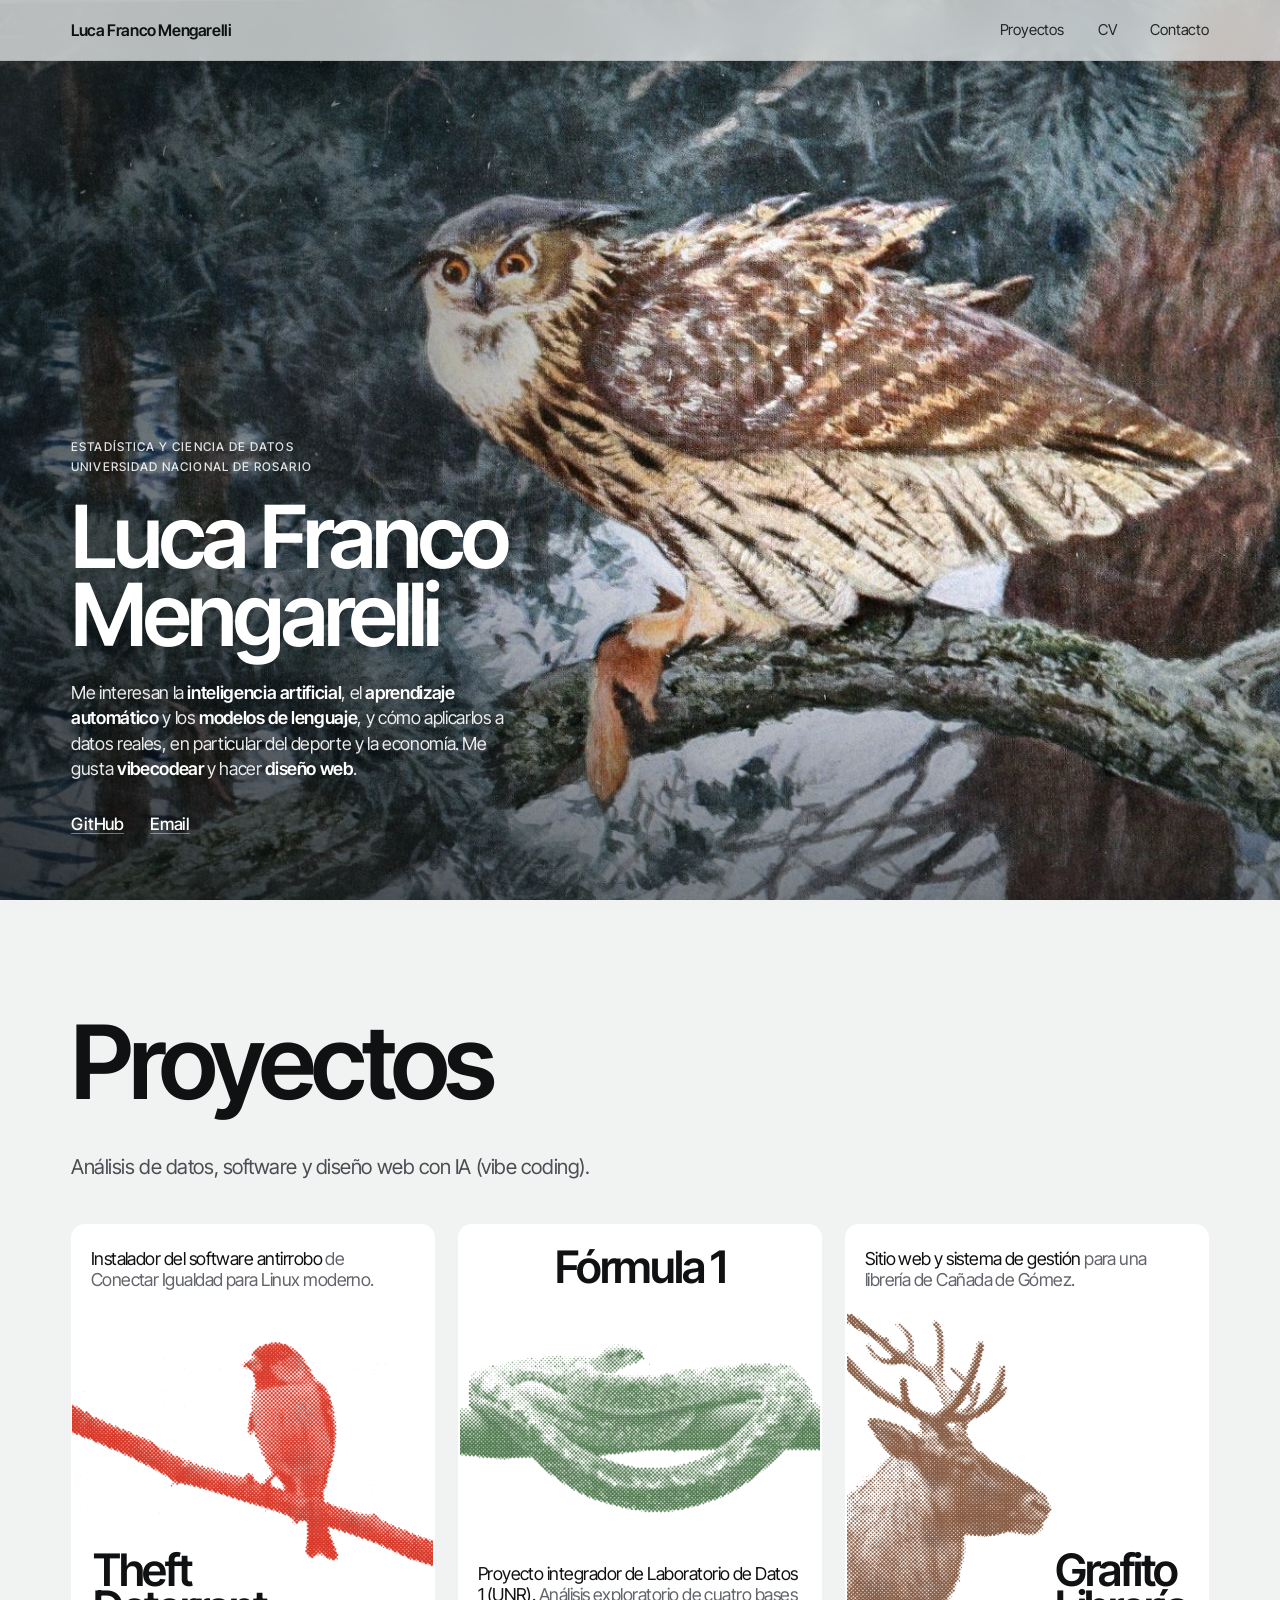
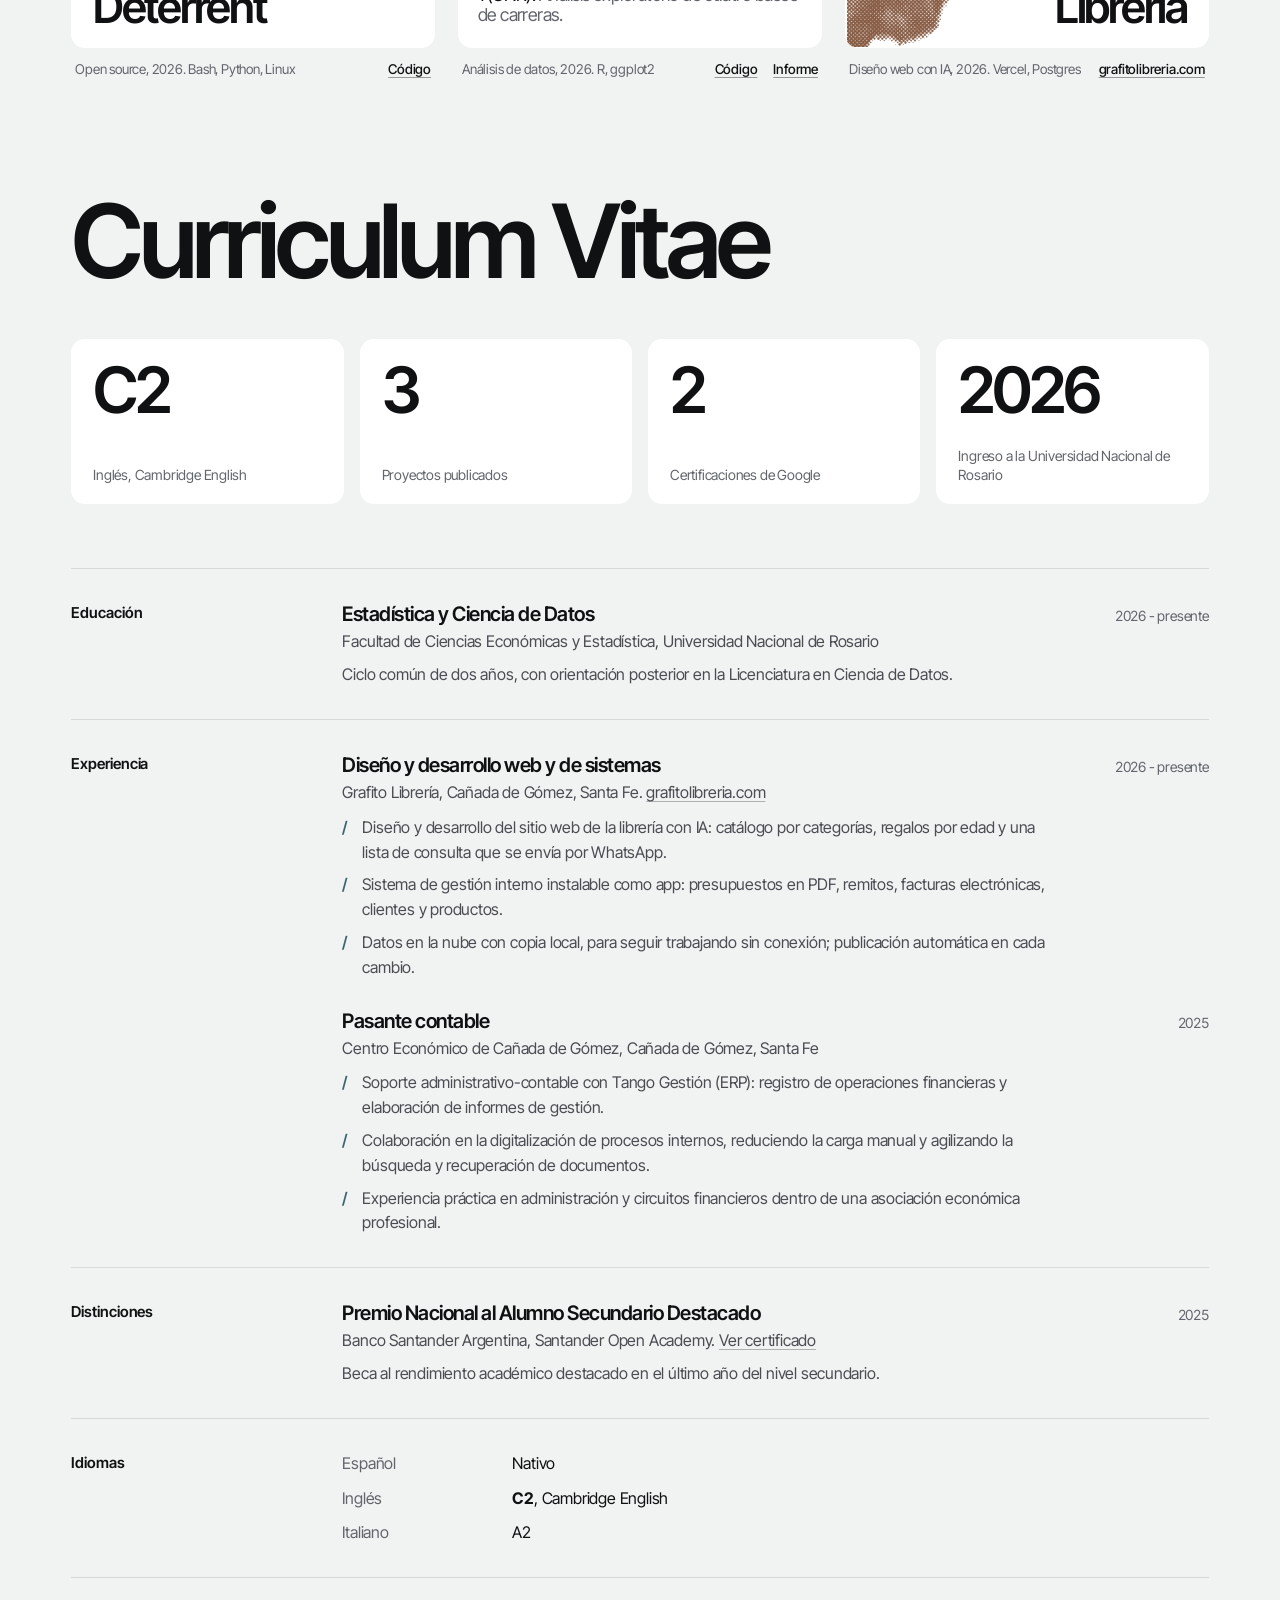
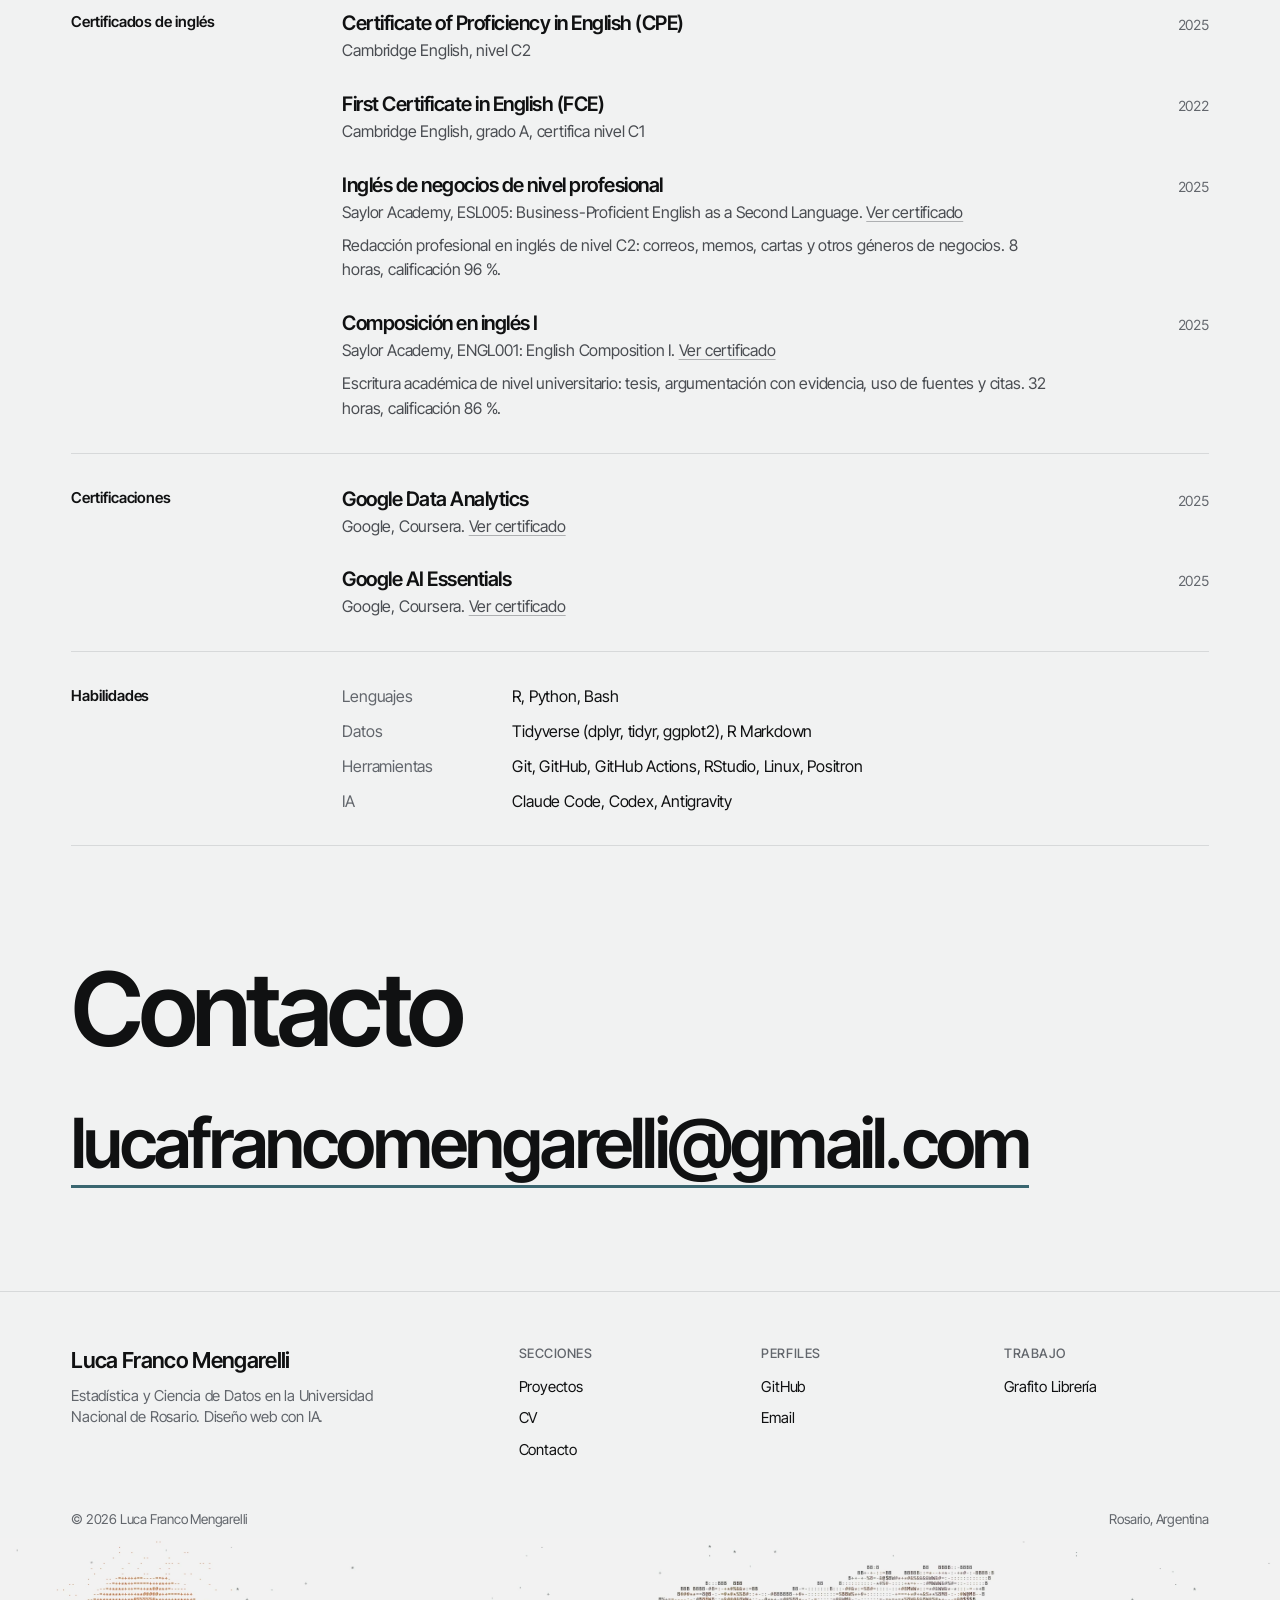
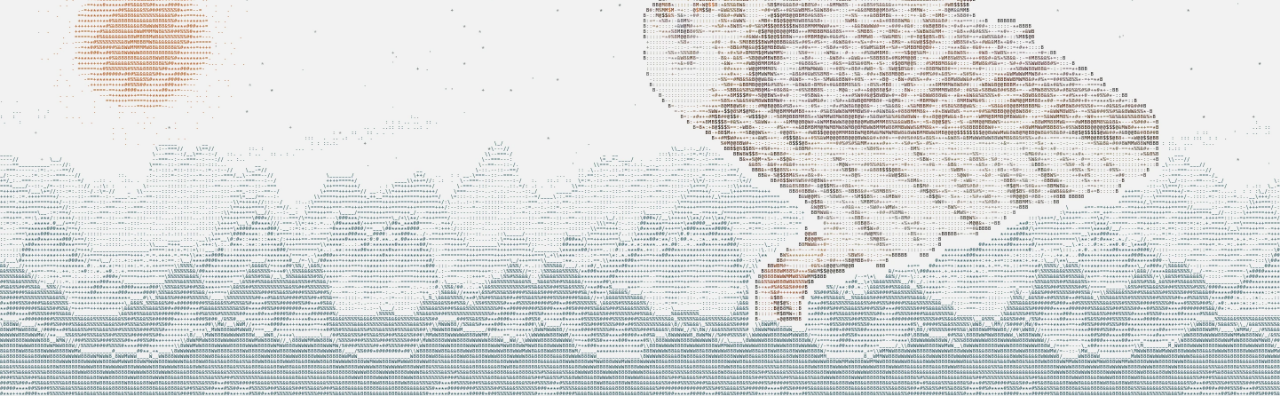
==== index.html @ bc1ebb16 "pie de pagina: escena ASCII estatica con una lechuza hecha de la pintura" ====
<!DOCTYPE html>
<html lang="es">
<head>
<meta charset="UTF-8">
<meta name="viewport" content="width=device-width, initial-scale=1.0">
<title>Luca Franco Mengarelli</title>
<meta name="description" content="Luca Franco Mengarelli. Estudiante de Estadística y Ciencia de Datos (UNR). Proyectos de datos y diseño web con IA.">
<meta name="theme-color" content="#f1f2f2">
<link rel="canonical" href="https://lfmen.github.io/">
<link rel="icon" type="image/png" sizes="48x48" href="assets/img/favicon-48.png">
<link rel="icon" type="image/png" sizes="512x512" href="assets/img/icon-512.png">
<link rel="apple-touch-icon" href="assets/img/apple-touch-icon.png">
<meta property="og:type" content="website">
<meta property="og:locale" content="es_AR">
<meta property="og:site_name" content="Luca Franco Mengarelli">
<meta property="og:title" content="Luca Franco Mengarelli">
<meta property="og:description" content="Estadística y Ciencia de Datos (UNR). Proyectos de datos y diseño web con IA.">
<meta property="og:url" content="https://lfmen.github.io/">
<meta property="og:image" content="https://lfmen.github.io/assets/img/og.jpg">
<meta property="og:image:width" content="1200">
<meta property="og:image:height" content="630">
<meta property="og:image:alt" content="Luca Franco Mengarelli, portfolio y CV, sobre una pintura de un búho real">
<meta name="twitter:card" content="summary_large_image">
<meta name="twitter:title" content="Luca Franco Mengarelli">
<meta name="twitter:description" content="Estadística y Ciencia de Datos (UNR). Proyectos de datos y diseño web con IA.">
<meta name="twitter:image" content="https://lfmen.github.io/assets/img/og.jpg">
<link rel="preload" href="assets/fonts/inter-tight-latin-wght-normal.woff2" as="font" type="font/woff2" crossorigin>
<link rel="preload" href="assets/img/buho.jpg" as="image">
<link rel="stylesheet" href="assets/style.css">
</head>
<body>

<header class="top">
  <div class="wrap">
    <a class="brand" href="#">Luca Franco Mengarelli</a>
    <nav aria-label="Principal">
      <a href="#proyectos">Proyectos</a>
      <a href="#cv">CV</a>
      <a href="#contacto">Contacto</a>
    </nav>
  </div>
</header>

<div class="hero">
  <img class="hero-img" src="assets/img/buho.jpg" width="1576" height="952" alt="Búho real posado en una rama de pino" fetchpriority="high">
  <div class="wrap hero-inner">
    <div class="hero-copy">
      <p class="caps">Estadística y Ciencia de Datos<br>Universidad Nacional de Rosario</p>
      <h1>Luca Franco Mengarelli</h1>
      <p class="lead">
        Me interesan la <strong>inteligencia artificial</strong>, el <strong>aprendizaje automático</strong>
        y los <strong>modelos de lenguaje</strong>, y cómo aplicarlos a datos reales, en particular
        del deporte y la economía. Me gusta <strong>vibecodear</strong> y hacer <strong>diseño web</strong>.
      </p>
      <div class="actions">
        <a class="u" href="https://github.com/lfmen" target="_blank" rel="noopener">GitHub</a>
        <a class="u" href="mailto:lucafrancomengarelli@gmail.com" target="_blank" rel="noopener">Email</a>
      </div>
    </div>
  </div>
</div>

<main>
<section id="proyectos">
  <div class="wrap">
    <h2 class="sec-title">Proyectos</h2>
    <p class="sec-lead">Análisis de datos, software y diseño web con IA (vibe coding).</p>

    <div class="cards">
      <figure class="proj">
        <article class="pcard c-pajaro">
          <p class="tone t-top">Instalador del software antirrobo <em>de Conectar Igualdad para Linux moderno.</em></p>
          <div class="art" style="left:.35%;top:23.19%;width:99.12%;height:59.94%"><img src="assets/img/pajaro.webp" width="565" height="398" alt="" loading="lazy"></div>
          <h3 class="t-left"><a class="stretch" href="https://github.com/lfmen/theftdeterrent" target="_blank" rel="noopener"><span>Theft</span><span>Deterrent</span></a></h3>
        </article>
        <figcaption><span>Open source, 2026. Bash, Python, Linux</span><a class="u" href="https://github.com/lfmen/theftdeterrent" target="_blank" rel="noopener">Código</a></figcaption>
      </figure>

      <figure class="proj">
        <article class="pcard c-serpiente">
          <h3 class="t-center"><a class="stretch" href="https://github.com/lfmen/aedformula1" target="_blank" rel="noopener">Fórmula 1</a></h3>
          <div class="art" style="left:.53%;top:25.3%;width:98.95%;height:45.18%"><img src="assets/img/serpiente.webp" width="564" height="300" alt="" loading="lazy"></div>
          <p class="tone t-bottom">Proyecto integrador de Laboratorio de Datos 1 (UNR). <em>Análisis exploratorio de cuatro bases de carreras.</em></p>
        </article>
        <figcaption><span>Análisis de datos, 2026. R, ggplot2</span><span class="cap-links"><a class="u" href="https://github.com/lfmen/aedformula1" target="_blank" rel="noopener">Código</a><a class="u" href="https://github.com/lfmen/aedformula1/blob/main/analisis_f1.pdf" target="_blank" rel="noopener">Informe</a></span></figcaption>
      </figure>

      <figure class="proj">
        <article class="pcard c-ciervo">
          <p class="tone t-top">Sitio web y sistema de gestión <em>para una librería de Cañada de Gómez.</em></p>
          <div class="art" style="left:.53%;top:20.18%;width:59.82%;height:79.52%"><img src="assets/img/ciervo.webp" width="341" height="528" alt="" loading="lazy"></div>
          <h3 class="t-right"><a class="stretch" href="https://grafitolibreria.com" target="_blank" rel="noopener"><span>Grafito</span><span>Librería</span></a></h3>
        </article>
        <figcaption><span>Diseño web con IA, 2026. Vercel, Postgres</span><a class="u" href="https://grafitolibreria.com" target="_blank" rel="noopener">grafitolibreria.com</a></figcaption>
      </figure>
    </div>
  </div>
</section>

<section id="cv">
  <div class="wrap">
    <h2 class="sec-title">Curriculum Vitae</h2>

    <div class="stats">
      <div class="stat"><b>C2</b><span>Inglés, Cambridge English</span></div>
      <div class="stat"><b>3</b><span>Proyectos publicados</span></div>
      <div class="stat"><b>2</b><span>Certificaciones de Google</span></div>
      <div class="stat"><b>2026</b><span>Ingreso a la Universidad Nacional de Rosario</span></div>
    </div>

    <div class="cv-block">
      <h3>Educación</h3>
      <div>
        <div class="item">
          <div class="item-head">
            <span class="item-title">Estadística y Ciencia de Datos</span>
            <span class="item-date">2026 - presente</span>
          </div>
          <div class="item-org">Facultad de Ciencias Económicas y Estadística, Universidad Nacional de Rosario</div>
          <p class="item-body">Ciclo común de dos años, con orientación posterior en la Licenciatura en Ciencia de Datos.</p>
        </div>
      </div>
    </div>

    <div class="cv-block">
      <h3>Experiencia</h3>
      <div>
        <div class="item">
          <div class="item-head">
            <span class="item-title">Diseño y desarrollo web y de sistemas</span>
            <span class="item-date">2026 - presente</span>
          </div>
          <div class="item-org">Grafito Librería, Cañada de Gómez, Santa Fe. <a class="u" href="https://grafitolibreria.com" target="_blank" rel="noopener">grafitolibreria.com</a></div>
          <ul class="item-list">
            <li>Diseño y desarrollo del sitio web de la librería con IA: catálogo por categorías, regalos por edad y una lista de consulta que se envía por WhatsApp.</li>
            <li>Sistema de gestión interno instalable como app: presupuestos en PDF, remitos, facturas electrónicas, clientes y productos.</li>
            <li>Datos en la nube con copia local, para seguir trabajando sin conexión; publicación automática en cada cambio.</li>
          </ul>
        </div>
        <div class="item">
          <div class="item-head">
            <span class="item-title">Pasante contable</span>
            <span class="item-date">2025</span>
          </div>
          <div class="item-org">Centro Económico de Cañada de Gómez, Cañada de Gómez, Santa Fe</div>
          <ul class="item-list">
            <li>Soporte administrativo-contable con Tango Gestión (ERP): registro de operaciones financieras y elaboración de informes de gestión.</li>
            <li>Colaboración en la digitalización de procesos internos, reduciendo la carga manual y agilizando la búsqueda y recuperación de documentos.</li>
            <li>Experiencia práctica en administración y circuitos financieros dentro de una asociación económica profesional.</li>
          </ul>
        </div>
      </div>
    </div>

    <div class="cv-block">
      <h3>Distinciones</h3>
      <div>
        <div class="item">
          <div class="item-head">
            <span class="item-title">Premio Nacional al Alumno Secundario Destacado</span>
            <span class="item-date">2025</span>
          </div>
          <div class="item-org">Banco Santander Argentina, Santander Open Academy. <a class="u" href="certificados/santander-2025.png" target="_blank" rel="noopener">Ver certificado</a></div>
          <p class="item-body">Beca al rendimiento académico destacado en el último año del nivel secundario.</p>
        </div>
      </div>
    </div>

    <div class="cv-block">
      <h3>Idiomas</h3>
      <dl class="kv">
        <dt>Español</dt><dd>Nativo</dd>
        <dt>Inglés</dt><dd><strong>C2</strong>, Cambridge English</dd>
        <dt>Italiano</dt><dd>A2</dd>
      </dl>
    </div>

    <div class="cv-block">
      <h3>Certificados de inglés</h3>
      <div>
        <div class="item">
          <div class="item-head">
            <span class="item-title">Certificate of Proficiency in English (CPE)</span>
            <span class="item-date">2025</span>
          </div>
          <div class="item-org">Cambridge English, nivel C2</div>
        </div>
        <div class="item">
          <div class="item-head">
            <span class="item-title">First Certificate in English (FCE)</span>
            <span class="item-date">2022</span>
          </div>
          <div class="item-org">Cambridge English, grado A, certifica nivel C1</div>
        </div>
        <div class="item">
          <div class="item-head">
            <span class="item-title">Inglés de negocios de nivel profesional</span>
            <span class="item-date">2025</span>
          </div>
          <div class="item-org">Saylor Academy, ESL005: Business-Proficient English as a Second Language. <a class="u" href="certificados/saylor-esl005.pdf" target="_blank" rel="noopener">Ver certificado</a></div>
          <p class="item-body">Redacción profesional en inglés de nivel C2: correos, memos, cartas y otros géneros de negocios. 8 horas, calificación 96&nbsp;%.</p>
        </div>
        <div class="item">
          <div class="item-head">
            <span class="item-title">Composición en inglés I</span>
            <span class="item-date">2025</span>
          </div>
          <div class="item-org">Saylor Academy, ENGL001: English Composition I. <a class="u" href="certificados/saylor-engl001.pdf" target="_blank" rel="noopener">Ver certificado</a></div>
          <p class="item-body">Escritura académica de nivel universitario: tesis, argumentación con evidencia, uso de fuentes y citas. 32 horas, calificación 86&nbsp;%.</p>
        </div>
      </div>
    </div>

    <div class="cv-block">
      <h3>Certificaciones</h3>
      <div>
        <div class="item">
          <div class="item-head">
            <span class="item-title">Google Data Analytics</span>
            <span class="item-date">2025</span>
          </div>
          <div class="item-org">Google, Coursera. <a class="u" href="https://coursera.org/share/5573ee794b9a70834b6733400abf4397" target="_blank" rel="noopener">Ver certificado</a></div>
        </div>
        <div class="item">
          <div class="item-head">
            <span class="item-title">Google AI Essentials</span>
            <span class="item-date">2025</span>
          </div>
          <div class="item-org">Google, Coursera. <a class="u" href="https://coursera.org/share/f56116a75de64e434964878fffa31ece" target="_blank" rel="noopener">Ver certificado</a></div>
        </div>
      </div>
    </div>

    <div class="cv-block">
      <h3>Habilidades</h3>
      <dl class="kv">
        <dt>Lenguajes</dt><dd>R, Python, Bash</dd>
        <dt>Datos</dt><dd>Tidyverse (dplyr, tidyr, ggplot2), R Markdown</dd>
        <dt>Herramientas</dt><dd>Git, GitHub, GitHub Actions, RStudio, Linux, Positron</dd>
        <dt>IA</dt><dd>Claude Code, Codex, Antigravity</dd>
      </dl>
    </div>
  </div>
</section>

<section id="contacto">
  <div class="wrap">
    <h2 class="sec-title">Contacto</h2>
    <a class="contact-mail" href="mailto:lucafrancomengarelli@gmail.com" target="_blank" rel="noopener">lucafrancomengarelli@gmail.com</a>
  </div>
</section>
</main>

<footer class="foot">
  <div class="wrap foot-top">
    <div class="foot-brand">
      <p class="foot-name">Luca Franco Mengarelli</p>
      <p class="foot-tag">Estadística y Ciencia de Datos en la Universidad Nacional de Rosario. Diseño web con IA.</p>
    </div>
    <nav class="foot-col" aria-label="Secciones">
      <h3>Secciones</h3>
      <a href="#proyectos">Proyectos</a>
      <a href="#cv">CV</a>
      <a href="#contacto">Contacto</a>
    </nav>
    <div class="foot-col">
      <h3>Perfiles</h3>
      <a href="https://github.com/lfmen" target="_blank" rel="noopener">GitHub</a>
      <a href="mailto:lucafrancomengarelli@gmail.com" target="_blank" rel="noopener">Email</a>
    </div>
    <div class="foot-col">
      <h3>Trabajo</h3>
      <a href="https://grafitolibreria.com" target="_blank" rel="noopener">Grafito Librería</a>
    </div>
  </div>
  <div class="wrap foot-bottom">
    <span>&copy; 2026 Luca Franco Mengarelli</span>
    <span>Rosario, Argentina</span>
  </div>
  <div class="foot-stage" aria-hidden="true"><img src="assets/img/pie.webp" width="2884" height="1032" alt="" loading="lazy"></div>
</footer>

<script src="assets/main.js"></script>
</body>
</html>
---- assets/style.css ----
/* Inter Tight (variable), autoalojada. Licencia SIL OFL. */
@font-face {
  font-family: "Inter Tight";
  src: url("fonts/inter-tight-latin-ext-wght-normal.woff2") format("woff2");
  font-weight: 100 900;
  font-display: swap;
  unicode-range: U+0100-02BA, U+02BD-02C5, U+02C7-02CC, U+02CE-02D7, U+02DD-02FF, U+0304, U+0308, U+0329, U+1D00-1DBF, U+1E00-1E9F, U+1EF2-1EFF, U+2020, U+20A0-20AB, U+20AD-20C0, U+2113, U+2C60-2C7F, U+A720-A7FF;
}
@font-face {
  font-family: "Inter Tight";
  src: url("fonts/inter-tight-latin-wght-normal.woff2") format("woff2");
  font-weight: 100 900;
  font-display: swap;
  unicode-range: U+0000-00FF, U+0131, U+0152-0153, U+02BB-02BC, U+02C6, U+02DA, U+02DC, U+0304, U+0308, U+0329, U+2000-206F, U+20AC, U+2122, U+2191, U+2193, U+2212, U+2215, U+FEFF, U+FFFD;
}

:root {
  --font: "Inter Tight", ui-sans-serif, system-ui, -apple-system, "Segoe UI", Helvetica, Arial, sans-serif;

  --bg: #f1f2f2;
  --card: #ffffff;
  --ink: #101112;
  --ink-2: #4a4d52;
  --ink-3: #62666c;
  --line: #d7d9da;
  --accent: #3a6670; /* verde azulado de los pinos de la pintura */

  --radius: 14px;
  --gutter: clamp(18px, 4vw, 56px);
  --max: 1240px;
  color-scheme: light;
}

* { box-sizing: border-box; }
html { scroll-behavior: smooth; scroll-padding-top: 72px; }
body {
  margin: 0;
  background: var(--bg);
  color: var(--ink);
  font-family: var(--font);
  font-size: 17px;
  line-height: 1.55;
  letter-spacing: -0.012em;
  -webkit-font-smoothing: antialiased;
  text-rendering: optimizeLegibility;
}
a { color: inherit; }
a:focus-visible { outline: 2px solid var(--accent); outline-offset: 3px; border-radius: 3px; }
::selection { background: var(--ink); color: #fff; }
.wrap { max-width: var(--max); margin: 0 auto; padding: 0 var(--gutter); }

.u {
  text-decoration: underline;
  text-decoration-thickness: 1px;
  text-underline-offset: 0.2em;
  text-decoration-color: color-mix(in srgb, currentColor 40%, transparent);
  transition: color .15s, text-decoration-color .15s;
}
.u:hover { color: var(--accent); text-decoration-color: var(--accent); }

/* ---------- Barra superior: transparente sobre la imagen, vidrio claro despues ---------- */
.top {
  position: fixed;
  top: 0; left: 0; right: 0;
  z-index: 20;
  color: #fff;
  border-bottom: 1px solid transparent;
  transition: background-color .25s, color .25s, border-color .25s, backdrop-filter .25s;
}
.top .wrap { height: 60px; display: flex; align-items: center; justify-content: space-between; gap: 16px; }
.brand { font-weight: 600; font-size: 16px; letter-spacing: -0.025em; text-decoration: none; white-space: nowrap; }
.top nav { display: flex; gap: clamp(18px, 3vw, 34px); font-size: 15px; }
.top nav a { white-space: nowrap; text-decoration: none; opacity: 0.88; transition: opacity .15s, color .15s; }
.top nav a:hover { opacity: 1; }
.top.solid {
  color: var(--ink);
  background: rgb(241 242 242 / 0.74);
  backdrop-filter: blur(16px) saturate(170%);
  -webkit-backdrop-filter: blur(16px) saturate(170%);
  border-bottom-color: rgb(16 17 18 / 0.08);
}
.top.solid nav a:hover { color: var(--accent); }
@media (prefers-reduced-transparency: reduce) { .top.solid { background: var(--bg); backdrop-filter: none; -webkit-backdrop-filter: none; } }

/* ---------- Portada: la imagen ocupa todo el hero, el texto va encima ---------- */
.hero {
  position: relative;
  min-height: 100dvh;
  display: flex;
  align-items: flex-end;
  color: #fff;
  background: #1c2a2e;
  isolation: isolate;
  overflow: hidden;
}
.hero-img { position: absolute; inset: 0; z-index: -2; width: 100%; height: 100%; object-fit: cover; object-position: 62% 40%; }
.hero::before {
  content: "";
  position: absolute; inset: 0; z-index: -1;
  background:
    linear-gradient(90deg, rgb(7 14 16 / 0.66) 0%, rgb(7 14 16 / 0.4) 30%, rgb(7 14 16 / 0) 56%),
    linear-gradient(0deg, rgb(7 14 16 / 0.5) 0%, rgb(7 14 16 / 0) 38%),
    linear-gradient(180deg, rgb(7 14 16 / 0.4) 0%, rgb(7 14 16 / 0) 18%);
}
.hero-inner { width: 100%; padding-bottom: clamp(36px, 7vh, 80px); padding-top: 120px; }
.hero-copy { max-width: min(36vw, 560px); min-width: 300px; }
.caps { margin: 0 0 22px; font-size: 12px; font-weight: 500; letter-spacing: 0.09em; text-transform: uppercase; line-height: 1.6; opacity: 0.86; }
.hero h1 {
  margin: 0 0 26px;
  font-size: clamp(54px, 6.8vw, 120px);
  line-height: 0.9;
  font-weight: 600;
  letter-spacing: -0.045em;
  text-shadow: 0 2px 24px rgb(7 14 16 / 0.35);
}
.lead { margin: 0 0 30px; font-size: clamp(17px, 1.4vw, 20px); line-height: 1.4; letter-spacing: -0.02em; color: rgb(255 255 255 / 0.9); text-shadow: 0 1px 12px rgb(7 14 16 / 0.4); }
.lead strong { color: #fff; font-weight: 600; }
.actions { display: flex; flex-wrap: wrap; gap: 6px 26px; font-size: 17px; font-weight: 500; }
.hero .u:hover { color: #bfe3e8; text-decoration-color: #bfe3e8; }

/* ---------- Secciones ---------- */
section { padding: clamp(64px, 9vw, 128px) 0 0; }
.sec-title { margin: 0 0 clamp(28px, 4vw, 56px); font-size: clamp(44px, 8vw, 120px); line-height: 0.92; font-weight: 600; letter-spacing: -0.045em; }

/* ---------- Proyectos: tarjetas con la geometria de la referencia ---------- */
.cards { display: grid; grid-template-columns: repeat(3, minmax(0, 1fr)); gap: clamp(14px, 1.8vw, 24px); }
.proj { margin: 0; }
/* Todo se mide en cqw (ancho de la tarjeta): textos, titulos y animales escalan juntos */
.pcard { position: relative; aspect-ratio: 570 / 664; container-type: inline-size; background: var(--card); border-radius: var(--radius); overflow: hidden; }
.pcard .art { position: absolute; }
.pcard .art img { display: block; width: 100%; height: 100%; }
.pcard .tone { position: absolute; left: 5.4cqw; right: 5.4cqw; margin: 0; font-size: 4.9cqw; line-height: 1.14; letter-spacing: -0.03em; color: var(--ink); }
.pcard .tone em { font-style: normal; color: var(--ink-3); }
.pcard .t-top { top: 7cqw; }
.pcard .t-bottom { bottom: 6.2cqw; }
.pcard h3 { position: absolute; margin: 0; font-size: 12.3cqw; line-height: 0.82; font-weight: 600; letter-spacing: -0.05em; color: var(--ink); }
.pcard h3 span { display: block; }
.pcard h3 a { text-decoration: none; }
.pcard .t-left { left: 6cqw; bottom: 6.2cqw; }
.pcard .t-right { right: 6cqw; bottom: 6.2cqw; }
.pcard .t-center { left: 0; right: 0; top: 7cqw; text-align: center; }
/* toda la tarjeta es clickeable por el titulo */
.stretch::after { content: ""; position: absolute; inset: 0; }
.pcard:hover { box-shadow: 0 18px 40px -24px rgb(16 17 18 / 0.5); }
.pcard { transition: box-shadow .3s; }
.proj figcaption { display: flex; flex-wrap: wrap; justify-content: space-between; gap: 2px 16px; margin: 12px 4px 0; font-size: 13.5px; line-height: 1.4; color: var(--ink-3); }
.proj figcaption .u { color: var(--ink); font-weight: 500; }
.cap-links { display: flex; gap: 16px; }

.sec-lead { margin: -8px 0 clamp(24px, 3.4vw, 44px); max-width: 34em; font-size: clamp(18px, 1.6vw, 22px); line-height: 1.35; letter-spacing: -0.022em; color: var(--ink-2); }

/* ---------- CV ---------- */
.stats { display: grid; grid-template-columns: repeat(4, minmax(0, 1fr)); gap: clamp(10px, 1.4vw, 16px); margin-bottom: clamp(36px, 5vw, 64px); }
.stat { background: var(--card); border-radius: var(--radius); padding: 22px 22px 20px; display: flex; flex-direction: column; justify-content: space-between; gap: 28px; min-height: 150px; }
.stat b { font-size: clamp(44px, 5vw, 68px); line-height: 0.9; font-weight: 600; letter-spacing: -0.05em; }
.stat span { font-size: 14px; line-height: 1.35; color: var(--ink-3); }

.cv-block { display: grid; grid-template-columns: 220px minmax(0, 1fr); gap: 16px clamp(24px, 4vw, 64px); padding: 32px 0; border-top: 1px solid var(--line); }
.cv-block:last-child { border-bottom: 1px solid var(--line); }
.cv-block h3 { margin: 0; font-size: 15px; font-weight: 600; letter-spacing: -0.005em; }
.item + .item { margin-top: 28px; }
.item-head { display: flex; justify-content: space-between; align-items: baseline; gap: 16px; }
.item-title { font-size: 20px; line-height: 1.3; font-weight: 600; letter-spacing: -0.025em; }
.item-date { font-size: 14px; color: var(--ink-3); white-space: nowrap; font-variant-numeric: tabular-nums; }
.item-org { margin-top: 2px; font-size: 16px; color: var(--ink-2); }
.item-body { margin: 8px 0 0; font-size: 16px; color: var(--ink-2); max-width: 44em; }
.item-list { margin: 10px 0 0; padding: 0; list-style: none; font-size: 16px; color: var(--ink-2); display: grid; gap: 8px; max-width: 44em; }
.item-list li { padding-left: 20px; position: relative; }
.item-list li::before { content: "/"; position: absolute; left: 0; color: var(--accent); font-weight: 600; }
.kv { display: grid; grid-template-columns: 150px minmax(0, 1fr); gap: 10px 20px; margin: 0; font-size: 16px; }
.kv dt { color: var(--ink-3); }
.kv dd { margin: 0; }

/* ---------- Contacto ---------- */
.contact-mail { display: inline-block; font-size: clamp(17px, 5.4vw, 84px); line-height: 1.05; font-weight: 600; letter-spacing: -0.04em; word-break: break-word; text-decoration: none; border-bottom: 3px solid var(--accent); padding-bottom: 6px; transition: color .15s; }
.contact-mail:hover { color: var(--accent); }
/* ---------- Pie de pagina ---------- */
.foot { margin-top: clamp(56px, 8vw, 112px); border-top: 1px solid var(--line); overflow: hidden; }
.foot-top { padding-top: clamp(32px, 4vw, 56px); display: grid; grid-template-columns: minmax(0, 2fr) repeat(3, minmax(0, 1fr)); gap: 28px clamp(20px, 3vw, 48px); }
.foot-name { margin: 0 0 8px; font-size: 22px; font-weight: 600; letter-spacing: -0.03em; }
.foot-tag { margin: 0; max-width: 24em; font-size: 15px; line-height: 1.4; color: var(--ink-3); }
.foot-col { display: flex; flex-direction: column; gap: 8px; font-size: 15px; }
.foot-col h3 { margin: 0 0 4px; font-size: 13px; font-weight: 500; letter-spacing: 0.04em; text-transform: uppercase; color: var(--ink-3); }
.foot-col a { text-decoration: none; transition: color .15s; }
.foot-col a:hover { color: var(--accent); }
.foot-bottom { display: flex; flex-wrap: wrap; justify-content: space-between; gap: 6px 24px; margin-top: clamp(28px, 4vw, 48px); font-size: 13.5px; color: var(--ink-3); }
.foot-stage { margin-top: 8px; }
.foot-stage img { display: block; width: 100%; height: auto; min-height: 260px; object-fit: cover; object-position: 66% 100%; }

/* ---------- Movimiento: solo la entrada del texto sobre la imagen ---------- */
@media (prefers-reduced-motion: no-preference) {
  .hero-copy > *, @media (prefers-reduced-motion: reduce) { html { scroll-behavior: auto; } }

/* ---------- Responsive ---------- */
@media (max-width: 960px) {
  .hero-copy { max-width: 520px; }
  .hero-img { object-position: 48% 30%; }
  .hero::before {
    background:
      linear-gradient(0deg, rgb(7 14 16 / 0.82) 0%, rgb(7 14 16 / 0.55) 45%, rgb(7 14 16 / 0) 75%),
      linear-gradient(180deg, rgb(7 14 16 / 0.4) 0%, rgb(7 14 16 / 0) 18%);
  }
  .cards { grid-template-columns: 1fr; max-width: 460px; margin: 0 auto; }
  .foot-top { grid-template-columns: 1fr 1fr; }
  .foot-brand { grid-column: 1 / -1; }
  .stats { grid-template-columns: repeat(2, minmax(0, 1fr)); }
  .cv-block { grid-template-columns: 1fr; gap: 14px; }
}
@media (max-width: 640px) {
  .brand { display: none; }
  .top .wrap { justify-content: center; }
  .hero { min-height: 92dvh; }
  .hero-img { object-position: 41% 50%; }
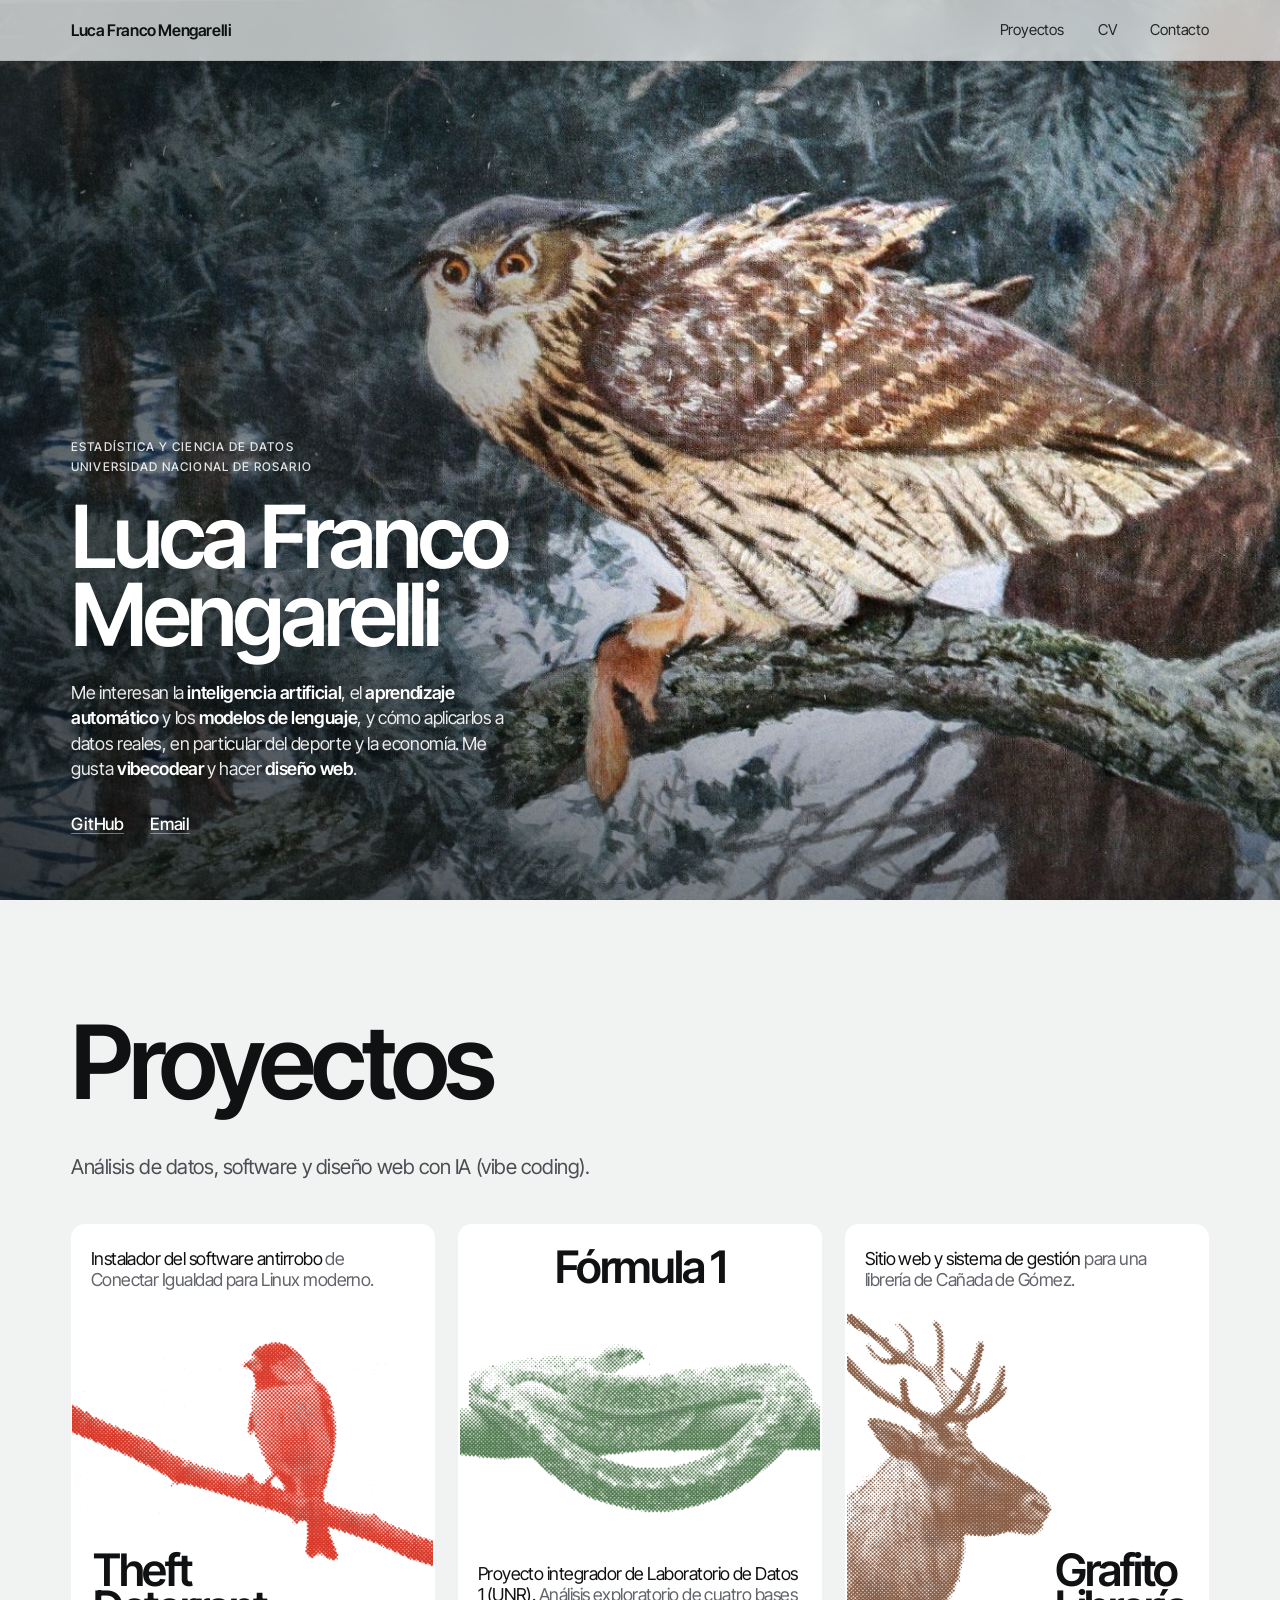
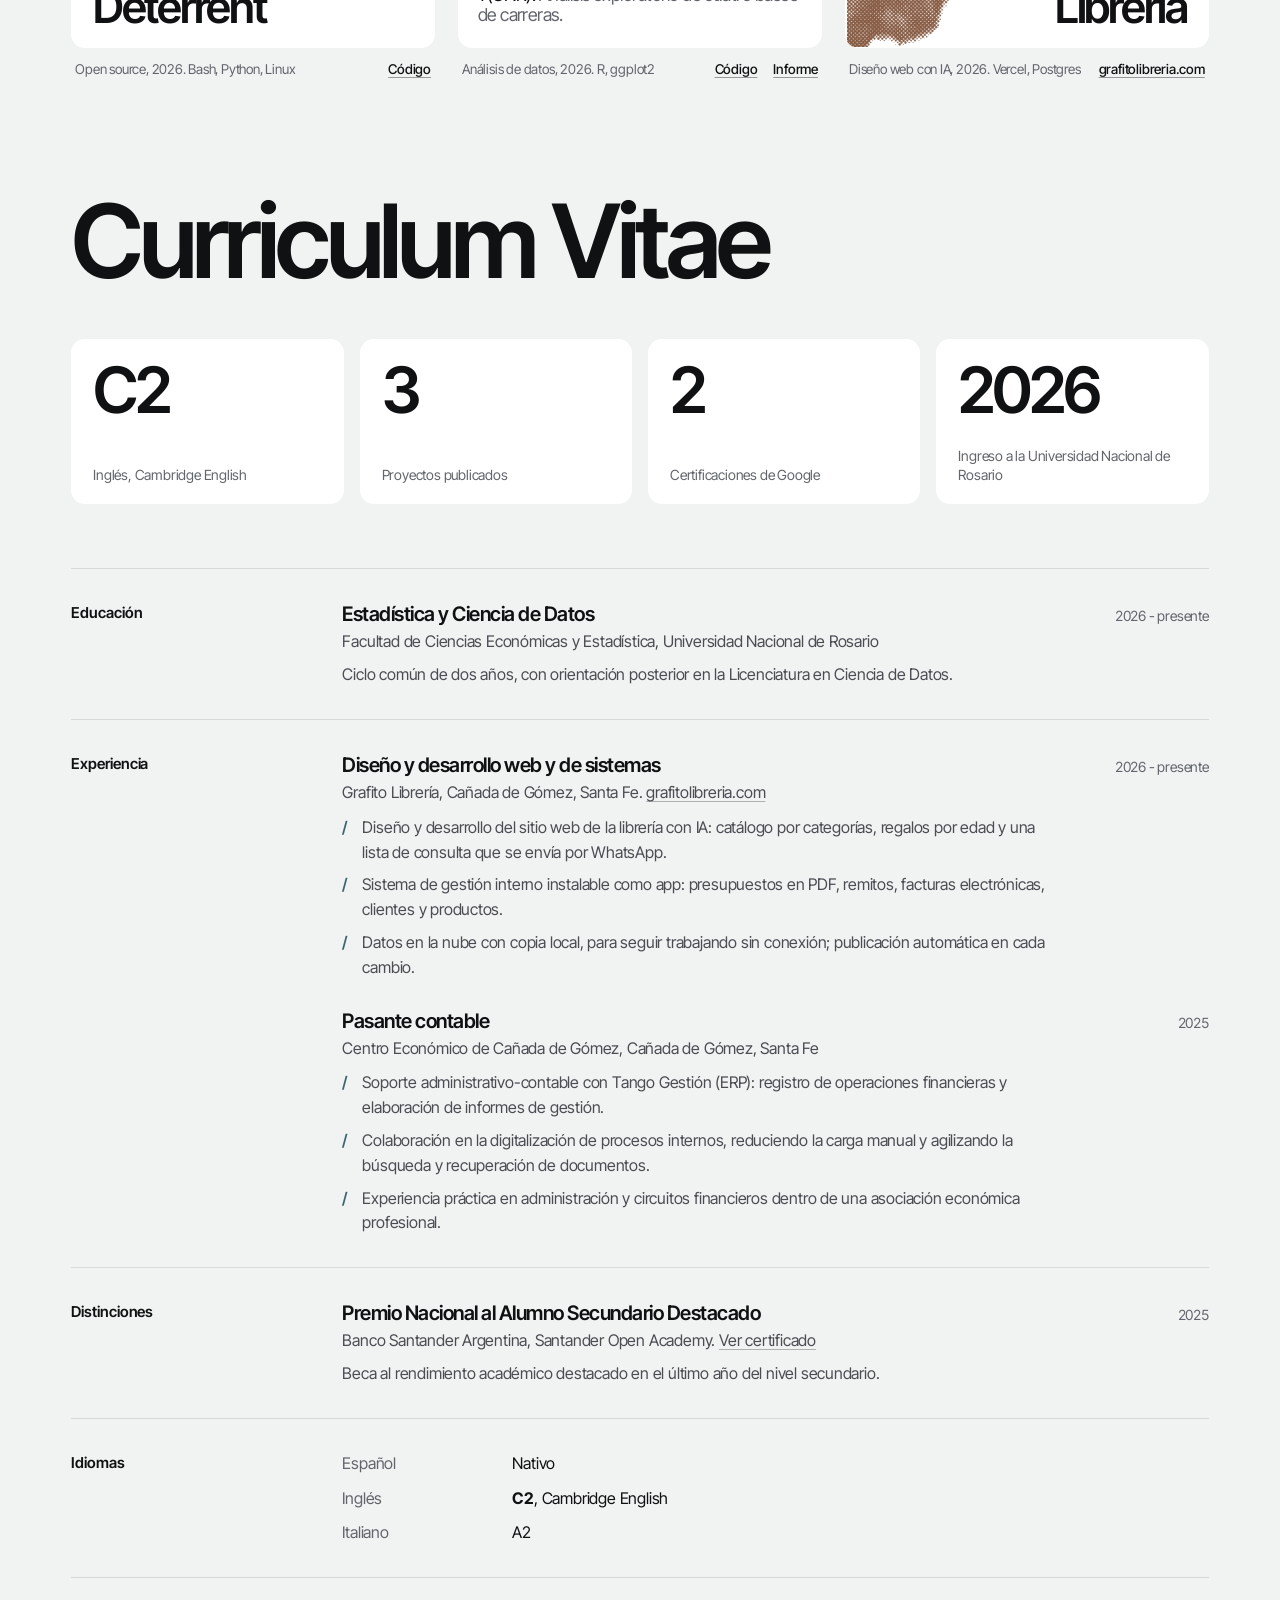
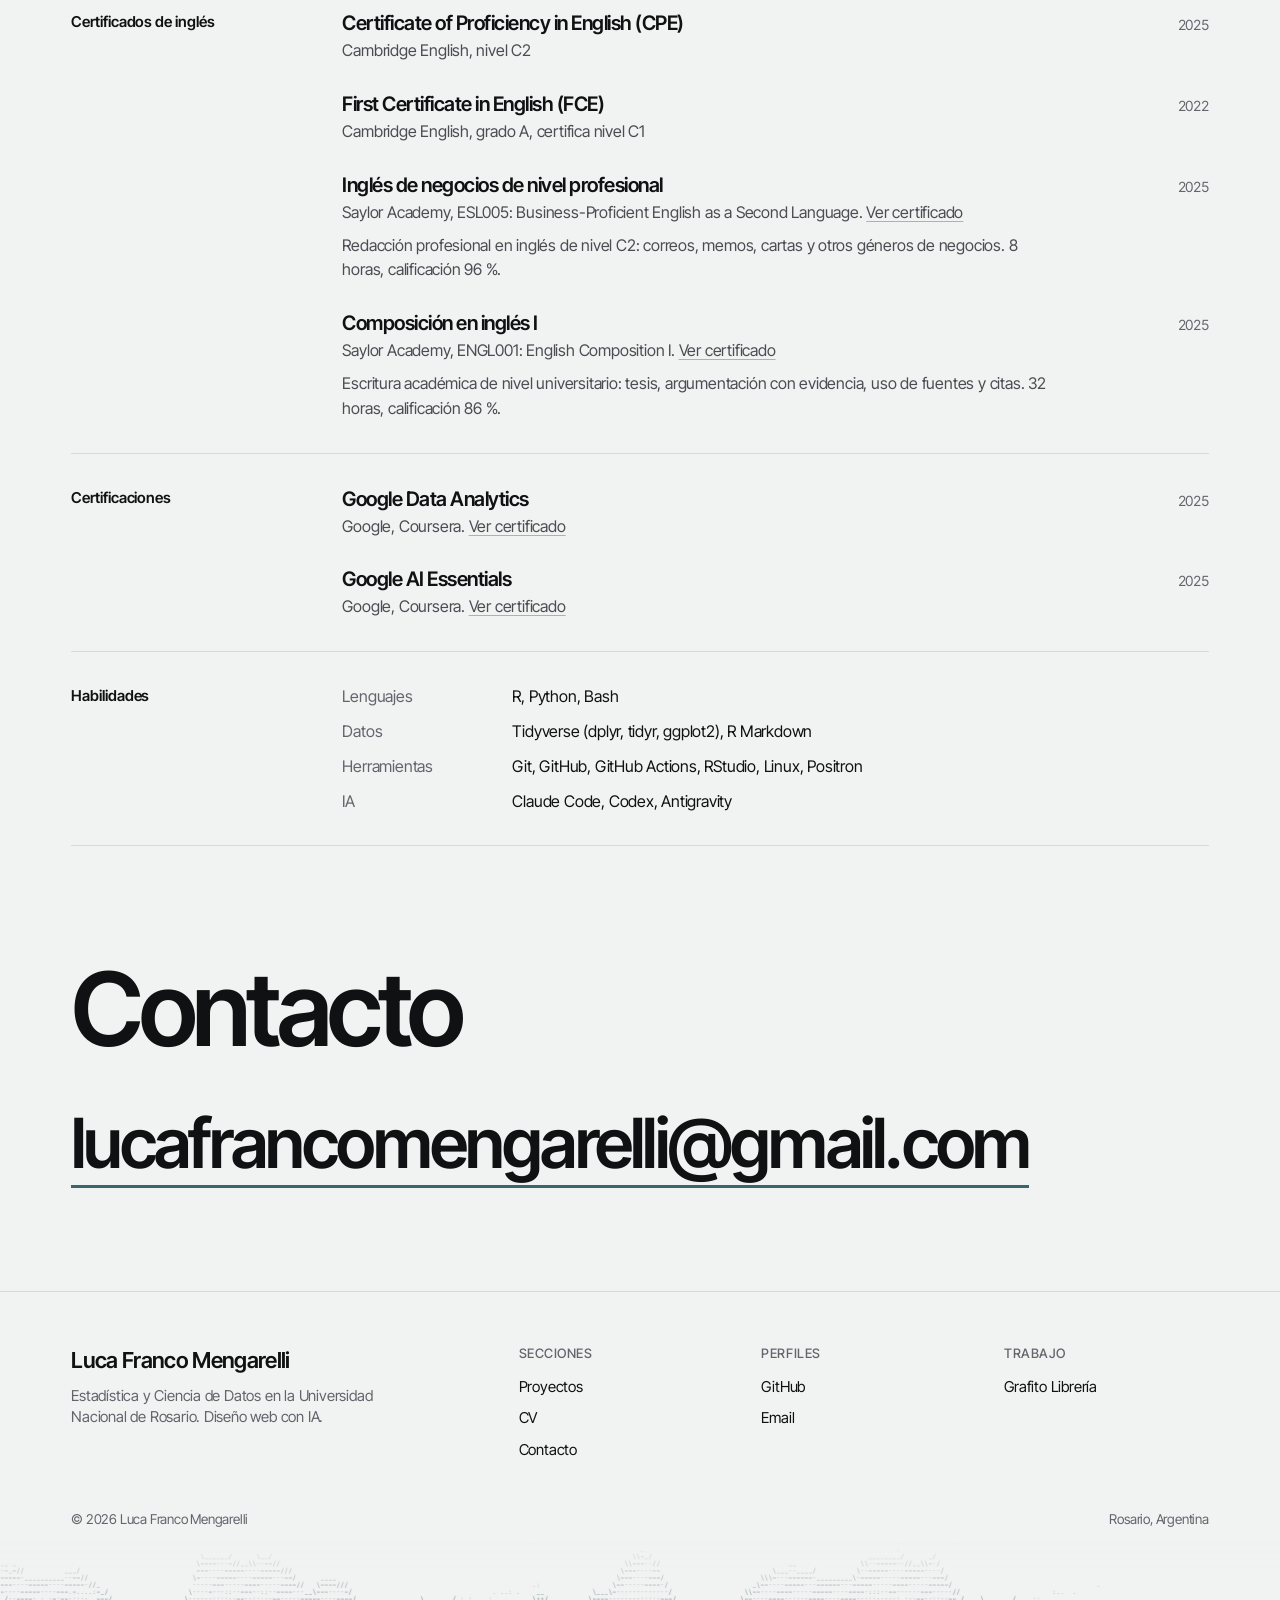
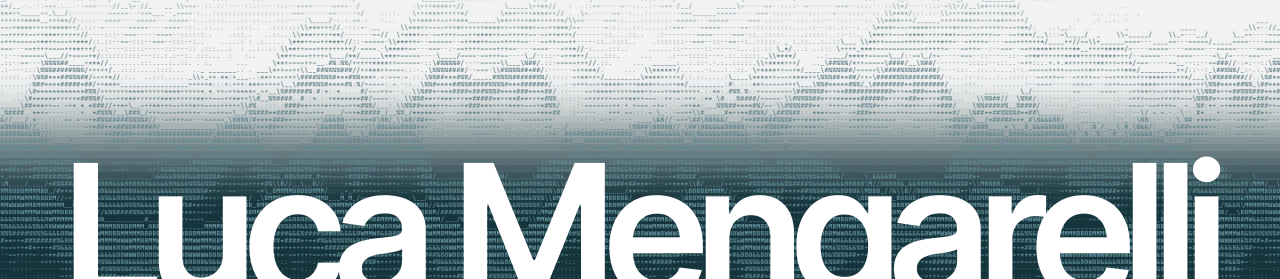
==== commit ef8f740d: "pie de pagina: montañas ASCII con el nombre en blanco" ====
--- a/index.html
+++ b/index.html
@@ -277,7 +277,10 @@
     <span>&copy; 2026 Luca Franco Mengarelli</span>
     <span>Rosario, Argentina</span>
   </div>
-  <div class="foot-stage" aria-hidden="true"><img src="assets/img/pie.webp" width="2884" height="1032" alt="" loading="lazy"></div>
+  <div class="foot-stage" aria-hidden="true">
+    <img src="assets/img/pie.webp" width="2880" height="768" alt="" loading="lazy">
+    <p class="wordmark">Luca Mengarelli</p>
+  </div>
 </footer>
 
 <script src="assets/main.js"></script>
--- a/assets/style.css
+++ b/assets/style.css
@@ -184,8 +184,9 @@
 .foot-col a { text-decoration: none; transition: color .15s; }
 .foot-col a:hover { color: var(--accent); }
 .foot-bottom { display: flex; flex-wrap: wrap; justify-content: space-between; gap: 6px 24px; margin-top: clamp(28px, 4vw, 48px); font-size: 13.5px; color: var(--ink-3); }
-.foot-stage { margin-top: 8px; }
-.foot-stage img { display: block; width: 100%; height: auto; min-height: 260px; object-fit: cover; object-position: 66% 100%; }
+.foot-stage { position: relative; margin-top: 8px; overflow: hidden; }
+.foot-stage img { display: block; width: 100%; height: auto; min-height: 200px; object-fit: cover; object-position: 50% 100%; -webkit-mask-image: linear-gradient(to bottom, transparent, #000 30%); mask-image: linear-gradient(to bottom, transparent, #000 30%); }
+.wordmark { position: absolute; left: 0; right: 0; bottom: -0.13em; margin: 0; text-align: center; white-space: nowrap; font-size: clamp(56px, 14.4vw, 240px); line-height: 0.8; font-weight: 600; letter-spacing: -0.055em; color: #fff; }
 
 /* ---------- Movimiento: solo la entrada del texto sobre la imagen ---------- */
 @media (prefers-reduced-motion: no-preference) {
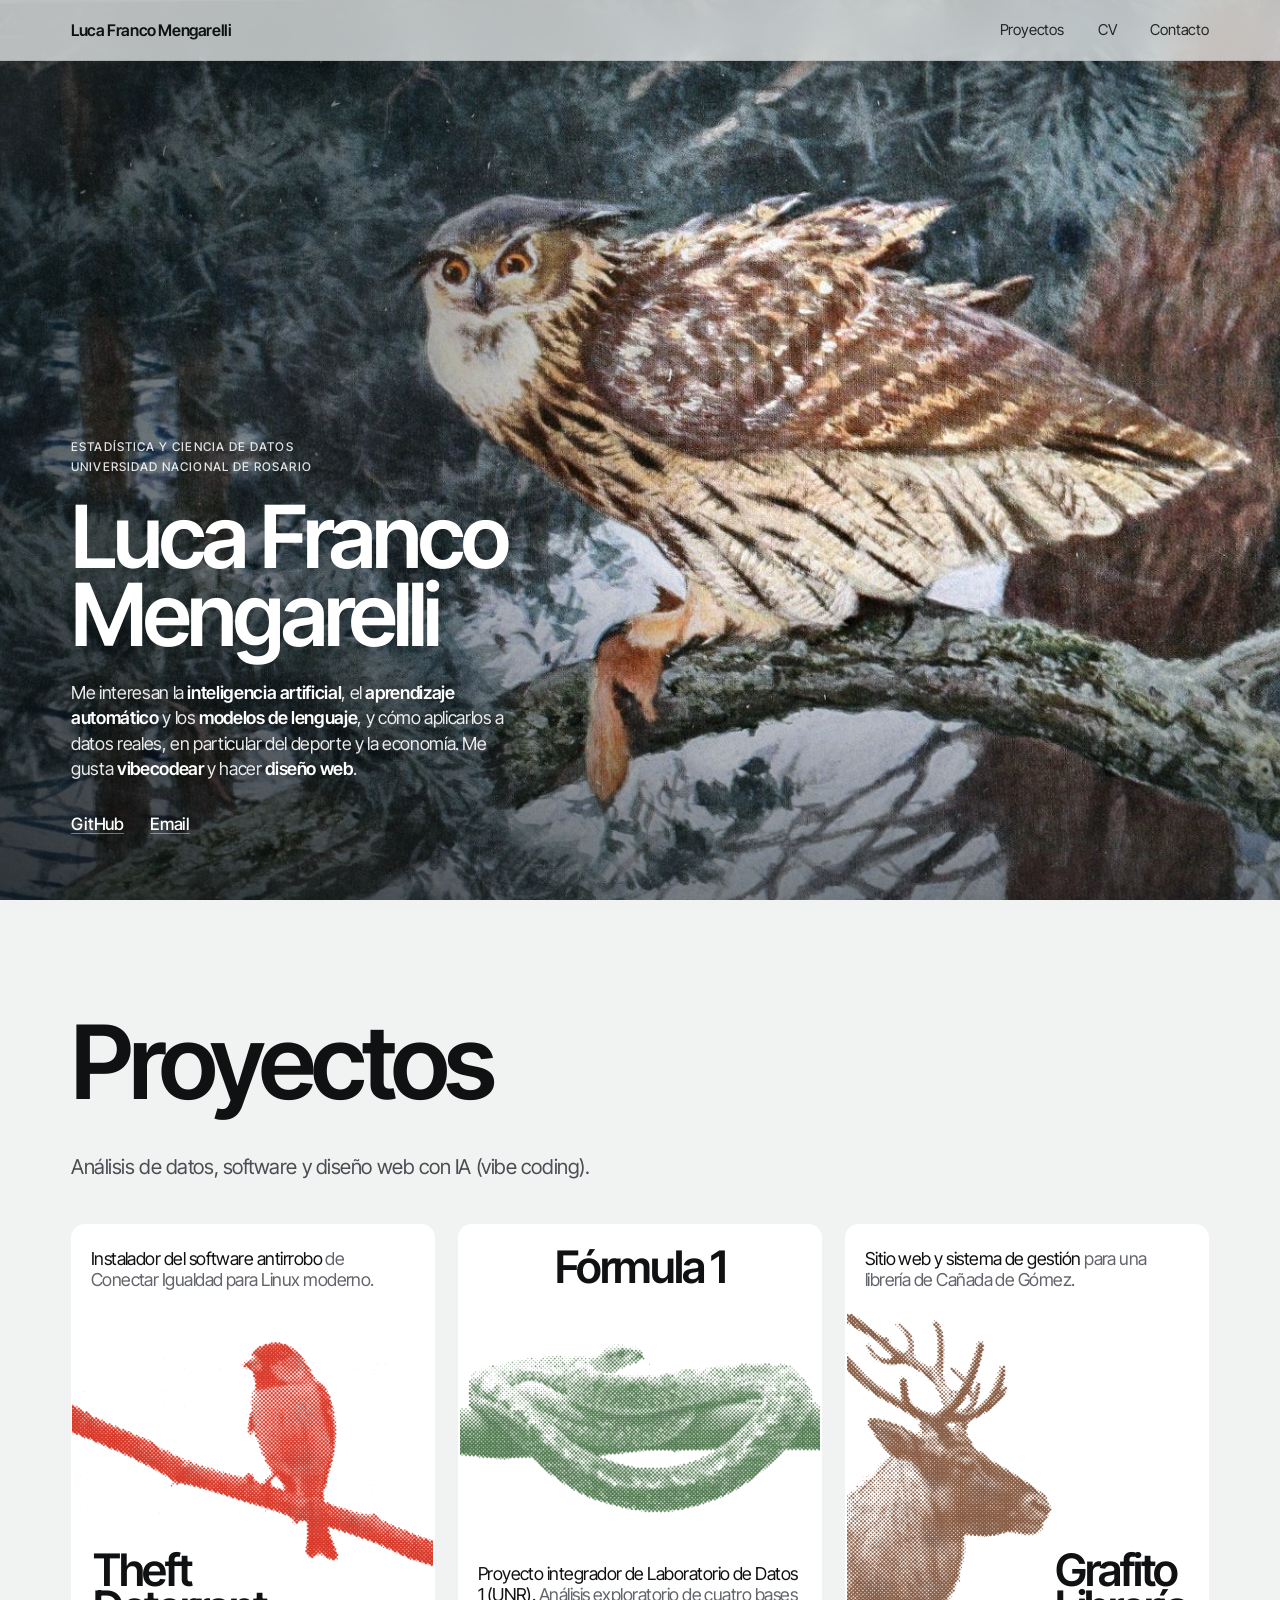
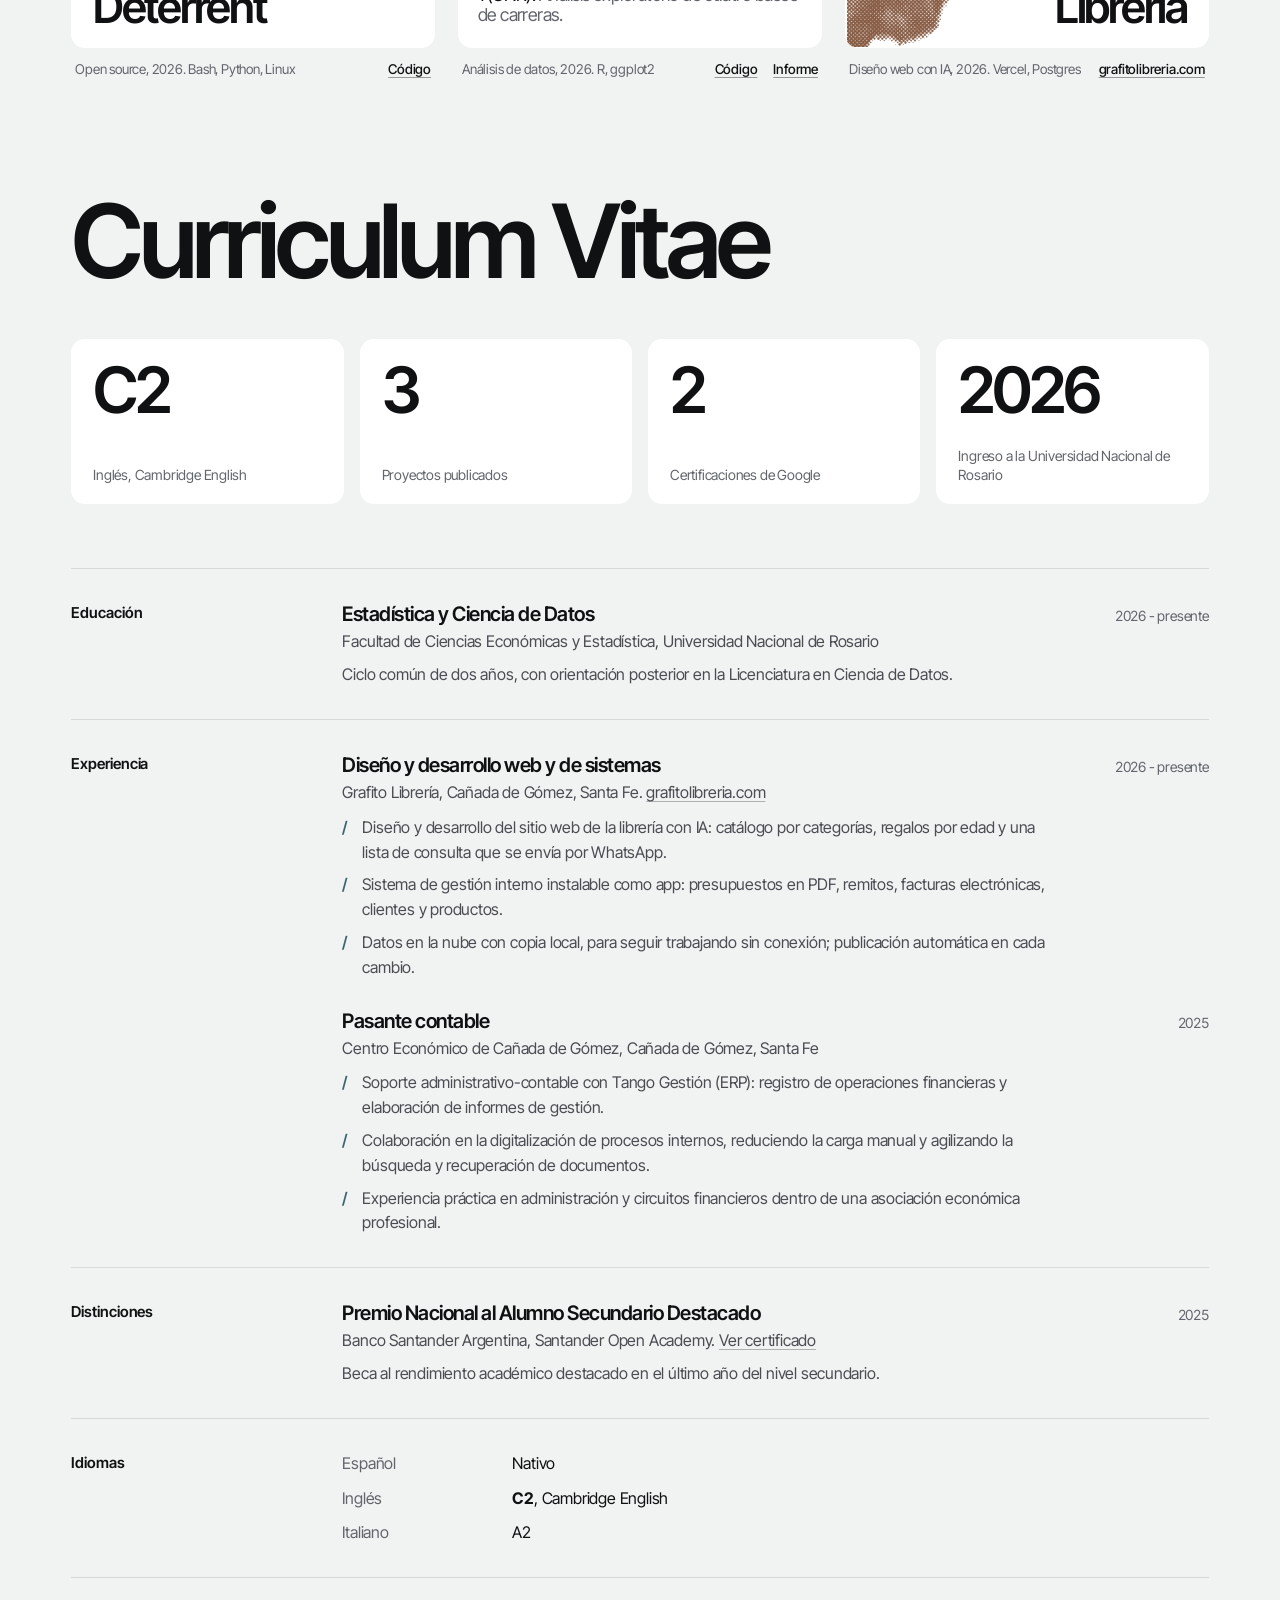
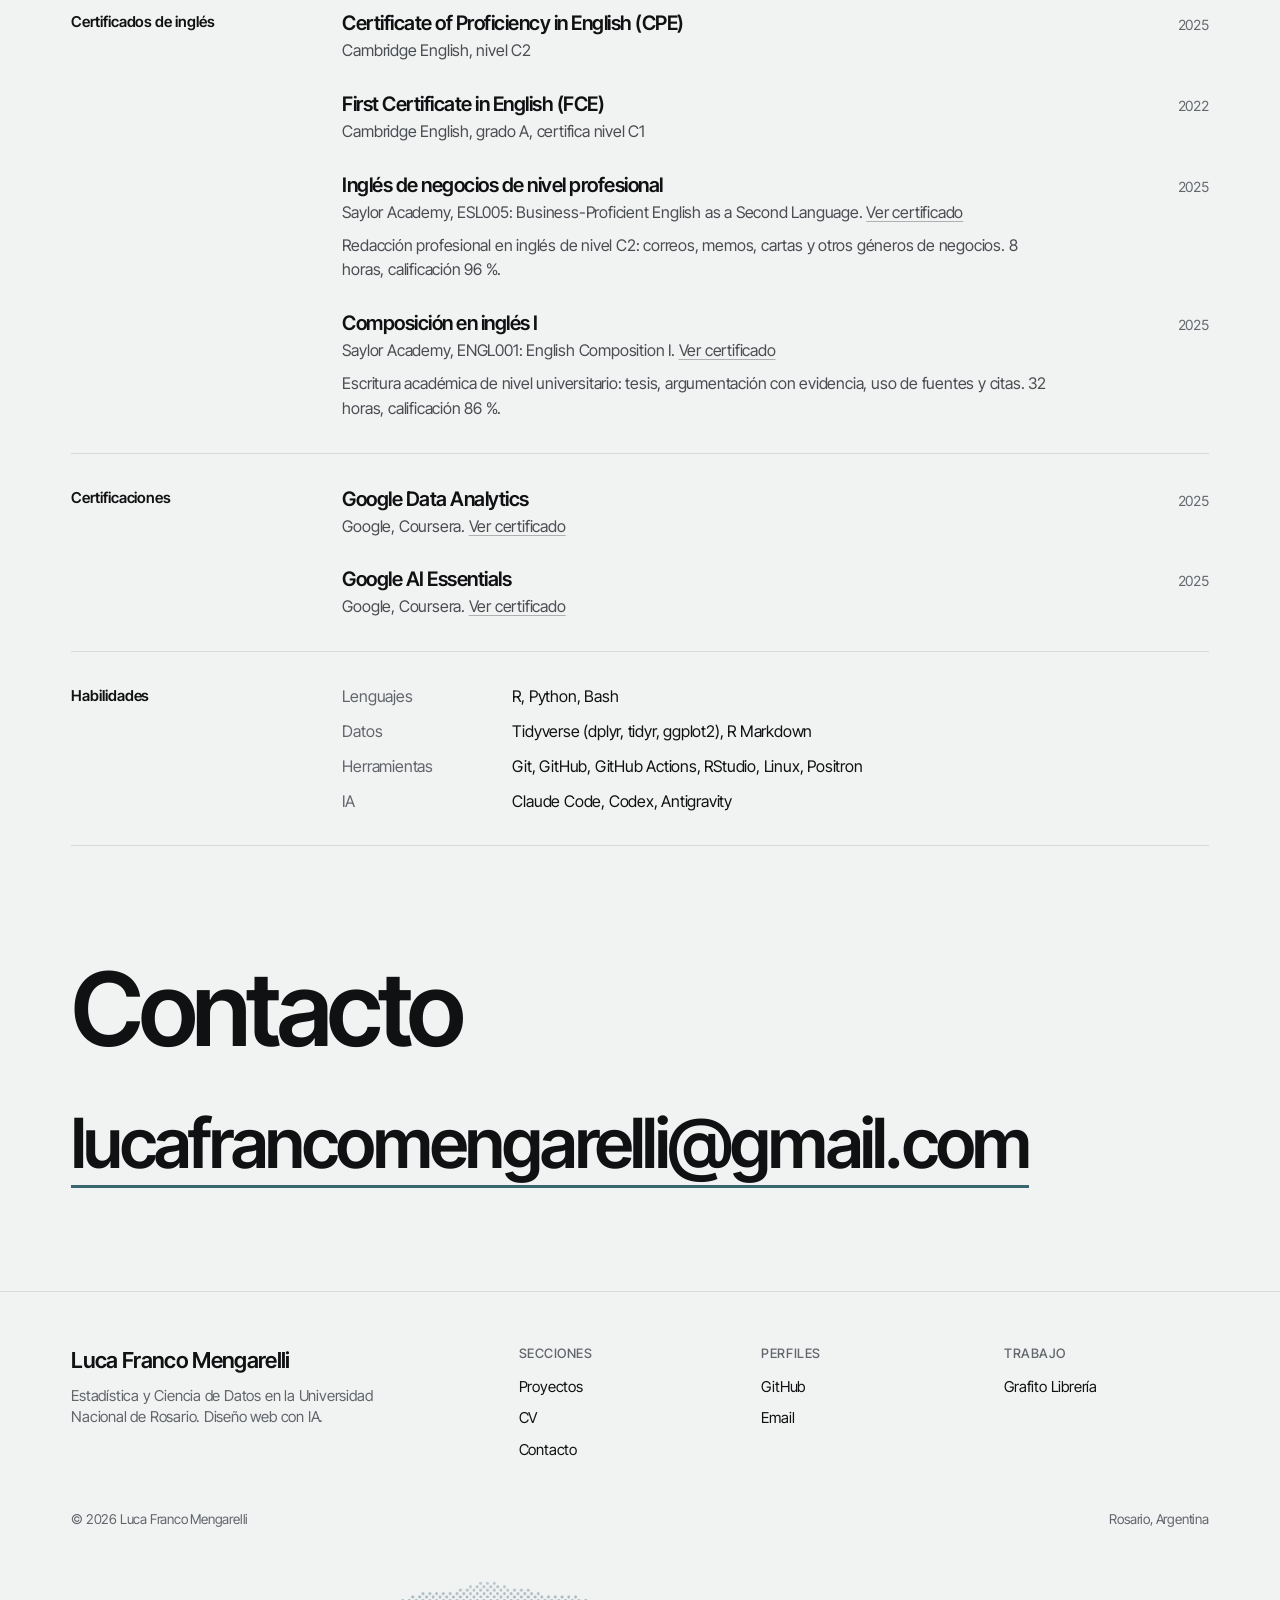
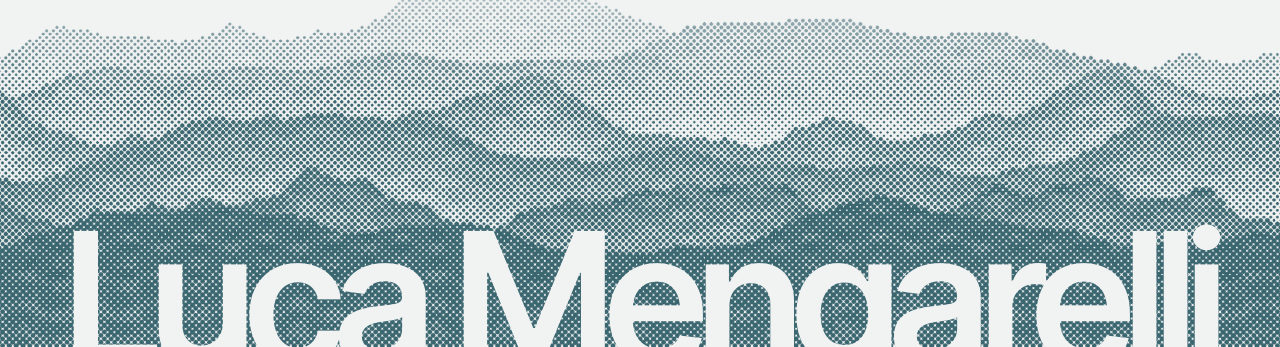
==== commit 0976acd8: "vuelvo al pie original: montañas en punteado suave con el nombre encima" ====
--- a/index.html
+++ b/index.html
@@ -278,7 +278,7 @@
     <span>Rosario, Argentina</span>
   </div>
   <div class="foot-stage" aria-hidden="true">
-    <img src="assets/img/pie.webp" width="2880" height="768" alt="" loading="lazy">
+    <img src="assets/img/montanas.webp" width="2400" height="598" alt="" loading="lazy">
     <p class="wordmark">Luca Mengarelli</p>
   </div>
 </footer>
--- a/assets/style.css
+++ b/assets/style.css
@@ -184,9 +184,9 @@
 .foot-col a { text-decoration: none; transition: color .15s; }
 .foot-col a:hover { color: var(--accent); }
 .foot-bottom { display: flex; flex-wrap: wrap; justify-content: space-between; gap: 6px 24px; margin-top: clamp(28px, 4vw, 48px); font-size: 13.5px; color: var(--ink-3); }
-.foot-stage { position: relative; margin-top: 8px; overflow: hidden; }
-.foot-stage img { display: block; width: 100%; height: auto; min-height: 200px; object-fit: cover; object-position: 50% 100%; -webkit-mask-image: linear-gradient(to bottom, transparent, #000 30%); mask-image: linear-gradient(to bottom, transparent, #000 30%); }
-.wordmark { position: absolute; left: 0; right: 0; bottom: -0.13em; margin: 0; text-align: center; white-space: nowrap; font-size: clamp(56px, 14.4vw, 240px); line-height: 0.8; font-weight: 600; letter-spacing: -0.055em; color: #fff; }
+.foot-stage { position: relative; height: clamp(260px, 32vw, 480px); margin-top: 8px; overflow: hidden; }
+.foot-stage img { position: absolute; inset: 0; width: 100%; height: 100%; object-fit: cover; object-position: 50% 100%; -webkit-mask-image: linear-gradient(to bottom, transparent, #000 38%); mask-image: linear-gradient(to bottom, transparent, #000 38%); }
+.wordmark { position: absolute; left: 0; right: 0; bottom: -0.13em; margin: 0; text-align: center; white-space: nowrap; font-size: clamp(56px, 14.4vw, 240px); line-height: 0.8; font-weight: 600; letter-spacing: -0.055em; color: var(--bg); }
 
 /* ---------- Movimiento: solo la entrada del texto sobre la imagen ---------- */
 @media (prefers-reduced-motion: no-preference) {
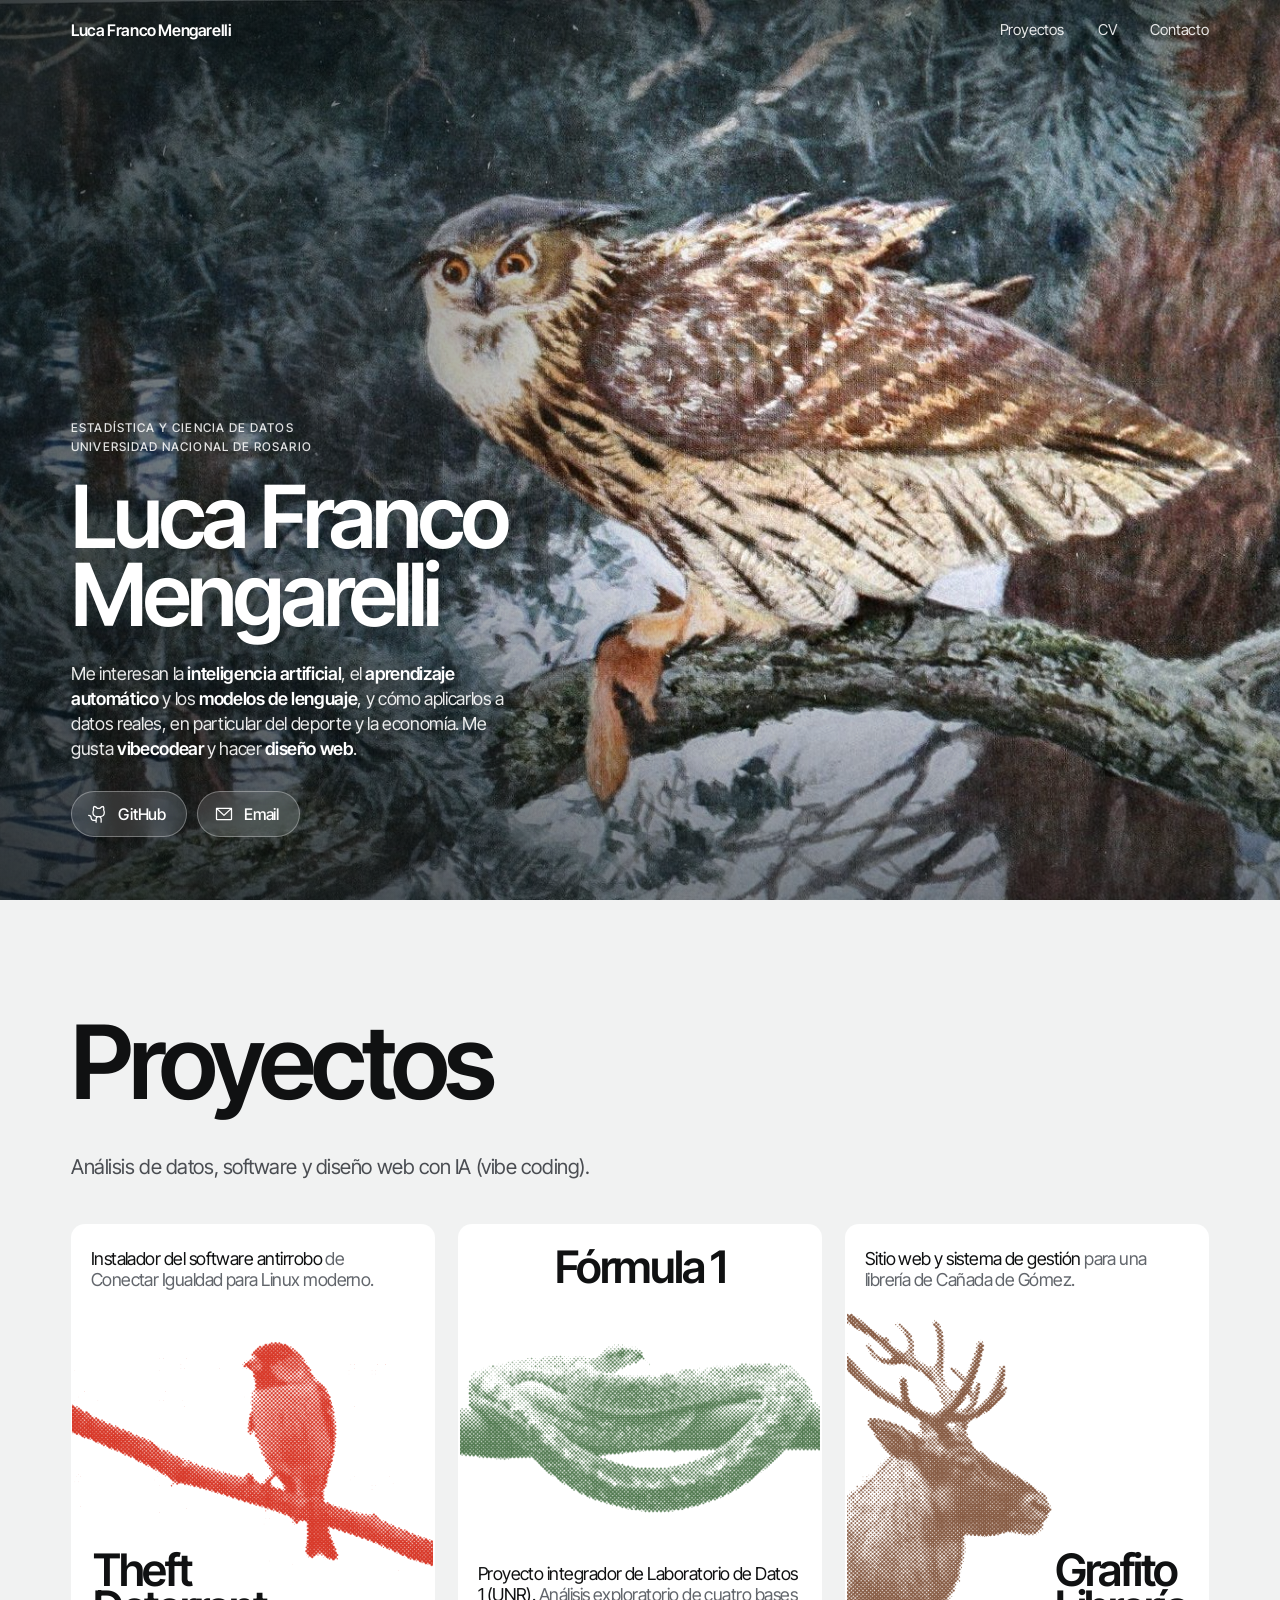
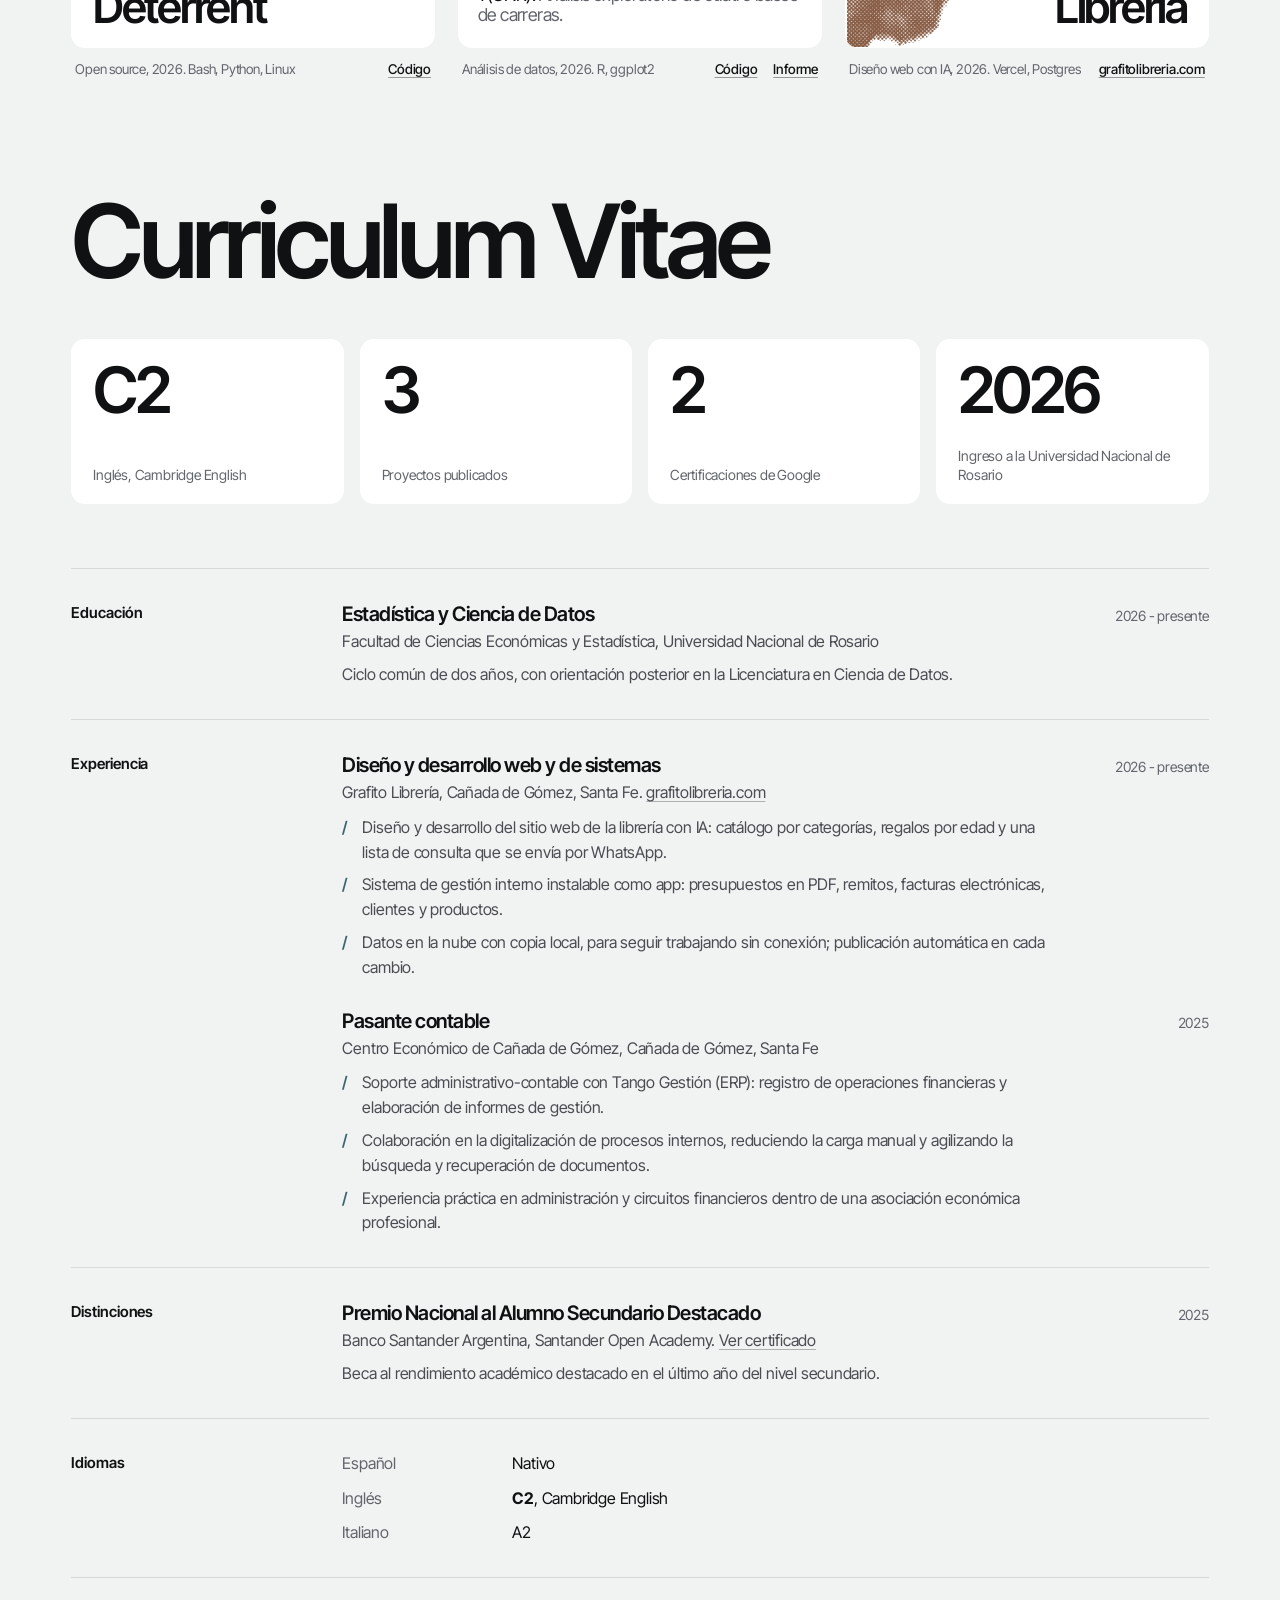
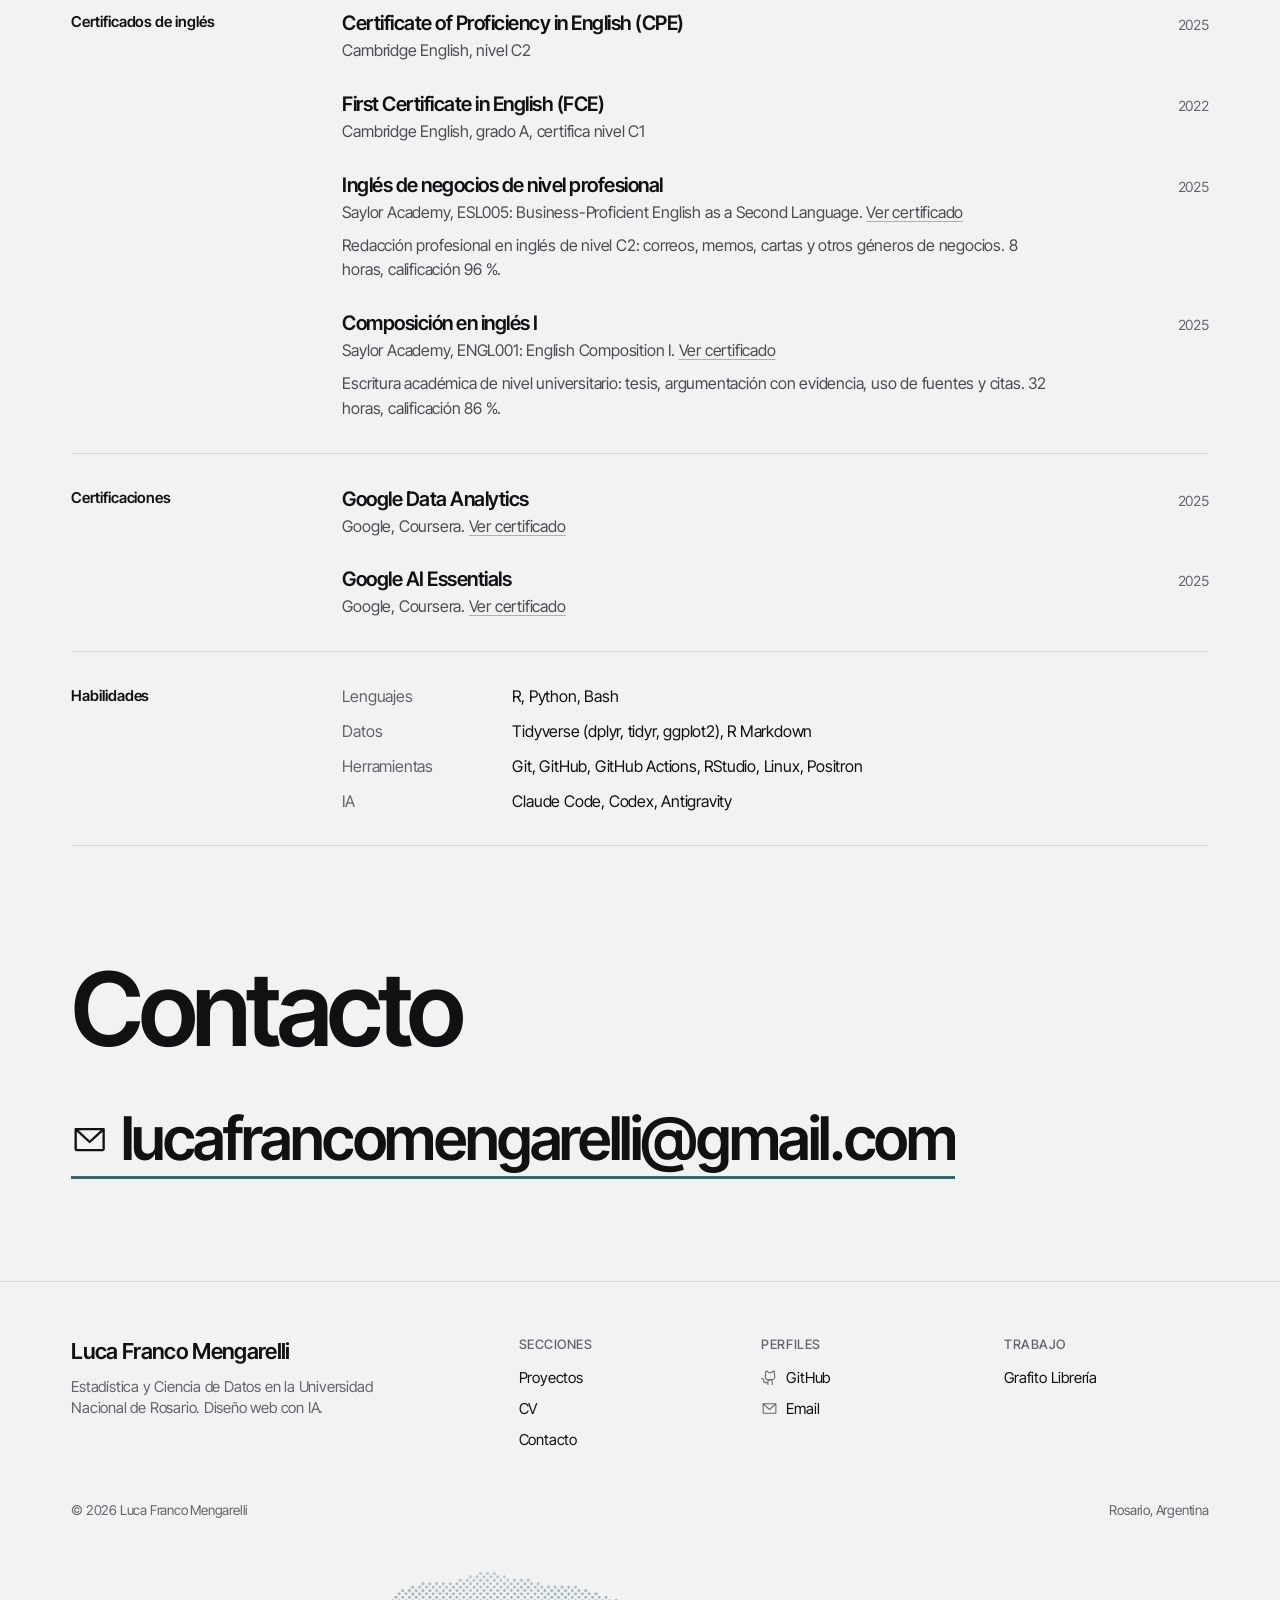
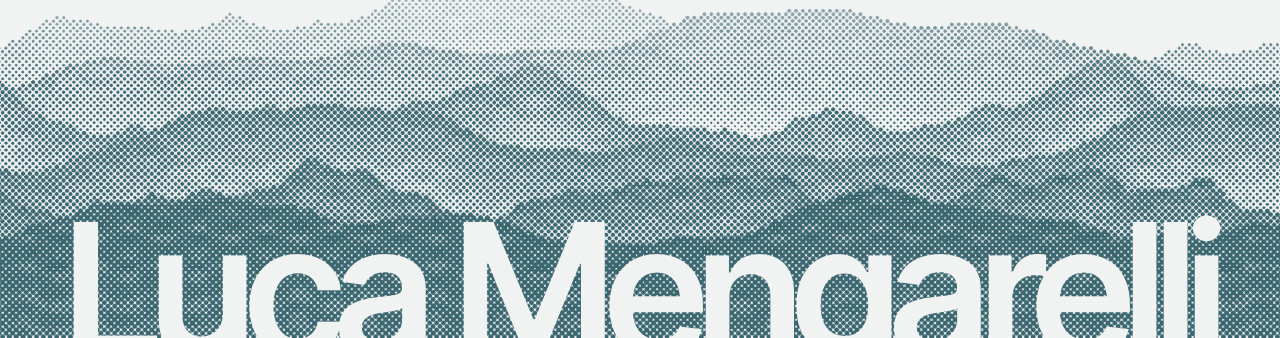
==== commit 0245629d: "agrego iconos de github y email en portada, contacto y pie" ====
--- a/index.html
+++ b/index.html
@@ -29,6 +29,10 @@
 <link rel="stylesheet" href="assets/style.css">
 </head>
 <body>
+<svg width="0" height="0" style="position:absolute" aria-hidden="true" focusable="false">
+  <symbol id="i-github" viewBox="0 0 256 256"><path d="M208.31,75.68A59.78,59.78,0,0,0,202.93,28,8,8,0,0,0,196,24a59.75,59.75,0,0,0-48,24H124A59.75,59.75,0,0,0,76,24a8,8,0,0,0-6.93,4,59.78,59.78,0,0,0-5.38,47.68A58.14,58.14,0,0,0,56,104v8a56.06,56.06,0,0,0,48.44,55.47A39.8,39.8,0,0,0,96,192v8H72a24,24,0,0,1-24-24A40,40,0,0,0,8,136a8,8,0,0,0,0,16,24,24,0,0,1,24,24,40,40,0,0,0,40,40H96v16a8,8,0,0,0,16,0V192a24,24,0,0,1,48,0v40a8,8,0,0,0,16,0V192a39.8,39.8,0,0,0-8.44-24.53A56.06,56.06,0,0,0,216,112v-8A58.14,58.14,0,0,0,208.31,75.68ZM200,112a40,40,0,0,1-40,40H112a40,40,0,0,1-40-40v-8a41.74,41.74,0,0,1,6.9-22.48A8,8,0,0,0,80,73.83a43.81,43.81,0,0,1,.79-33.58,43.88,43.88,0,0,1,32.32,20.06A8,8,0,0,0,119.82,64h32.35a8,8,0,0,0,6.74-3.69,43.87,43.87,0,0,1,32.32-20.06A43.81,43.81,0,0,1,192,73.83a8.09,8.09,0,0,0,1,7.65A41.72,41.72,0,0,1,200,104Z"/></symbol>
+  <symbol id="i-mail" viewBox="0 0 256 256"><path d="M224,48H32a8,8,0,0,0-8,8V192a16,16,0,0,0,16,16H216a16,16,0,0,0,16-16V56A8,8,0,0,0,224,48ZM203.43,64,128,133.15,52.57,64ZM216,192H40V74.19l82.59,75.71a8,8,0,0,0,10.82,0L216,74.19V192Z"/></symbol>
+</svg>
 
 <header class="top">
   <div class="wrap">
@@ -53,8 +57,8 @@
         del deporte y la economía. Me gusta <strong>vibecodear</strong> y hacer <strong>diseño web</strong>.
       </p>
       <div class="actions">
-        <a class="u" href="https://github.com/lfmen" target="_blank" rel="noopener">GitHub</a>
-        <a class="u" href="mailto:lucafrancomengarelli@gmail.com" target="_blank" rel="noopener">Email</a>
+        <a class="pill" href="https://github.com/lfmen" target="_blank" rel="noopener"><svg class="ico" aria-hidden="true"><use href="#i-github"/></svg>GitHub</a>
+        <a class="pill" href="mailto:lucafrancomengarelli@gmail.com" target="_blank" rel="noopener"><svg class="ico" aria-hidden="true"><use href="#i-mail"/></svg>Email</a>
       </div>
     </div>
   </div>
@@ -246,7 +250,7 @@
 <section id="contacto">
   <div class="wrap">
     <h2 class="sec-title">Contacto</h2>
-    <a class="contact-mail" href="mailto:lucafrancomengarelli@gmail.com" target="_blank" rel="noopener">lucafrancomengarelli@gmail.com</a>
+    <a class="contact-mail" href="mailto:lucafrancomengarelli@gmail.com" target="_blank" rel="noopener"><svg class="ico" aria-hidden="true"><use href="#i-mail"/></svg>lucafrancomengarelli@gmail.com</a>
   </div>
 </section>
 </main>
@@ -265,8 +269,8 @@
     </nav>
     <div class="foot-col">
       <h3>Perfiles</h3>
-      <a href="https://github.com/lfmen" target="_blank" rel="noopener">GitHub</a>
-      <a href="mailto:lucafrancomengarelli@gmail.com" target="_blank" rel="noopener">Email</a>
+      <a href="https://github.com/lfmen" target="_blank" rel="noopener"><svg class="ico" aria-hidden="true"><use href="#i-github"/></svg>GitHub</a>
+      <a href="mailto:lucafrancomengarelli@gmail.com" target="_blank" rel="noopener"><svg class="ico" aria-hidden="true"><use href="#i-mail"/></svg>Email</a>
     </div>
     <div class="foot-col">
       <h3>Trabajo</h3>
--- a/assets/style.css
+++ b/assets/style.css
@@ -32,7 +32,8 @@
 }
 
 * { box-sizing: border-box; }
-html { scroll-behavior: smooth; scroll-padding-top: 72px; }
+html { scroll-behavior: smooth; scroll-padding-top: 72px; scrollbar-width: none; }
+html::-webkit-scrollbar, body::-webkit-scrollbar { display: none; }
 body {
   margin: 0;
   background: var(--bg);
@@ -188,6 +189,27 @@
 .foot-stage img { position: absolute; inset: 0; width: 100%; height: 100%; object-fit: cover; object-position: 50% 100%; -webkit-mask-image: linear-gradient(to bottom, transparent, #000 38%); mask-image: linear-gradient(to bottom, transparent, #000 38%); }
 .wordmark { position: absolute; left: 0; right: 0; bottom: -0.13em; margin: 0; text-align: center; white-space: nowrap; font-size: clamp(56px, 14.4vw, 240px); line-height: 0.8; font-weight: 600; letter-spacing: -0.055em; color: var(--bg); }
 
+/* ---------- Iconos (Phosphor, trazo regular) ---------- */
+.ico { width: 1.15em; height: 1.15em; fill: currentColor; flex: none; }
+.pill {
+  display: inline-flex; align-items: center; gap: 10px;
+  height: 46px; padding: 0 20px 0 16px; border-radius: 999px;
+  font-size: 16px; font-weight: 500; text-decoration: none; color: #fff;
+  background: rgb(255 255 255 / 0.12); border: 1px solid rgb(255 255 255 / 0.32);
+  backdrop-filter: blur(12px) saturate(150%); -webkit-backdrop-filter: blur(12px) saturate(150%);
+  transition: background-color .2s, border-color .2s, transform .25s cubic-bezier(.16,1,.3,1);
+}
+.pill .ico { width: 20px; height: 20px; }
+.pill:hover { background: rgb(255 255 255 / 0.24); border-color: rgb(255 255 255 / 0.55); transform: translateY(-2px); }
+.pill:active { transform: translateY(0) scale(0.98); }
+.hero .actions { gap: 10px; }
+.foot-col a { display: inline-flex; align-items: center; gap: 8px; align-self: flex-start; }
+.foot-col a .ico { width: 17px; height: 17px; color: var(--ink-3); transition: color .15s; }
+.foot-col a:hover .ico { color: var(--accent); }
+.contact-mail { display: inline-flex; align-items: center; gap: 0.2em; white-space: nowrap; font-size: clamp(15px, 4.7vw, 72px); max-width: 100%; }
+.contact-mail .ico { width: 0.62em; height: 0.62em; margin-top: 0.03em; }
+@media (prefers-reduced-motion: reduce) { .pill { transition: none; } }
+
 /* ---------- Movimiento: solo la entrada del texto sobre la imagen ---------- */
 @media (prefers-reduced-motion: no-preference) {
   .hero-copy > *, @media (prefers-reduced-motion: reduce) { html { scroll-behavior: auto; } }
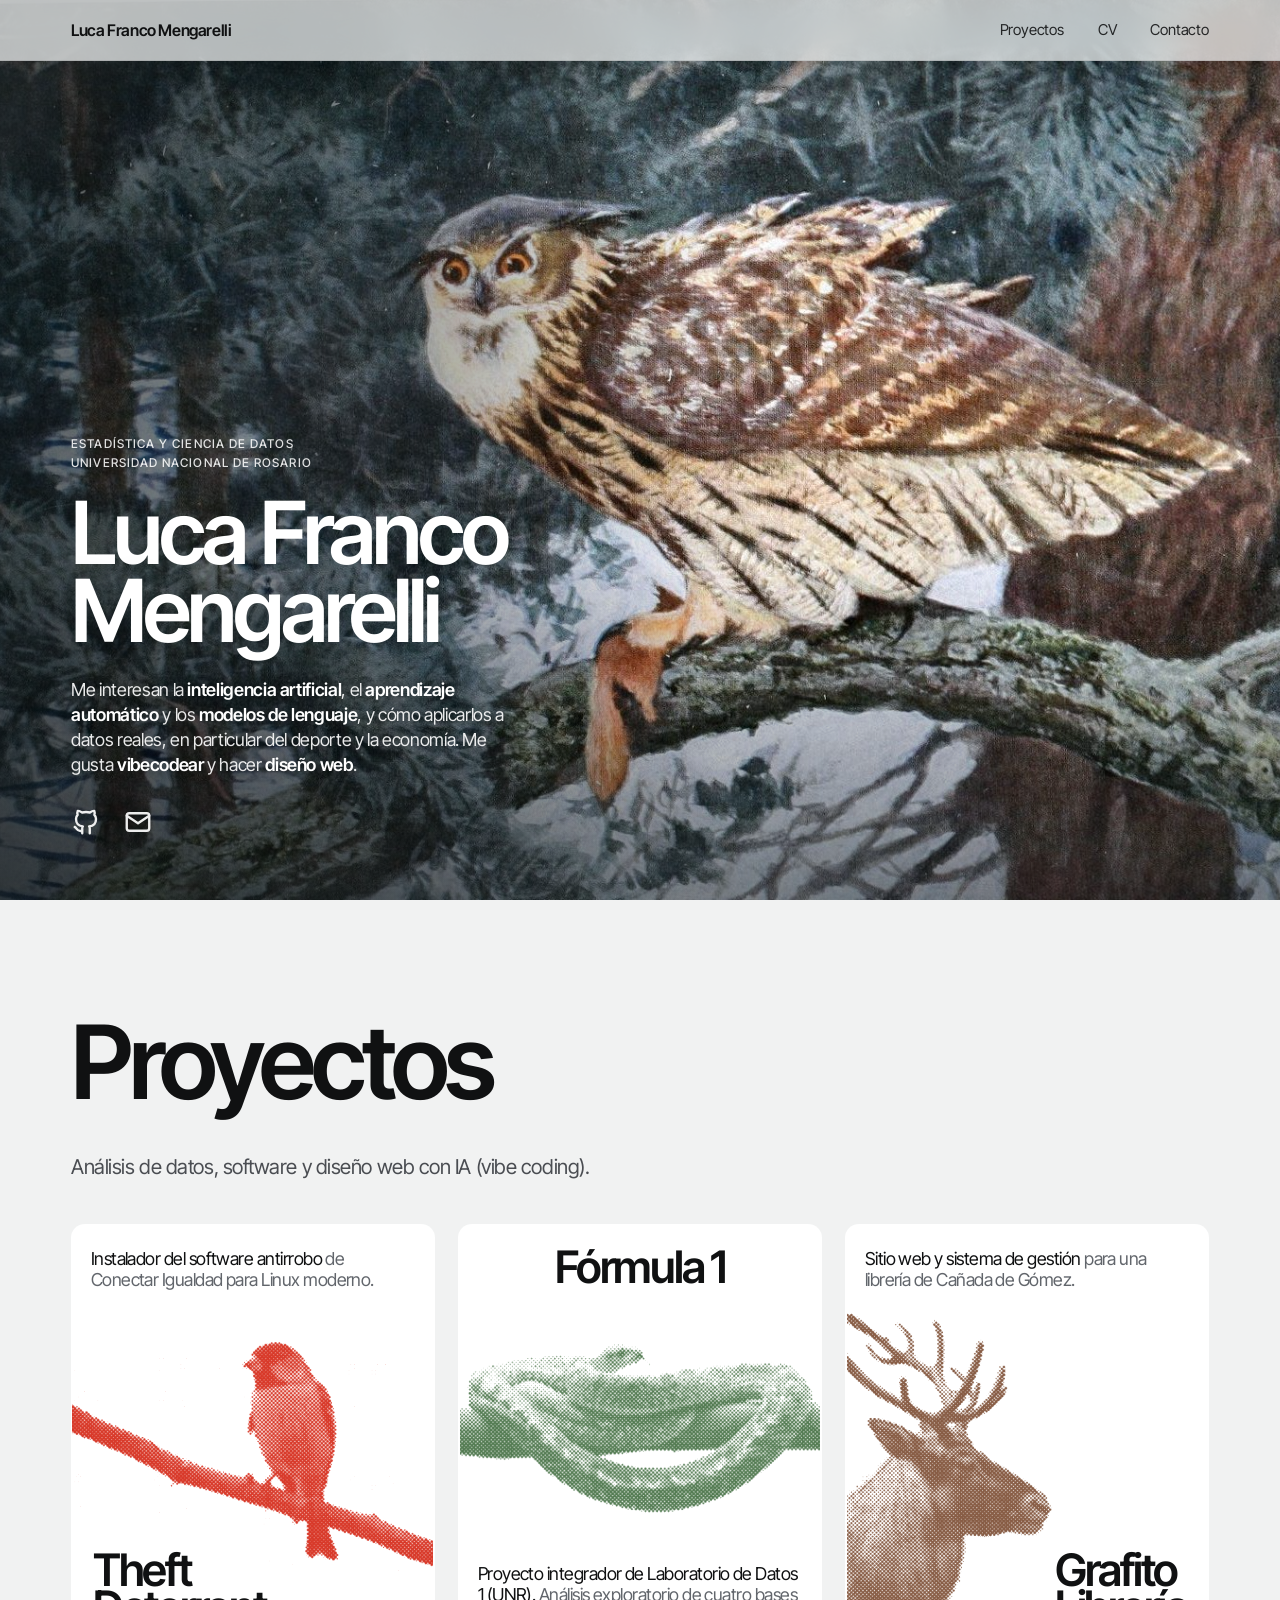
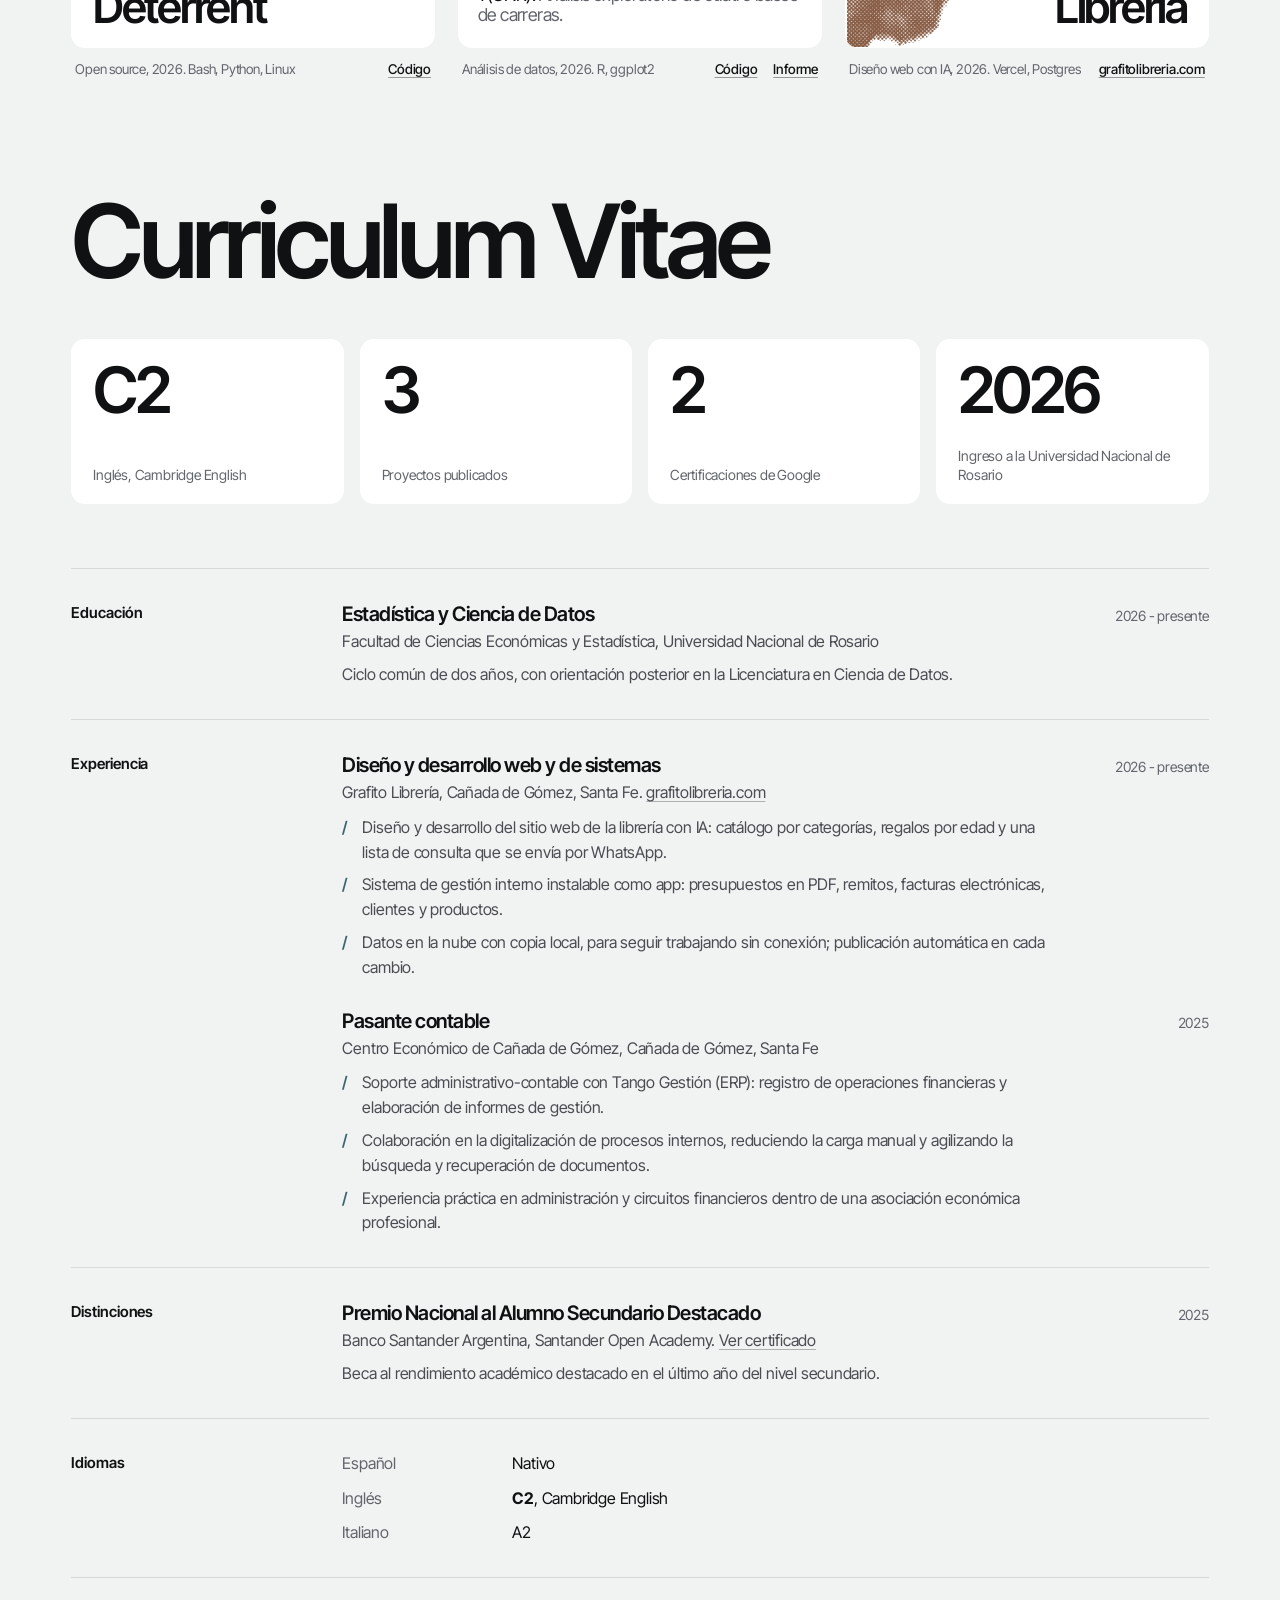
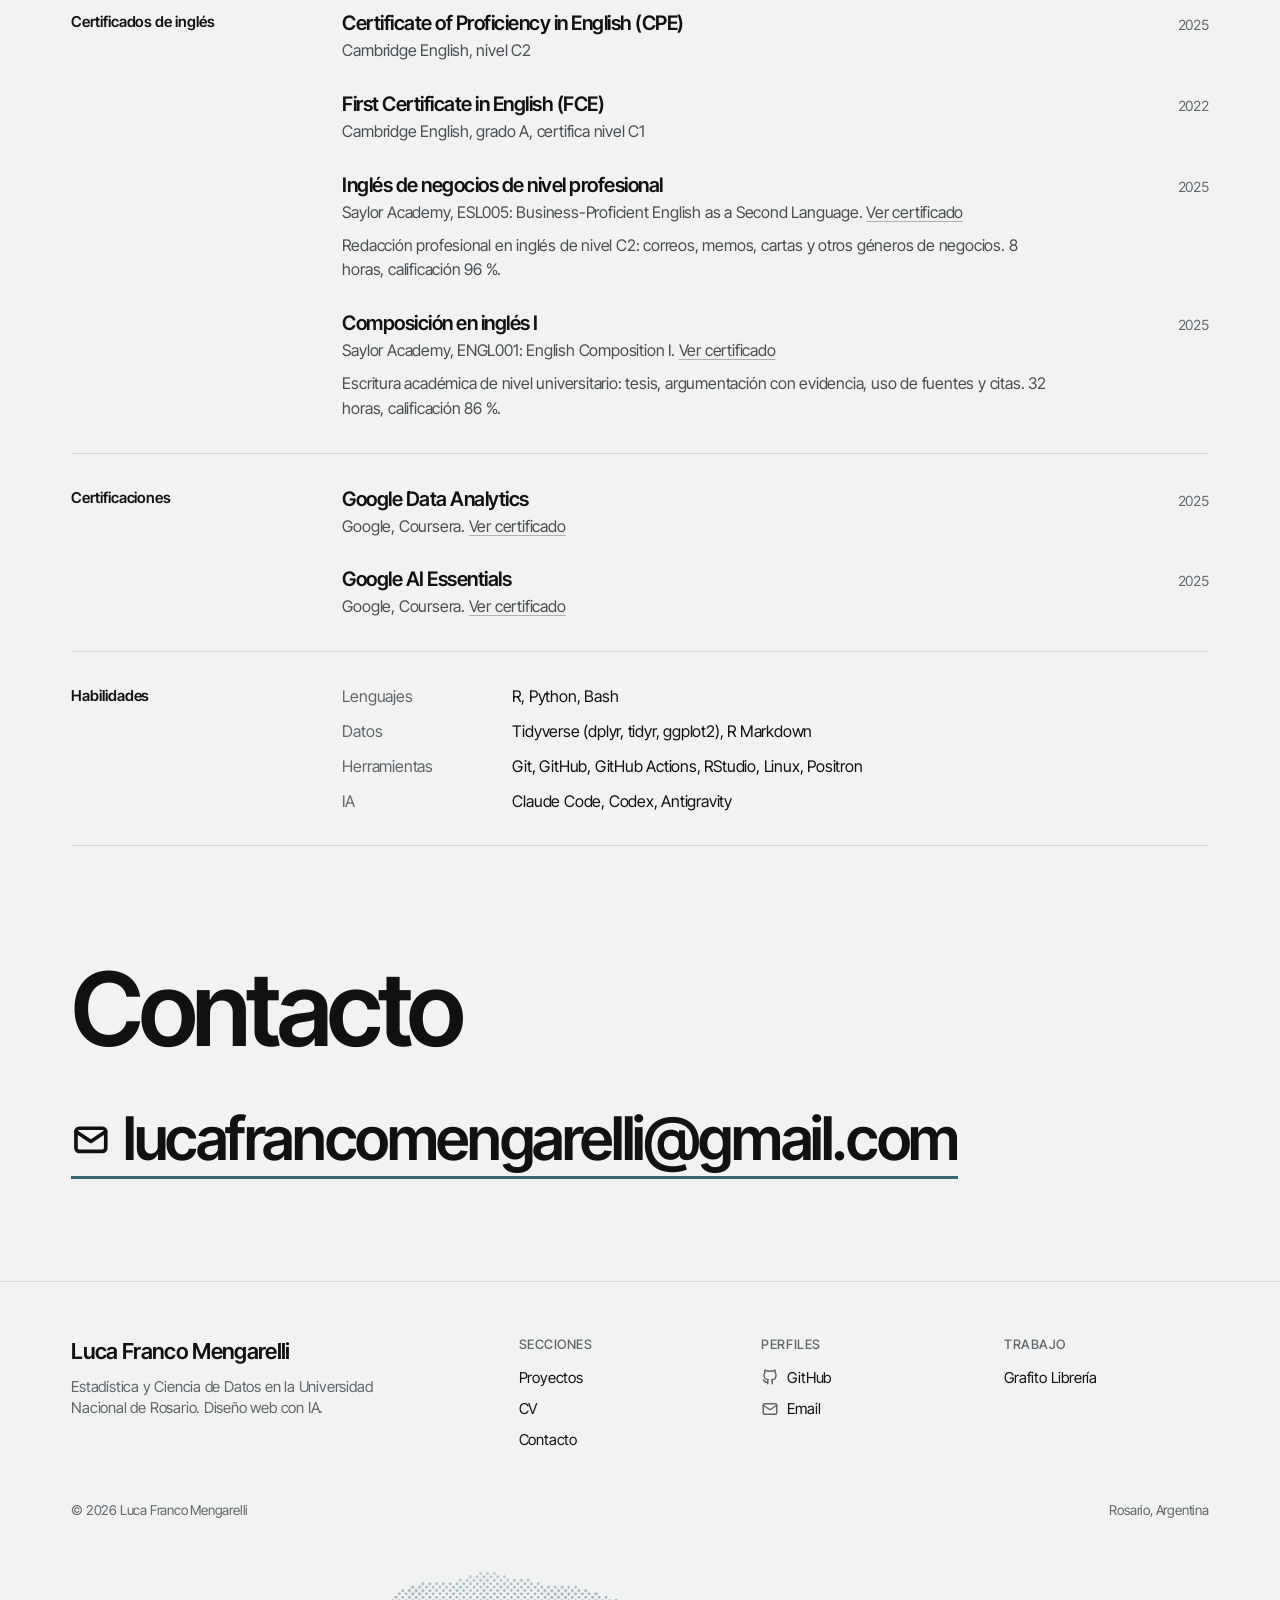
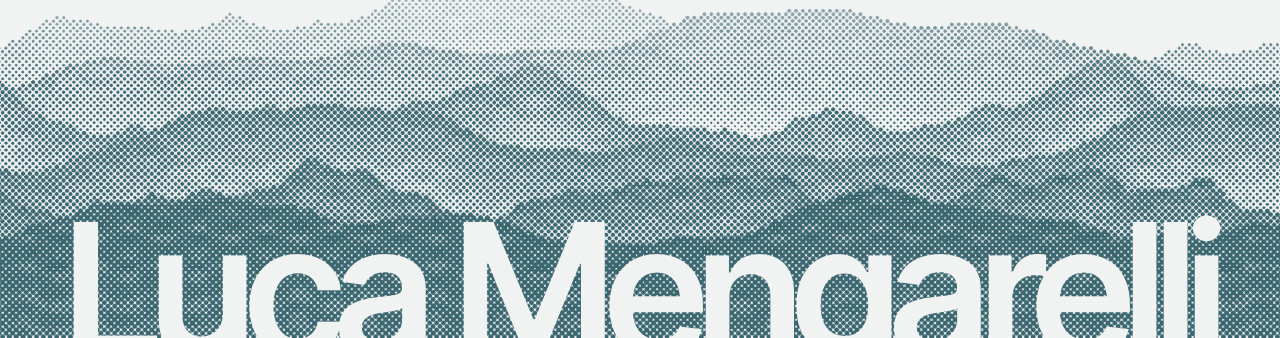
==== commit 5c98b19e: "iconos redondeados y solos en la portada, sin fondo" ====
--- a/index.html
+++ b/index.html
@@ -30,8 +30,8 @@
 </head>
 <body>
 <svg width="0" height="0" style="position:absolute" aria-hidden="true" focusable="false">
-  <symbol id="i-github" viewBox="0 0 256 256"><path d="M208.31,75.68A59.78,59.78,0,0,0,202.93,28,8,8,0,0,0,196,24a59.75,59.75,0,0,0-48,24H124A59.75,59.75,0,0,0,76,24a8,8,0,0,0-6.93,4,59.78,59.78,0,0,0-5.38,47.68A58.14,58.14,0,0,0,56,104v8a56.06,56.06,0,0,0,48.44,55.47A39.8,39.8,0,0,0,96,192v8H72a24,24,0,0,1-24-24A40,40,0,0,0,8,136a8,8,0,0,0,0,16,24,24,0,0,1,24,24,40,40,0,0,0,40,40H96v16a8,8,0,0,0,16,0V192a24,24,0,0,1,48,0v40a8,8,0,0,0,16,0V192a39.8,39.8,0,0,0-8.44-24.53A56.06,56.06,0,0,0,216,112v-8A58.14,58.14,0,0,0,208.31,75.68ZM200,112a40,40,0,0,1-40,40H112a40,40,0,0,1-40-40v-8a41.74,41.74,0,0,1,6.9-22.48A8,8,0,0,0,80,73.83a43.81,43.81,0,0,1,.79-33.58,43.88,43.88,0,0,1,32.32,20.06A8,8,0,0,0,119.82,64h32.35a8,8,0,0,0,6.74-3.69,43.87,43.87,0,0,1,32.32-20.06A43.81,43.81,0,0,1,192,73.83a8.09,8.09,0,0,0,1,7.65A41.72,41.72,0,0,1,200,104Z"/></symbol>
-  <symbol id="i-mail" viewBox="0 0 256 256"><path d="M224,48H32a8,8,0,0,0-8,8V192a16,16,0,0,0,16,16H216a16,16,0,0,0,16-16V56A8,8,0,0,0,224,48ZM203.43,64,128,133.15,52.57,64ZM216,192H40V74.19l82.59,75.71a8,8,0,0,0,10.82,0L216,74.19V192Z"/></symbol>
+  <symbol id="i-github" viewBox="0 0 24 24"><path d="M9 19c-4.3 1.4 -4.3 -2.5 -6 -3m12 5v-3.5c0 -1 .1 -1.4 -.5 -2c2.8 -.3 5.5 -1.4 5.5 -6a4.6 4.6 0 0 0 -1.3 -3.2a4.2 4.2 0 0 0 -.1 -3.2s-1.1 -.3 -3.5 1.3a12.3 12.3 0 0 0 -6.2 0c-2.4 -1.6 -3.5 -1.3 -3.5 -1.3a4.2 4.2 0 0 0 -.1 3.2a4.6 4.6 0 0 0 -1.3 3.2c0 4.6 2.7 5.7 5.5 6c-.6 .6 -.6 1.2 -.5 2v3.5"/></symbol>
+  <symbol id="i-mail" viewBox="0 0 24 24"><path d="M3 7a2 2 0 0 1 2 -2h14a2 2 0 0 1 2 2v10a2 2 0 0 1 -2 2h-14a2 2 0 0 1 -2 -2v-10"/><path d="M3 7l9 6l9 -6"/></symbol>
 </svg>
 
 <header class="top">
@@ -57,8 +57,8 @@
         del deporte y la economía. Me gusta <strong>vibecodear</strong> y hacer <strong>diseño web</strong>.
       </p>
       <div class="actions">
-        <a class="pill" href="https://github.com/lfmen" target="_blank" rel="noopener"><svg class="ico" aria-hidden="true"><use href="#i-github"/></svg>GitHub</a>
-        <a class="pill" href="mailto:lucafrancomengarelli@gmail.com" target="_blank" rel="noopener"><svg class="ico" aria-hidden="true"><use href="#i-mail"/></svg>Email</a>
+        <a class="hero-ico" href="https://github.com/lfmen" target="_blank" rel="noopener" aria-label="GitHub" title="GitHub"><svg class="ico" aria-hidden="true"><use href="#i-github"/></svg></a>
+        <a class="hero-ico" href="mailto:lucafrancomengarelli@gmail.com" target="_blank" rel="noopener" aria-label="Email" title="Email"><svg class="ico" aria-hidden="true"><use href="#i-mail"/></svg></a>
       </div>
     </div>
   </div>
--- a/assets/style.css
+++ b/assets/style.css
@@ -189,26 +189,19 @@
 .foot-stage img { position: absolute; inset: 0; width: 100%; height: 100%; object-fit: cover; object-position: 50% 100%; -webkit-mask-image: linear-gradient(to bottom, transparent, #000 38%); mask-image: linear-gradient(to bottom, transparent, #000 38%); }
 .wordmark { position: absolute; left: 0; right: 0; bottom: -0.13em; margin: 0; text-align: center; white-space: nowrap; font-size: clamp(56px, 14.4vw, 240px); line-height: 0.8; font-weight: 600; letter-spacing: -0.055em; color: var(--bg); }
 
-/* ---------- Iconos (Phosphor, trazo regular) ---------- */
-.ico { width: 1.15em; height: 1.15em; fill: currentColor; flex: none; }
-.pill {
-  display: inline-flex; align-items: center; gap: 10px;
-  height: 46px; padding: 0 20px 0 16px; border-radius: 999px;
-  font-size: 16px; font-weight: 500; text-decoration: none; color: #fff;
-  background: rgb(255 255 255 / 0.12); border: 1px solid rgb(255 255 255 / 0.32);
-  backdrop-filter: blur(12px) saturate(150%); -webkit-backdrop-filter: blur(12px) saturate(150%);
-  transition: background-color .2s, border-color .2s, transform .25s cubic-bezier(.16,1,.3,1);
-}
-.pill .ico { width: 20px; height: 20px; }
-.pill:hover { background: rgb(255 255 255 / 0.24); border-color: rgb(255 255 255 / 0.55); transform: translateY(-2px); }
-.pill:active { transform: translateY(0) scale(0.98); }
-.hero .actions { gap: 10px; }
+/* ---------- Iconos (Tabler, trazo con puntas redondeadas) ---------- */
+.ico { width: 1.15em; height: 1.15em; fill: none; stroke: currentColor; stroke-width: 2; stroke-linecap: round; stroke-linejoin: round; flex: none; }
+.hero .actions { gap: 22px; align-items: center; }
+.hero-ico { display: inline-flex; color: #fff; text-decoration: none; opacity: 0.92; filter: drop-shadow(0 2px 14px rgb(7 14 16 / 0.45)); transition: opacity .2s, transform .25s cubic-bezier(.16,1,.3,1); }
+.hero-ico .ico { width: 30px; height: 30px; stroke-width: 1.9; }
+.hero-ico:hover { opacity: 1; transform: translateY(-2px); }
+.hero-ico:active { transform: translateY(0) scale(0.96); }
 .foot-col a { display: inline-flex; align-items: center; gap: 8px; align-self: flex-start; }
-.foot-col a .ico { width: 17px; height: 17px; color: var(--ink-3); transition: color .15s; }
+.foot-col a .ico { width: 18px; height: 18px; color: var(--ink-3); transition: color .15s; }
 .foot-col a:hover .ico { color: var(--accent); }
 .contact-mail { display: inline-flex; align-items: center; gap: 0.2em; white-space: nowrap; font-size: clamp(15px, 4.7vw, 72px); max-width: 100%; }
-.contact-mail .ico { width: 0.62em; height: 0.62em; margin-top: 0.03em; }
-@media (prefers-reduced-motion: reduce) { .pill { transition: none; } }
+.contact-mail .ico { width: 0.66em; height: 0.66em; margin-top: 0.03em; stroke-width: 2.2; }
+@media (prefers-reduced-motion: reduce) { .hero-ico { transition: none; } }
 
 /* ---------- Movimiento: solo la entrada del texto sobre la imagen ---------- */
 @media (prefers-reduced-motion: no-preference) {
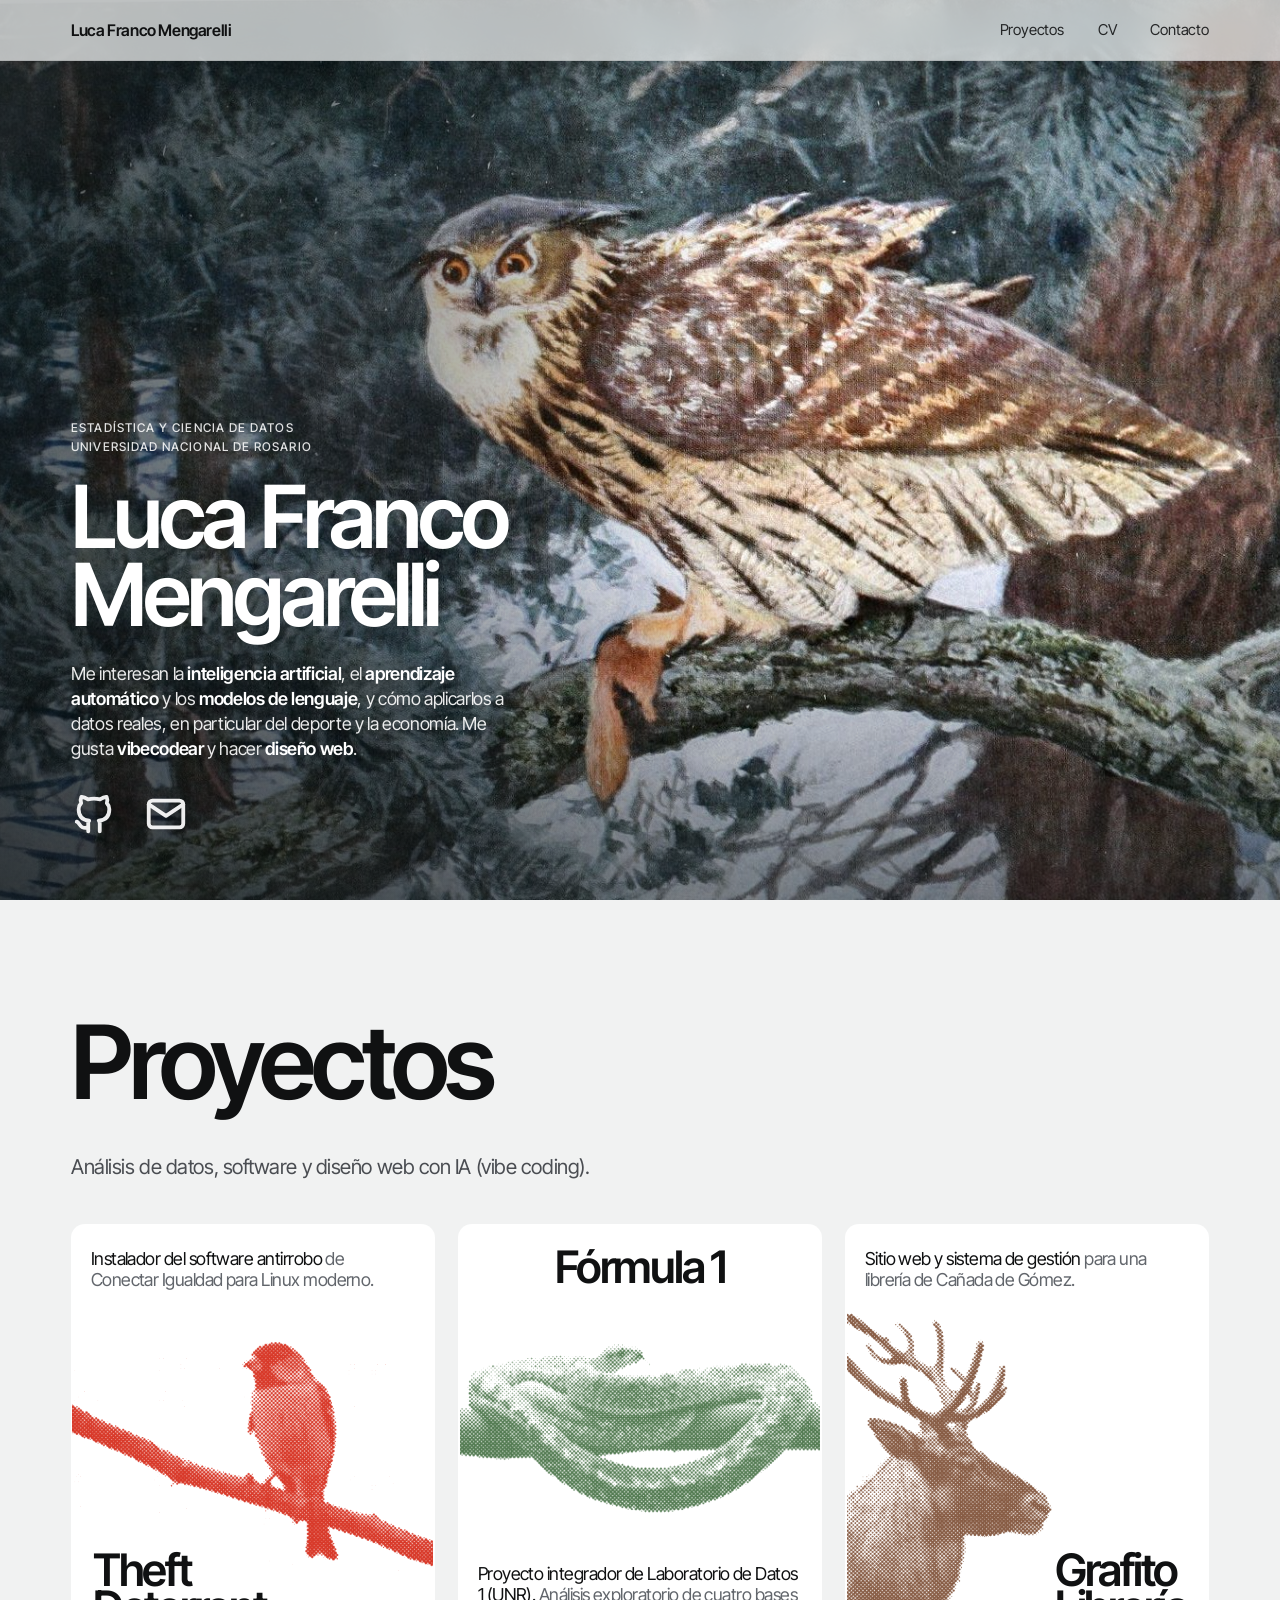
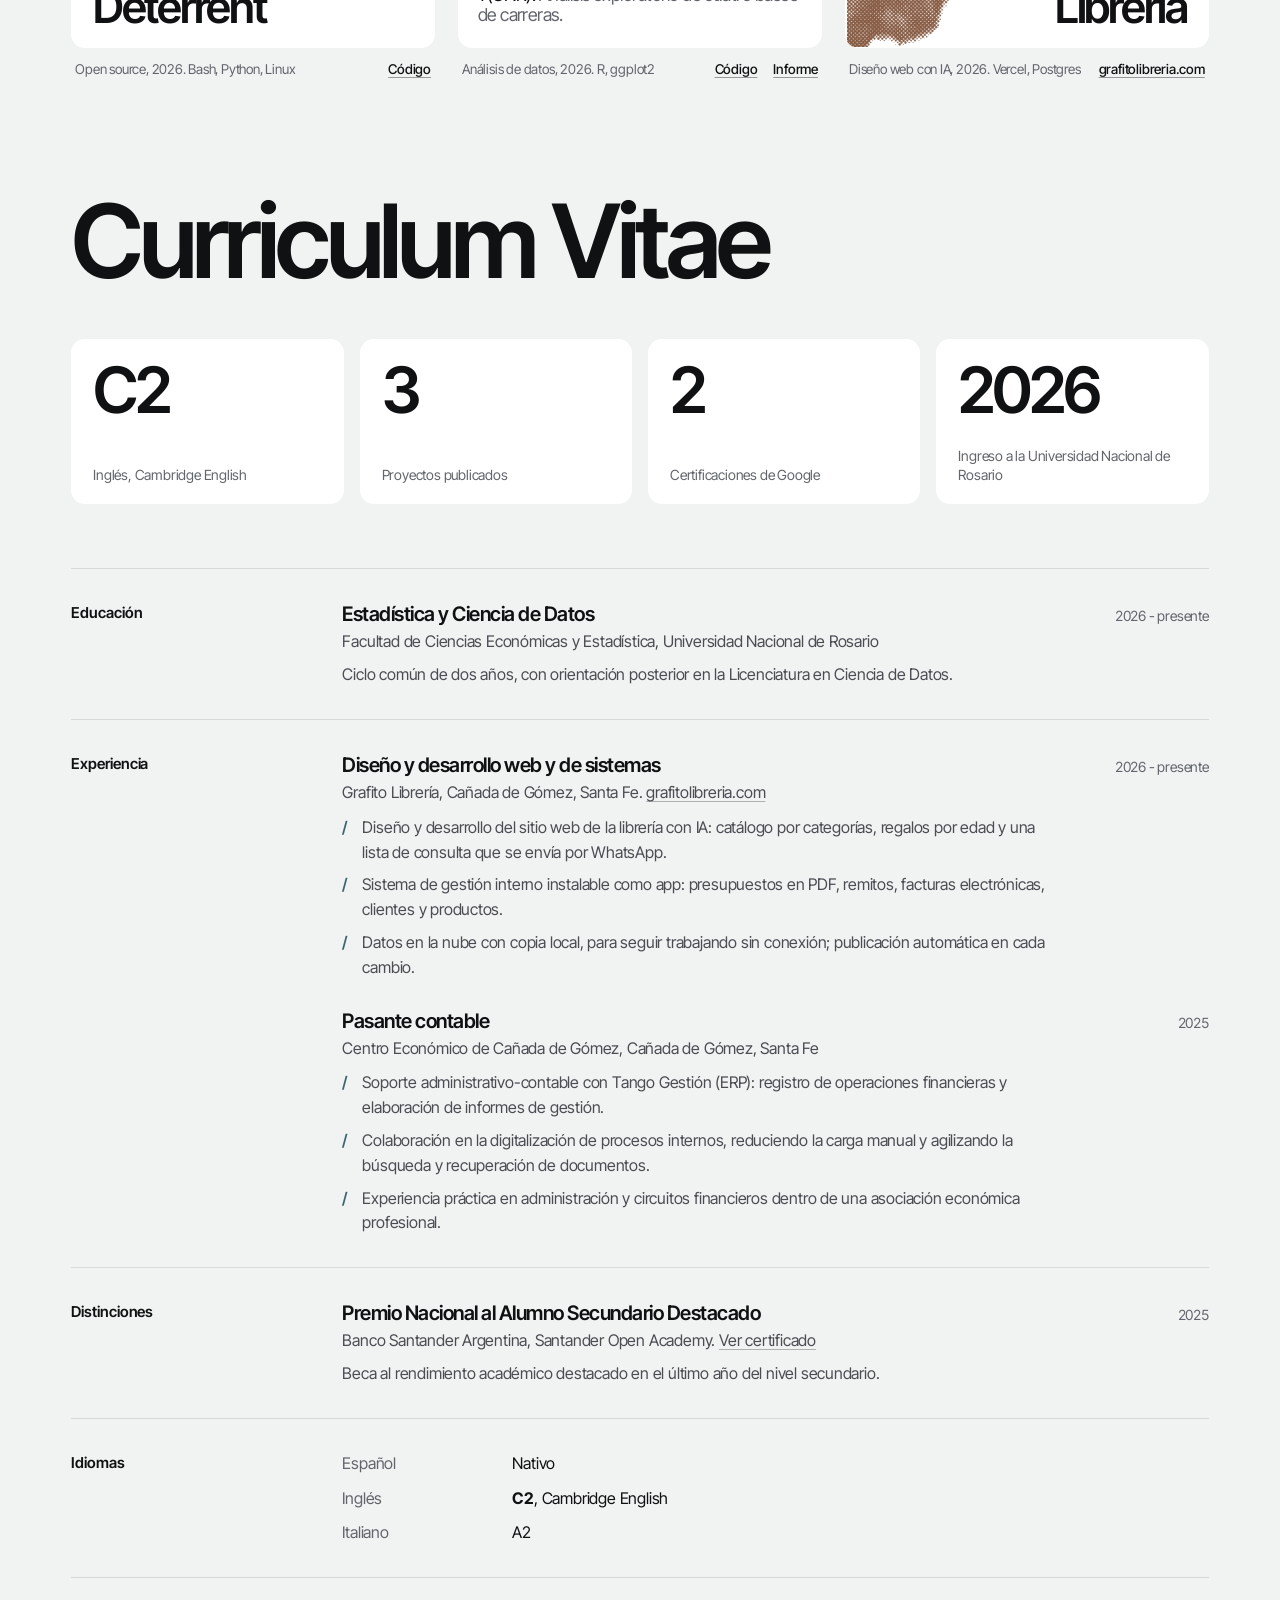
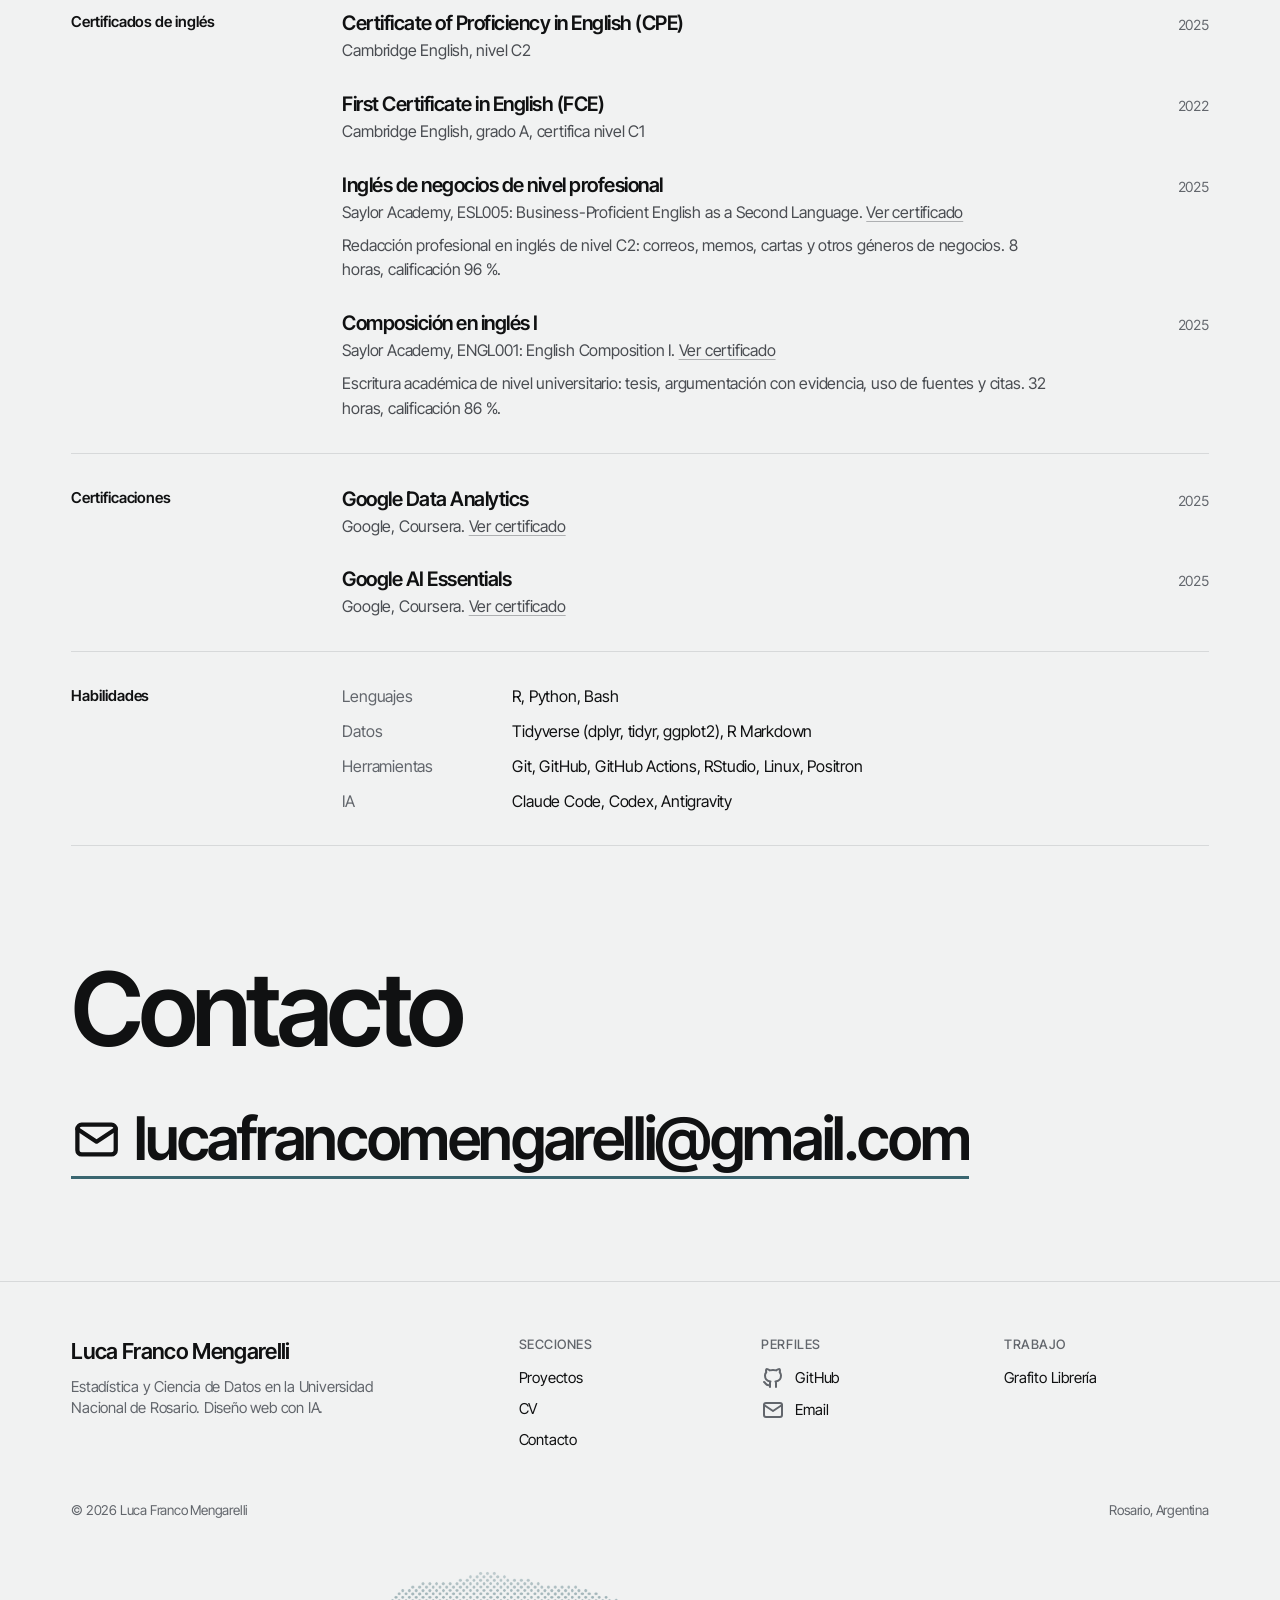
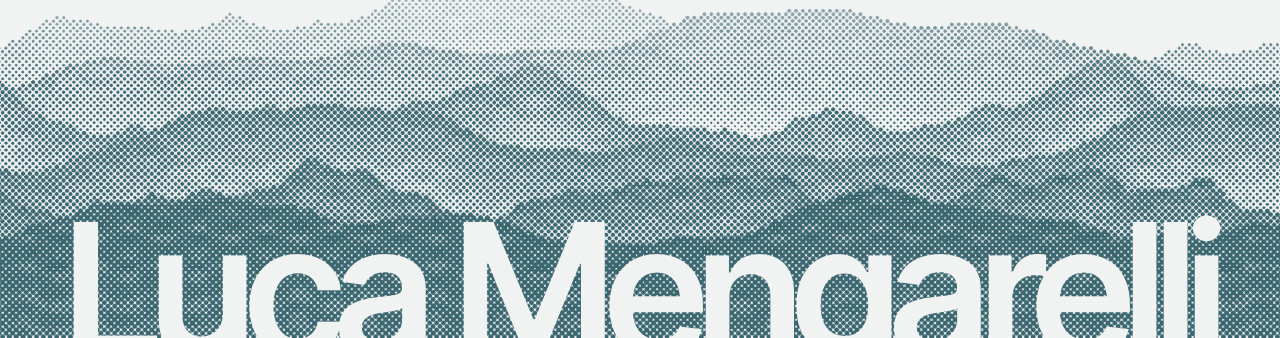
==== commit 22ef676b: "iconos mas grandes y dibujados solo con linea" ====
--- a/index.html
+++ b/index.html
@@ -26,12 +26,12 @@
 <meta name="twitter:image" content="https://lfmen.github.io/assets/img/og.jpg">
 <link rel="preload" href="assets/fonts/inter-tight-latin-wght-normal.woff2" as="font" type="font/woff2" crossorigin>
 <link rel="preload" href="assets/img/buho.jpg" as="image">
-<link rel="stylesheet" href="assets/style.css">
+<link rel="stylesheet" href="assets/style.css?v=3">
 </head>
 <body>
 <svg width="0" height="0" style="position:absolute" aria-hidden="true" focusable="false">
-  <symbol id="i-github" viewBox="0 0 24 24"><path d="M9 19c-4.3 1.4 -4.3 -2.5 -6 -3m12 5v-3.5c0 -1 .1 -1.4 -.5 -2c2.8 -.3 5.5 -1.4 5.5 -6a4.6 4.6 0 0 0 -1.3 -3.2a4.2 4.2 0 0 0 -.1 -3.2s-1.1 -.3 -3.5 1.3a12.3 12.3 0 0 0 -6.2 0c-2.4 -1.6 -3.5 -1.3 -3.5 -1.3a4.2 4.2 0 0 0 -.1 3.2a4.6 4.6 0 0 0 -1.3 3.2c0 4.6 2.7 5.7 5.5 6c-.6 .6 -.6 1.2 -.5 2v3.5"/></symbol>
-  <symbol id="i-mail" viewBox="0 0 24 24"><path d="M3 7a2 2 0 0 1 2 -2h14a2 2 0 0 1 2 2v10a2 2 0 0 1 -2 2h-14a2 2 0 0 1 -2 -2v-10"/><path d="M3 7l9 6l9 -6"/></symbol>
+  <symbol id="i-github" viewBox="0 0 24 24"><path fill="none" stroke="currentColor" stroke-width="2" stroke-linecap="round" stroke-linejoin="round" d="M9 19c-4.3 1.4 -4.3 -2.5 -6 -3m12 5v-3.5c0 -1 .1 -1.4 -.5 -2c2.8 -.3 5.5 -1.4 5.5 -6a4.6 4.6 0 0 0 -1.3 -3.2a4.2 4.2 0 0 0 -.1 -3.2s-1.1 -.3 -3.5 1.3a12.3 12.3 0 0 0 -6.2 0c-2.4 -1.6 -3.5 -1.3 -3.5 -1.3a4.2 4.2 0 0 0 -.1 3.2a4.6 4.6 0 0 0 -1.3 3.2c0 4.6 2.7 5.7 5.5 6c-.6 .6 -.6 1.2 -.5 2v3.5"/></symbol>
+  <symbol id="i-mail" viewBox="0 0 24 24"><path fill="none" stroke="currentColor" stroke-width="2" stroke-linecap="round" stroke-linejoin="round" d="M3 7a2 2 0 0 1 2 -2h14a2 2 0 0 1 2 2v10a2 2 0 0 1 -2 2h-14a2 2 0 0 1 -2 -2v-10"/><path fill="none" stroke="currentColor" stroke-width="2" stroke-linecap="round" stroke-linejoin="round" d="M3 7l9 6l9 -6"/></symbol>
 </svg>
 
 <header class="top">
--- a/assets/style.css
+++ b/assets/style.css
@@ -191,16 +191,16 @@
 
 /* ---------- Iconos (Tabler, trazo con puntas redondeadas) ---------- */
 .ico { width: 1.15em; height: 1.15em; fill: none; stroke: currentColor; stroke-width: 2; stroke-linecap: round; stroke-linejoin: round; flex: none; }
-.hero .actions { gap: 22px; align-items: center; }
+.hero .actions { gap: 26px; align-items: center; }
 .hero-ico { display: inline-flex; color: #fff; text-decoration: none; opacity: 0.92; filter: drop-shadow(0 2px 14px rgb(7 14 16 / 0.45)); transition: opacity .2s, transform .25s cubic-bezier(.16,1,.3,1); }
-.hero-ico .ico { width: 30px; height: 30px; stroke-width: 1.9; }
+.hero-ico .ico { width: 46px; height: 46px; stroke-width: 1.7; }
 .hero-ico:hover { opacity: 1; transform: translateY(-2px); }
 .hero-ico:active { transform: translateY(0) scale(0.96); }
-.foot-col a { display: inline-flex; align-items: center; gap: 8px; align-self: flex-start; }
-.foot-col a .ico { width: 18px; height: 18px; color: var(--ink-3); transition: color .15s; }
+.foot-col a { display: inline-flex; align-items: center; gap: 10px; align-self: flex-start; }
+.foot-col a .ico { width: 24px; height: 24px; stroke-width: 1.8; color: var(--ink-3); transition: color .15s; }
 .foot-col a:hover .ico { color: var(--accent); }
 .contact-mail { display: inline-flex; align-items: center; gap: 0.2em; white-space: nowrap; font-size: clamp(15px, 4.7vw, 72px); max-width: 100%; }
-.contact-mail .ico { width: 0.66em; height: 0.66em; margin-top: 0.03em; stroke-width: 2.2; }
+.contact-mail .ico { width: 0.85em; height: 0.85em; margin-top: 0.02em; stroke-width: 1.8; }
 @media (prefers-reduced-motion: reduce) { .hero-ico { transition: none; } }
 
 /* ---------- Movimiento: solo la entrada del texto sobre la imagen ---------- */
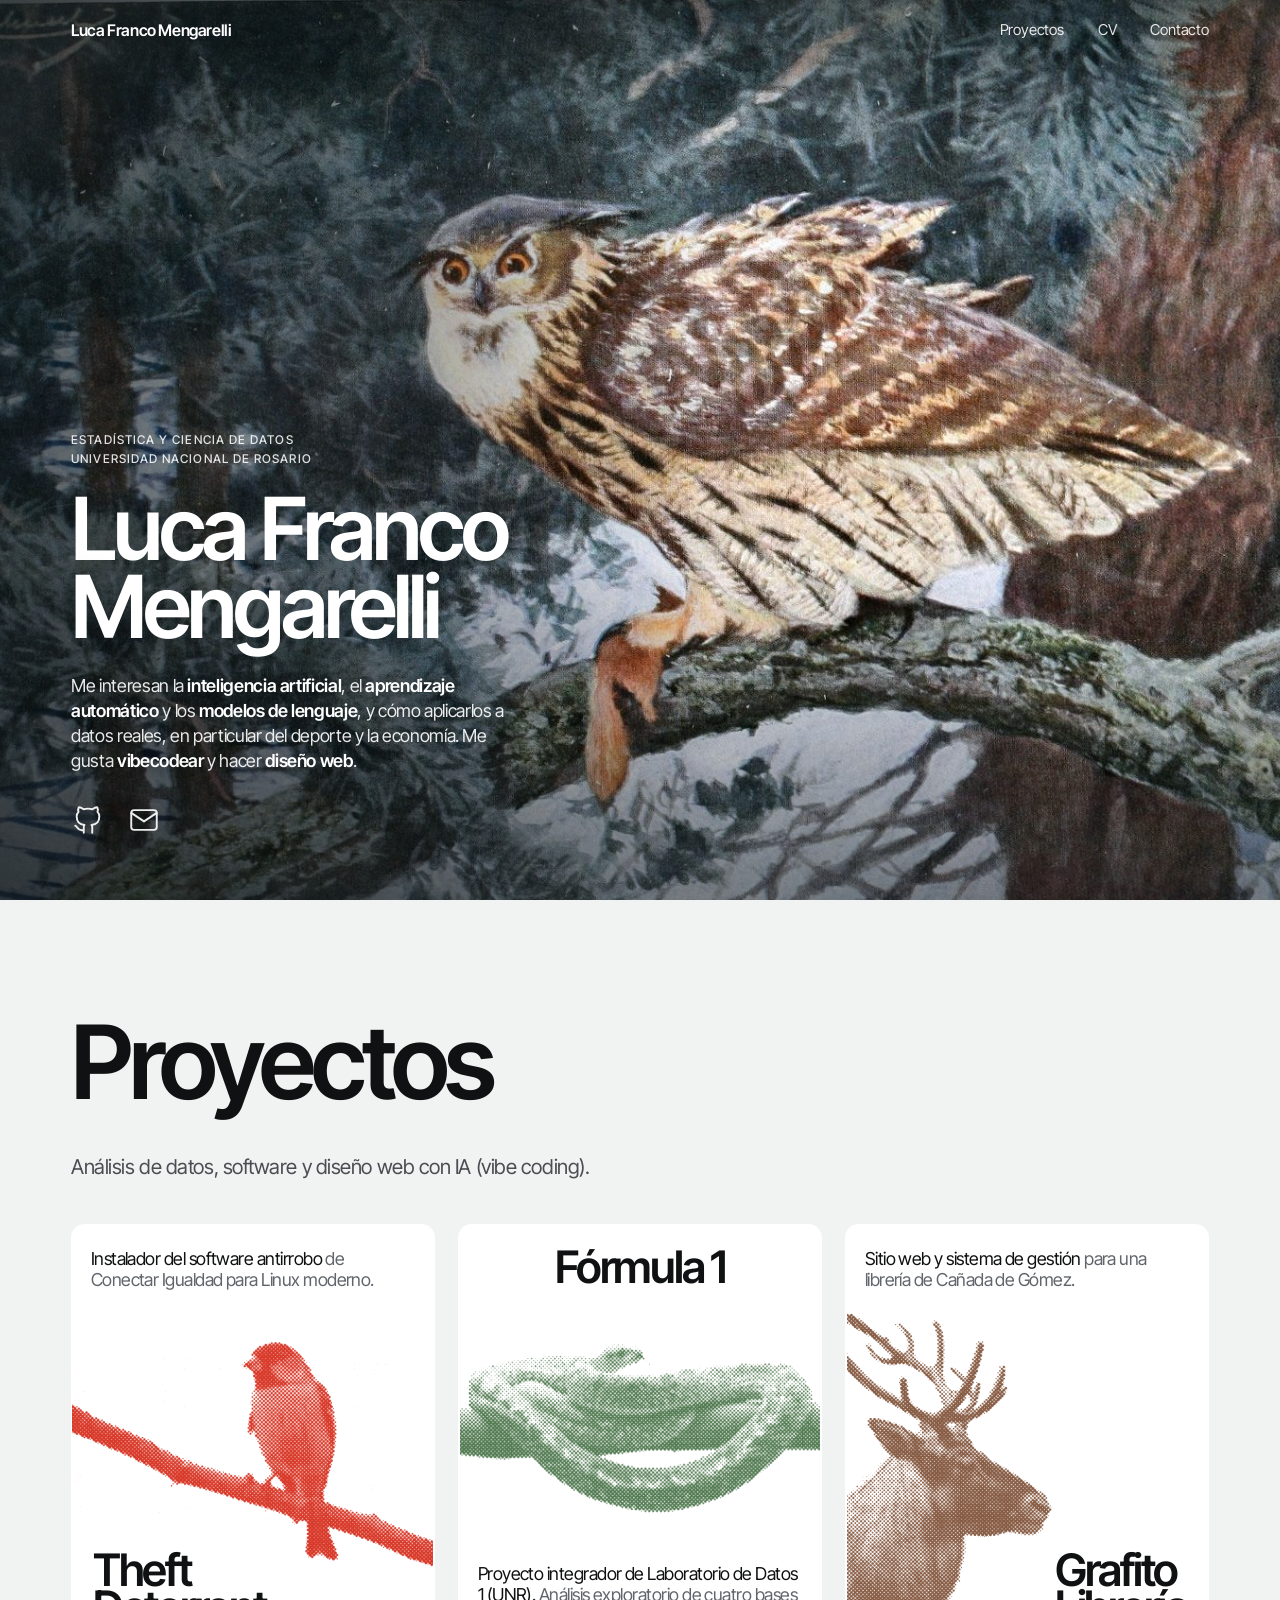
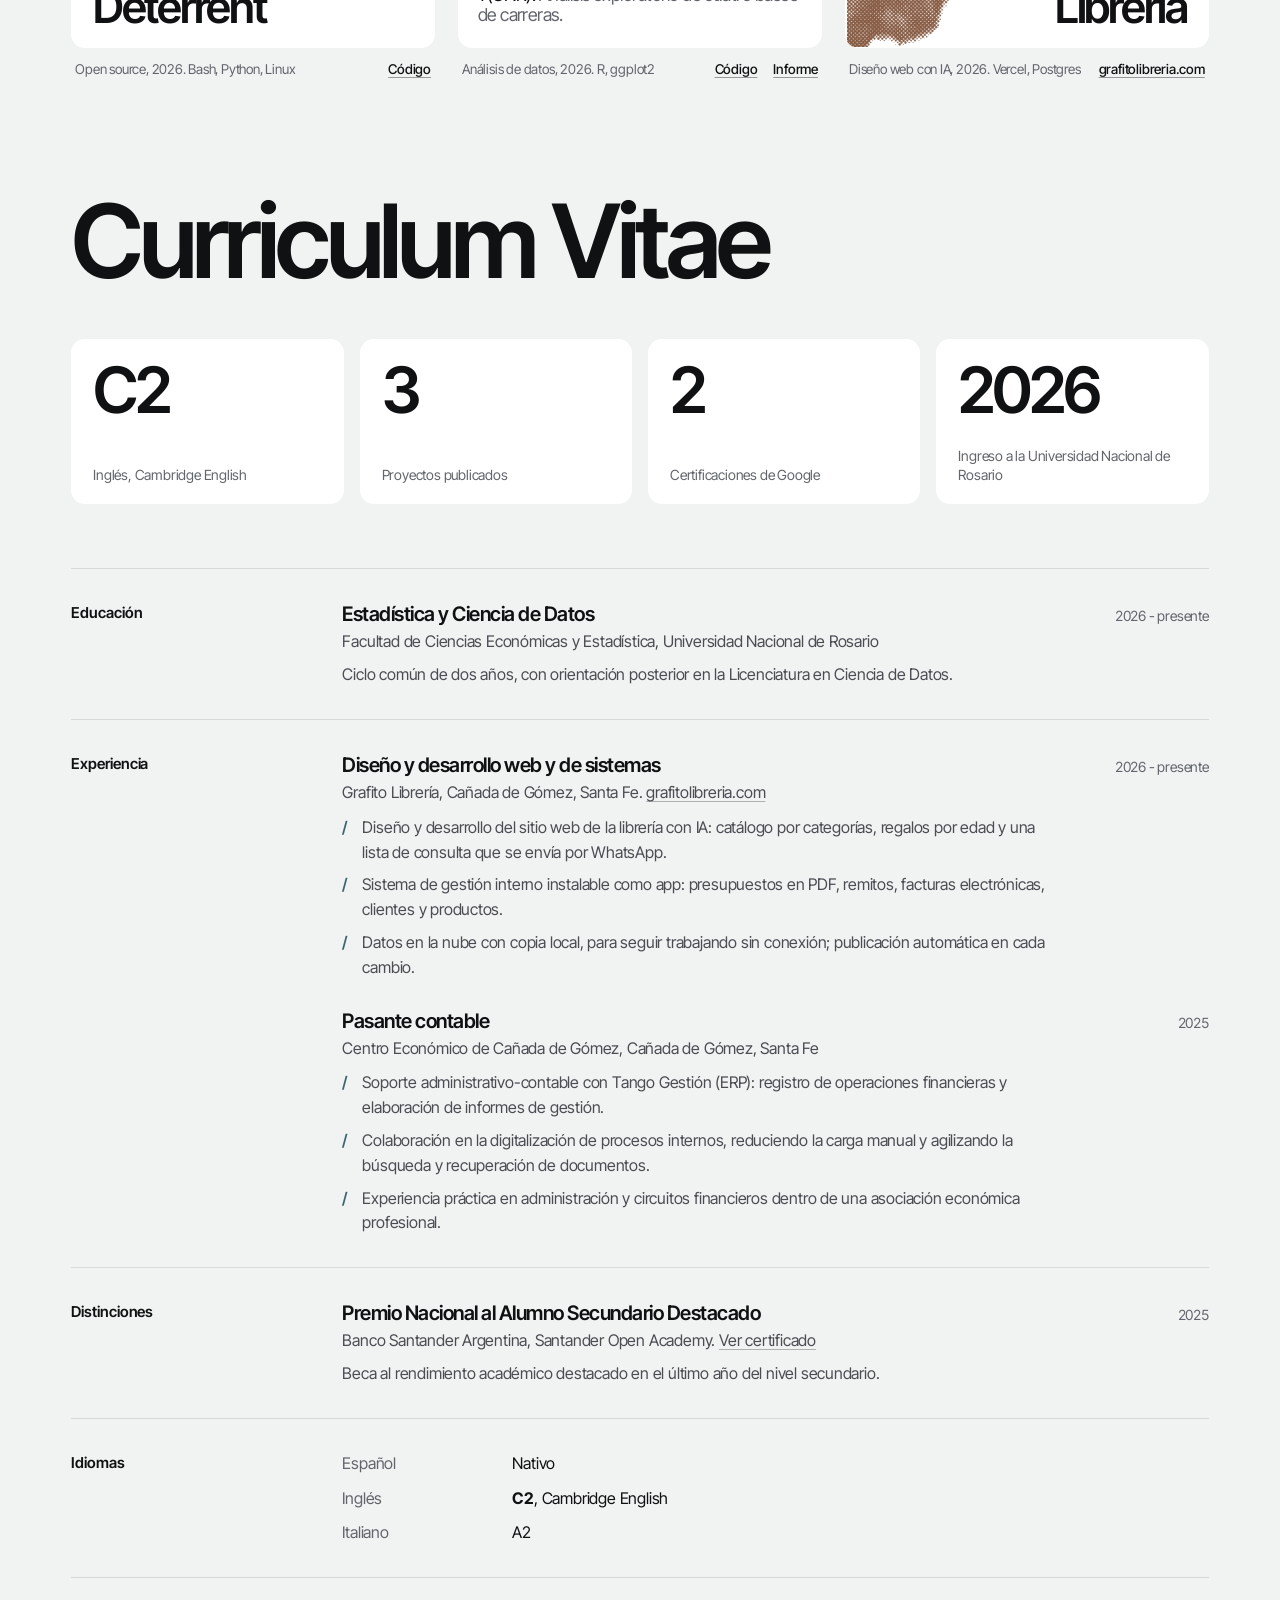
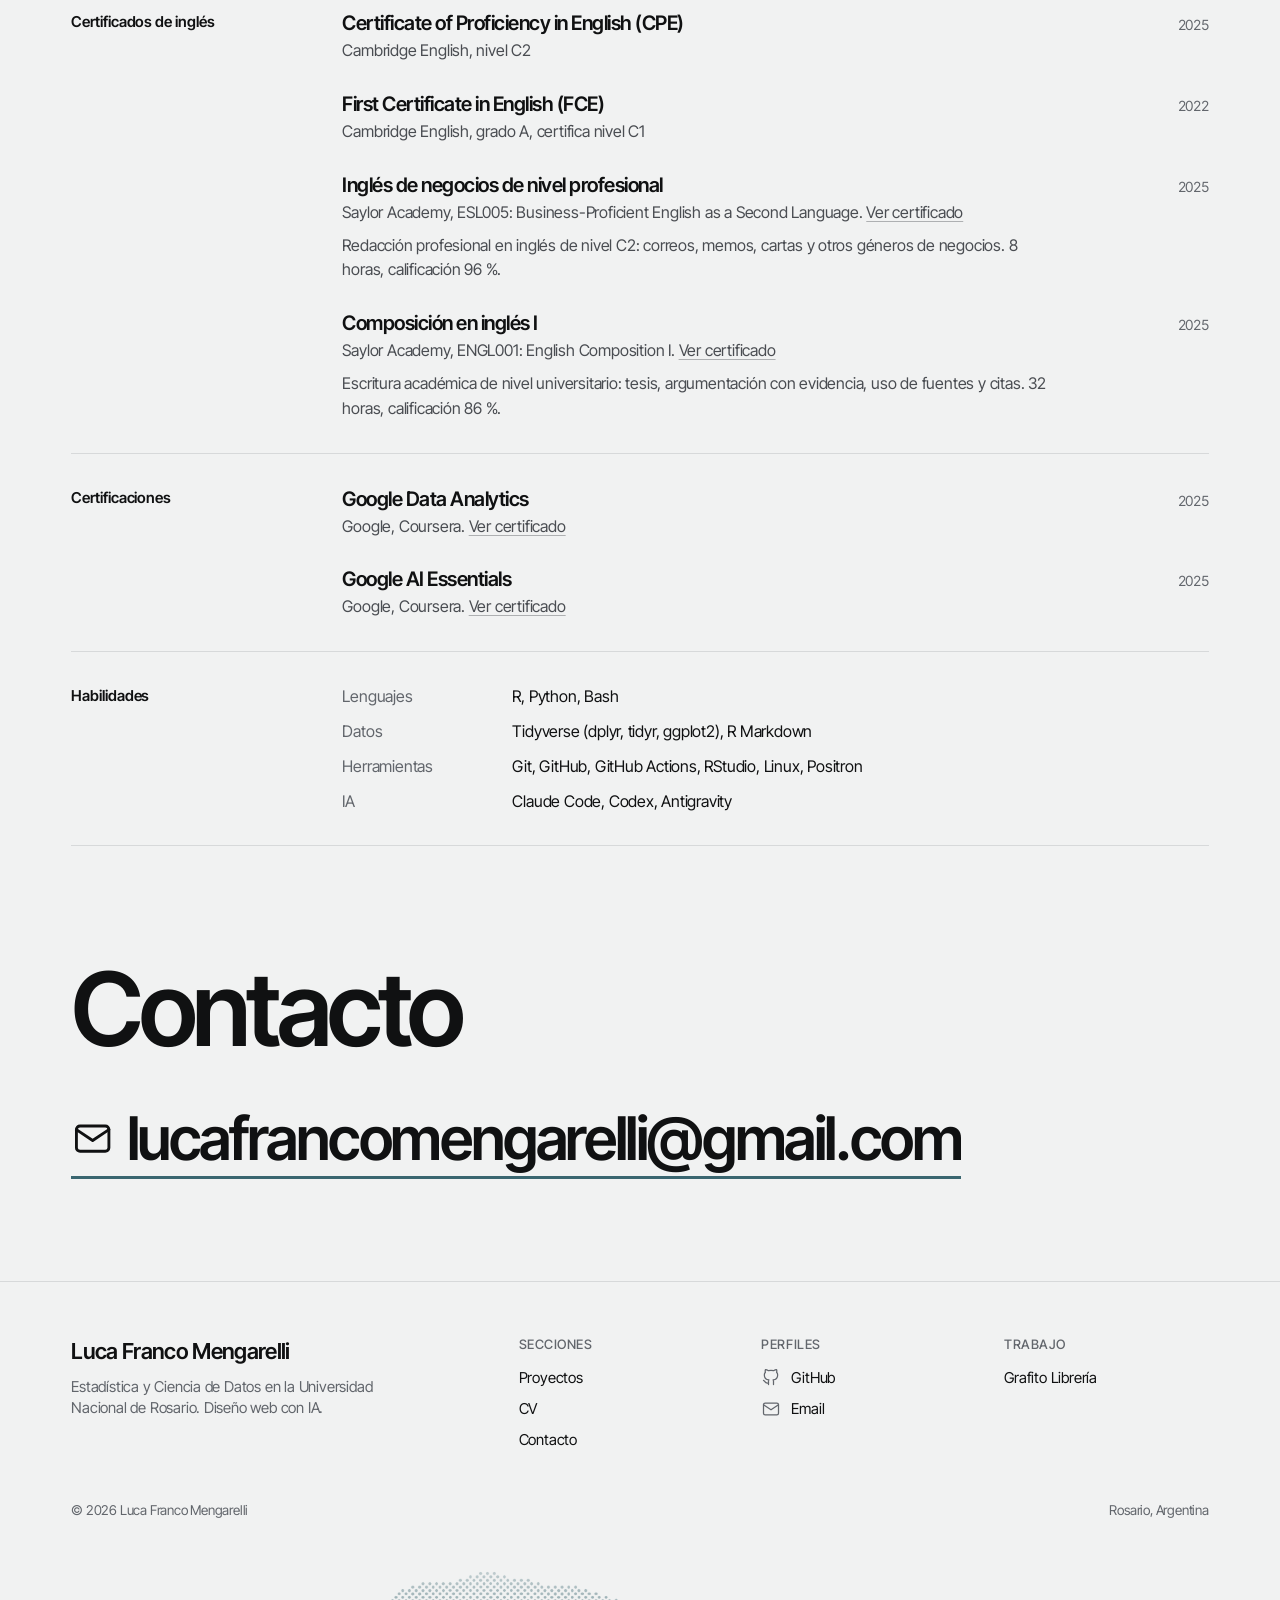
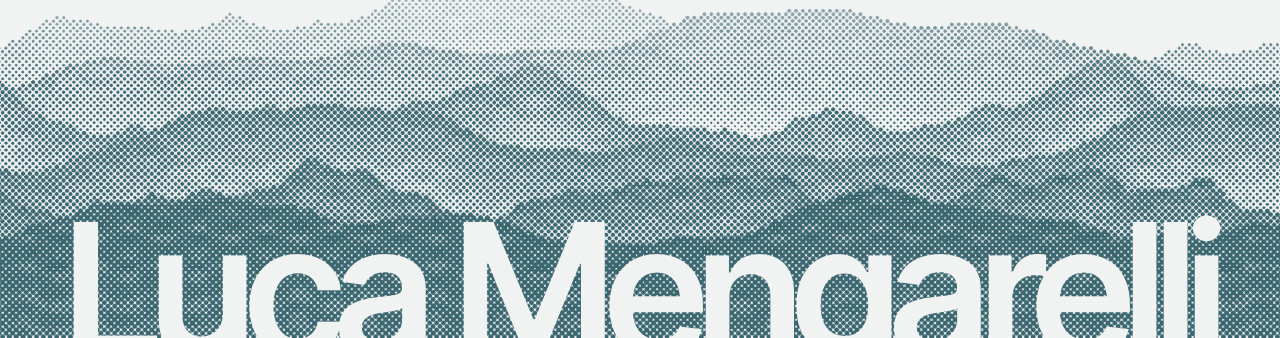
==== commit 7a990a62: "iconos de tamaño medio y trazo mas fino" ====
--- a/index.html
+++ b/index.html
@@ -26,12 +26,12 @@
 <meta name="twitter:image" content="https://lfmen.github.io/assets/img/og.jpg">
 <link rel="preload" href="assets/fonts/inter-tight-latin-wght-normal.woff2" as="font" type="font/woff2" crossorigin>
 <link rel="preload" href="assets/img/buho.jpg" as="image">
-<link rel="stylesheet" href="assets/style.css?v=3">
+<link rel="stylesheet" href="assets/style.css?v=4">
 </head>
 <body>
 <svg width="0" height="0" style="position:absolute" aria-hidden="true" focusable="false">
-  <symbol id="i-github" viewBox="0 0 24 24"><path fill="none" stroke="currentColor" stroke-width="2" stroke-linecap="round" stroke-linejoin="round" d="M9 19c-4.3 1.4 -4.3 -2.5 -6 -3m12 5v-3.5c0 -1 .1 -1.4 -.5 -2c2.8 -.3 5.5 -1.4 5.5 -6a4.6 4.6 0 0 0 -1.3 -3.2a4.2 4.2 0 0 0 -.1 -3.2s-1.1 -.3 -3.5 1.3a12.3 12.3 0 0 0 -6.2 0c-2.4 -1.6 -3.5 -1.3 -3.5 -1.3a4.2 4.2 0 0 0 -.1 3.2a4.6 4.6 0 0 0 -1.3 3.2c0 4.6 2.7 5.7 5.5 6c-.6 .6 -.6 1.2 -.5 2v3.5"/></symbol>
-  <symbol id="i-mail" viewBox="0 0 24 24"><path fill="none" stroke="currentColor" stroke-width="2" stroke-linecap="round" stroke-linejoin="round" d="M3 7a2 2 0 0 1 2 -2h14a2 2 0 0 1 2 2v10a2 2 0 0 1 -2 2h-14a2 2 0 0 1 -2 -2v-10"/><path fill="none" stroke="currentColor" stroke-width="2" stroke-linecap="round" stroke-linejoin="round" d="M3 7l9 6l9 -6"/></symbol>
+  <symbol id="i-github" viewBox="0 0 24 24"><path fill="none" stroke="currentColor" stroke-linecap="round" stroke-linejoin="round" d="M9 19c-4.3 1.4 -4.3 -2.5 -6 -3m12 5v-3.5c0 -1 .1 -1.4 -.5 -2c2.8 -.3 5.5 -1.4 5.5 -6a4.6 4.6 0 0 0 -1.3 -3.2a4.2 4.2 0 0 0 -.1 -3.2s-1.1 -.3 -3.5 1.3a12.3 12.3 0 0 0 -6.2 0c-2.4 -1.6 -3.5 -1.3 -3.5 -1.3a4.2 4.2 0 0 0 -.1 3.2a4.6 4.6 0 0 0 -1.3 3.2c0 4.6 2.7 5.7 5.5 6c-.6 .6 -.6 1.2 -.5 2v3.5"/></symbol>
+  <symbol id="i-mail" viewBox="0 0 24 24"><path fill="none" stroke="currentColor" stroke-linecap="round" stroke-linejoin="round" d="M3 7a2 2 0 0 1 2 -2h14a2 2 0 0 1 2 2v10a2 2 0 0 1 -2 2h-14a2 2 0 0 1 -2 -2v-10"/><path fill="none" stroke="currentColor" stroke-linecap="round" stroke-linejoin="round" d="M3 7l9 6l9 -6"/></symbol>
 </svg>
 
 <header class="top">
--- a/assets/style.css
+++ b/assets/style.css
@@ -191,16 +191,16 @@
 
 /* ---------- Iconos (Tabler, trazo con puntas redondeadas) ---------- */
 .ico { width: 1.15em; height: 1.15em; fill: none; stroke: currentColor; stroke-width: 2; stroke-linecap: round; stroke-linejoin: round; flex: none; }
-.hero .actions { gap: 26px; align-items: center; }
+.hero .actions { gap: 22px; align-items: center; }
 .hero-ico { display: inline-flex; color: #fff; text-decoration: none; opacity: 0.92; filter: drop-shadow(0 2px 14px rgb(7 14 16 / 0.45)); transition: opacity .2s, transform .25s cubic-bezier(.16,1,.3,1); }
-.hero-ico .ico { width: 46px; height: 46px; stroke-width: 1.7; }
+.hero-ico .ico { width: 34px; height: 34px; stroke-width: 1.35; }
 .hero-ico:hover { opacity: 1; transform: translateY(-2px); }
 .hero-ico:active { transform: translateY(0) scale(0.96); }
 .foot-col a { display: inline-flex; align-items: center; gap: 10px; align-self: flex-start; }
-.foot-col a .ico { width: 24px; height: 24px; stroke-width: 1.8; color: var(--ink-3); transition: color .15s; }
+.foot-col a .ico { width: 20px; height: 20px; stroke-width: 1.5; color: var(--ink-3); transition: color .15s; }
 .foot-col a:hover .ico { color: var(--accent); }
 .contact-mail { display: inline-flex; align-items: center; gap: 0.2em; white-space: nowrap; font-size: clamp(15px, 4.7vw, 72px); max-width: 100%; }
-.contact-mail .ico { width: 0.85em; height: 0.85em; margin-top: 0.02em; stroke-width: 1.8; }
+.contact-mail .ico { width: 0.72em; height: 0.72em; margin-top: 0.02em; stroke-width: 1.6; }
 @media (prefers-reduced-motion: reduce) { .hero-ico { transition: none; } }
 
 /* ---------- Movimiento: solo la entrada del texto sobre la imagen ---------- */
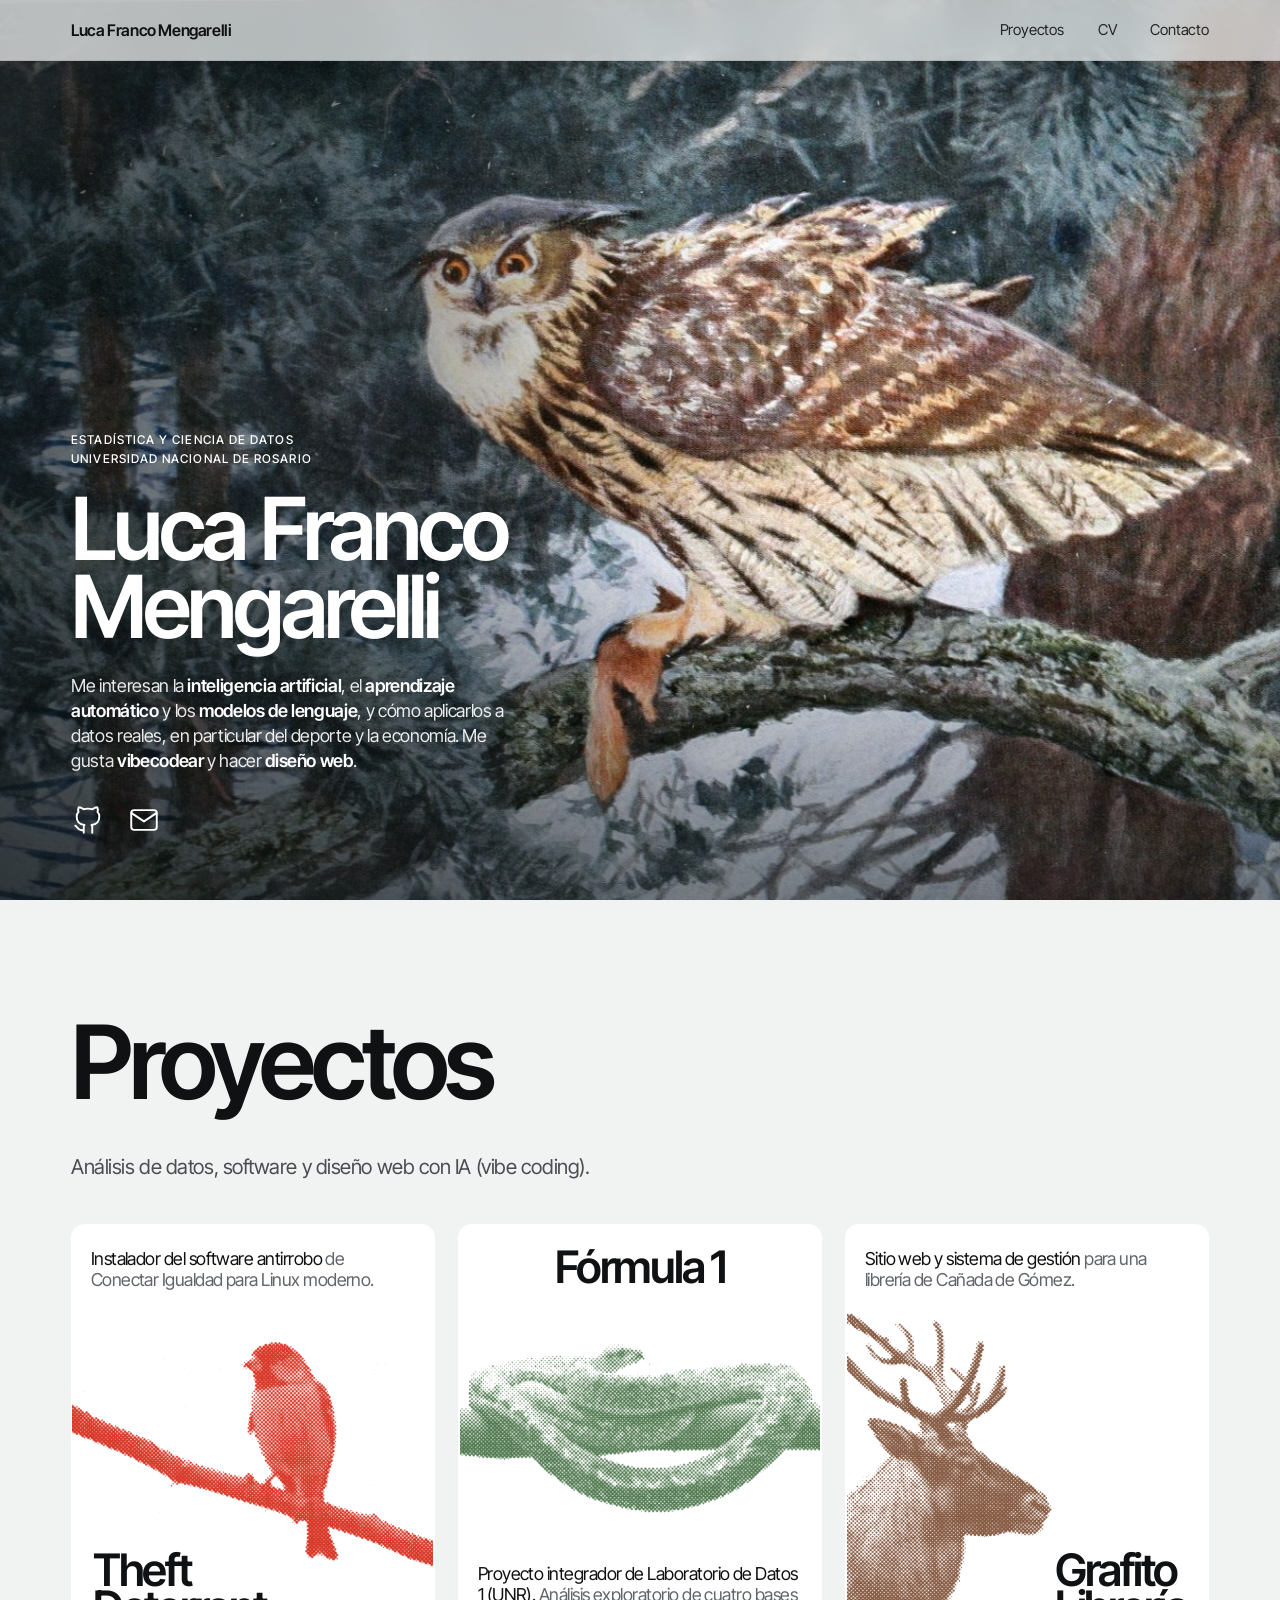
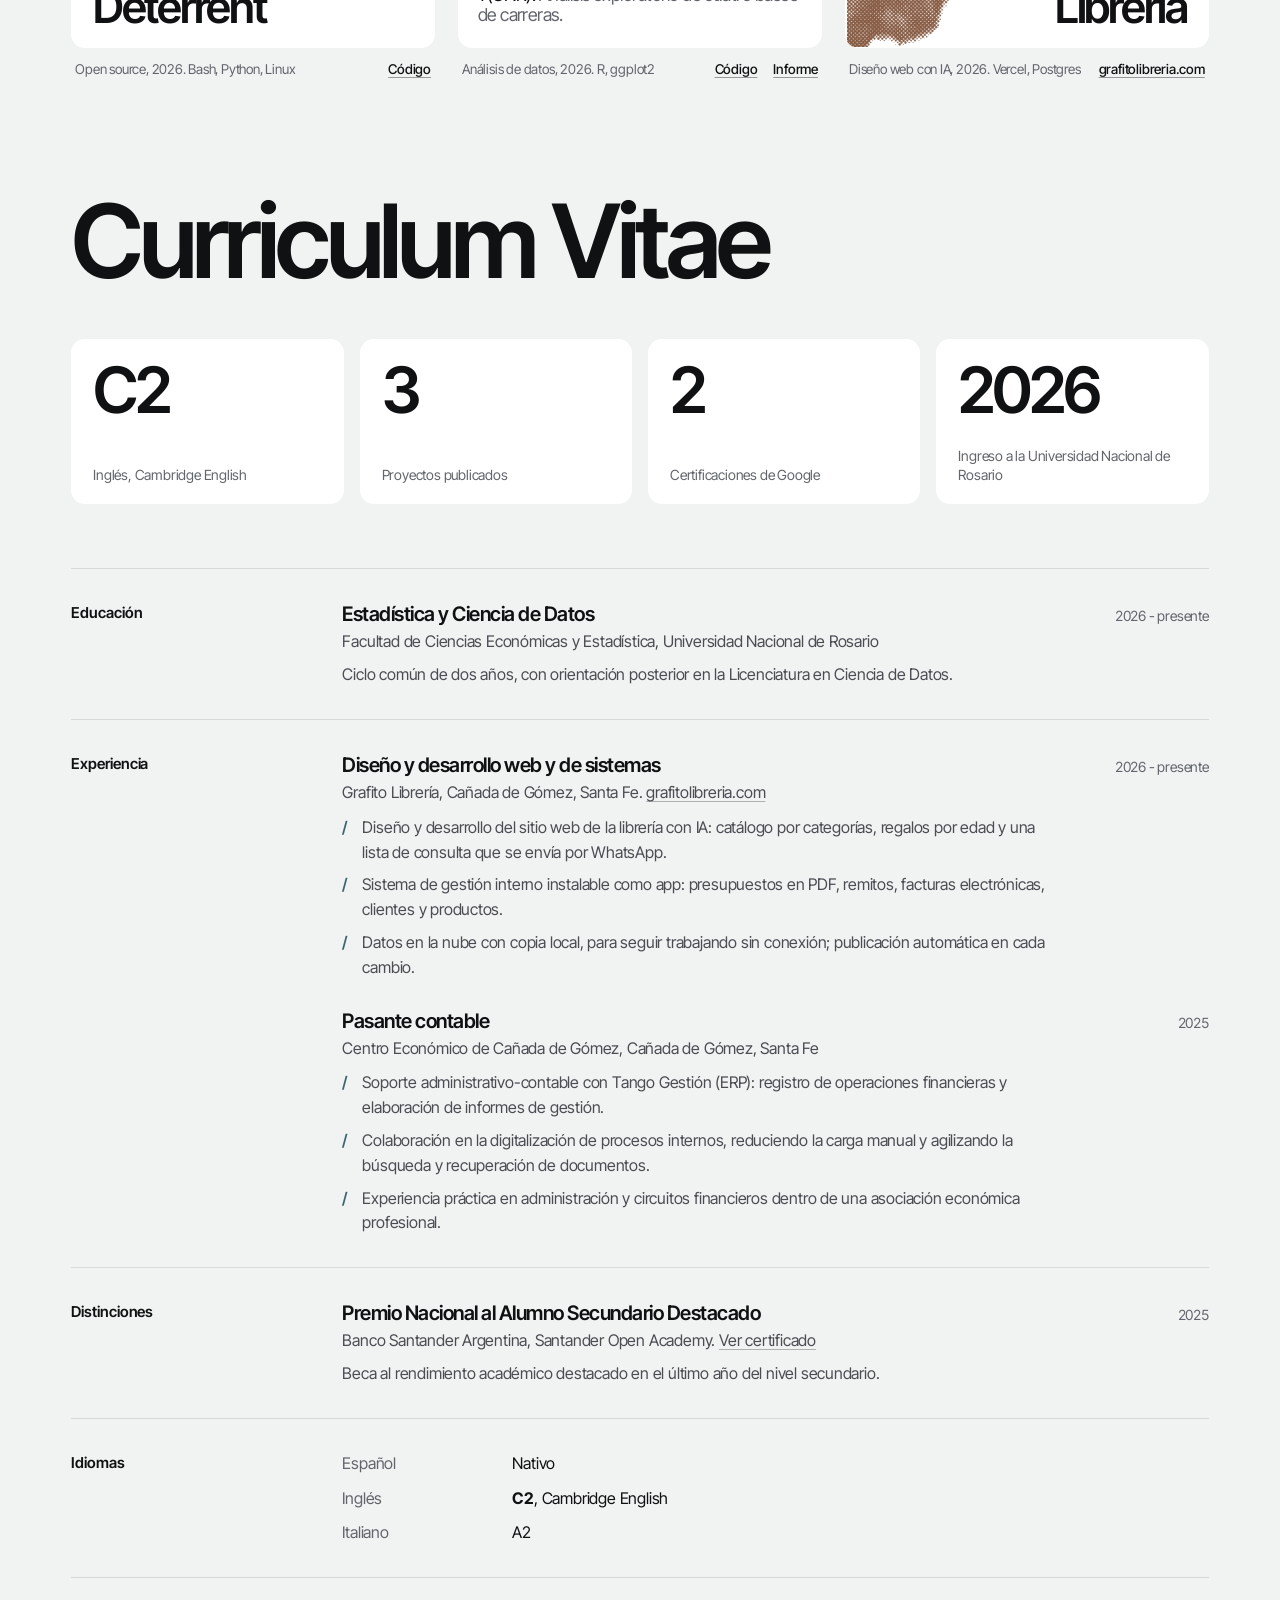
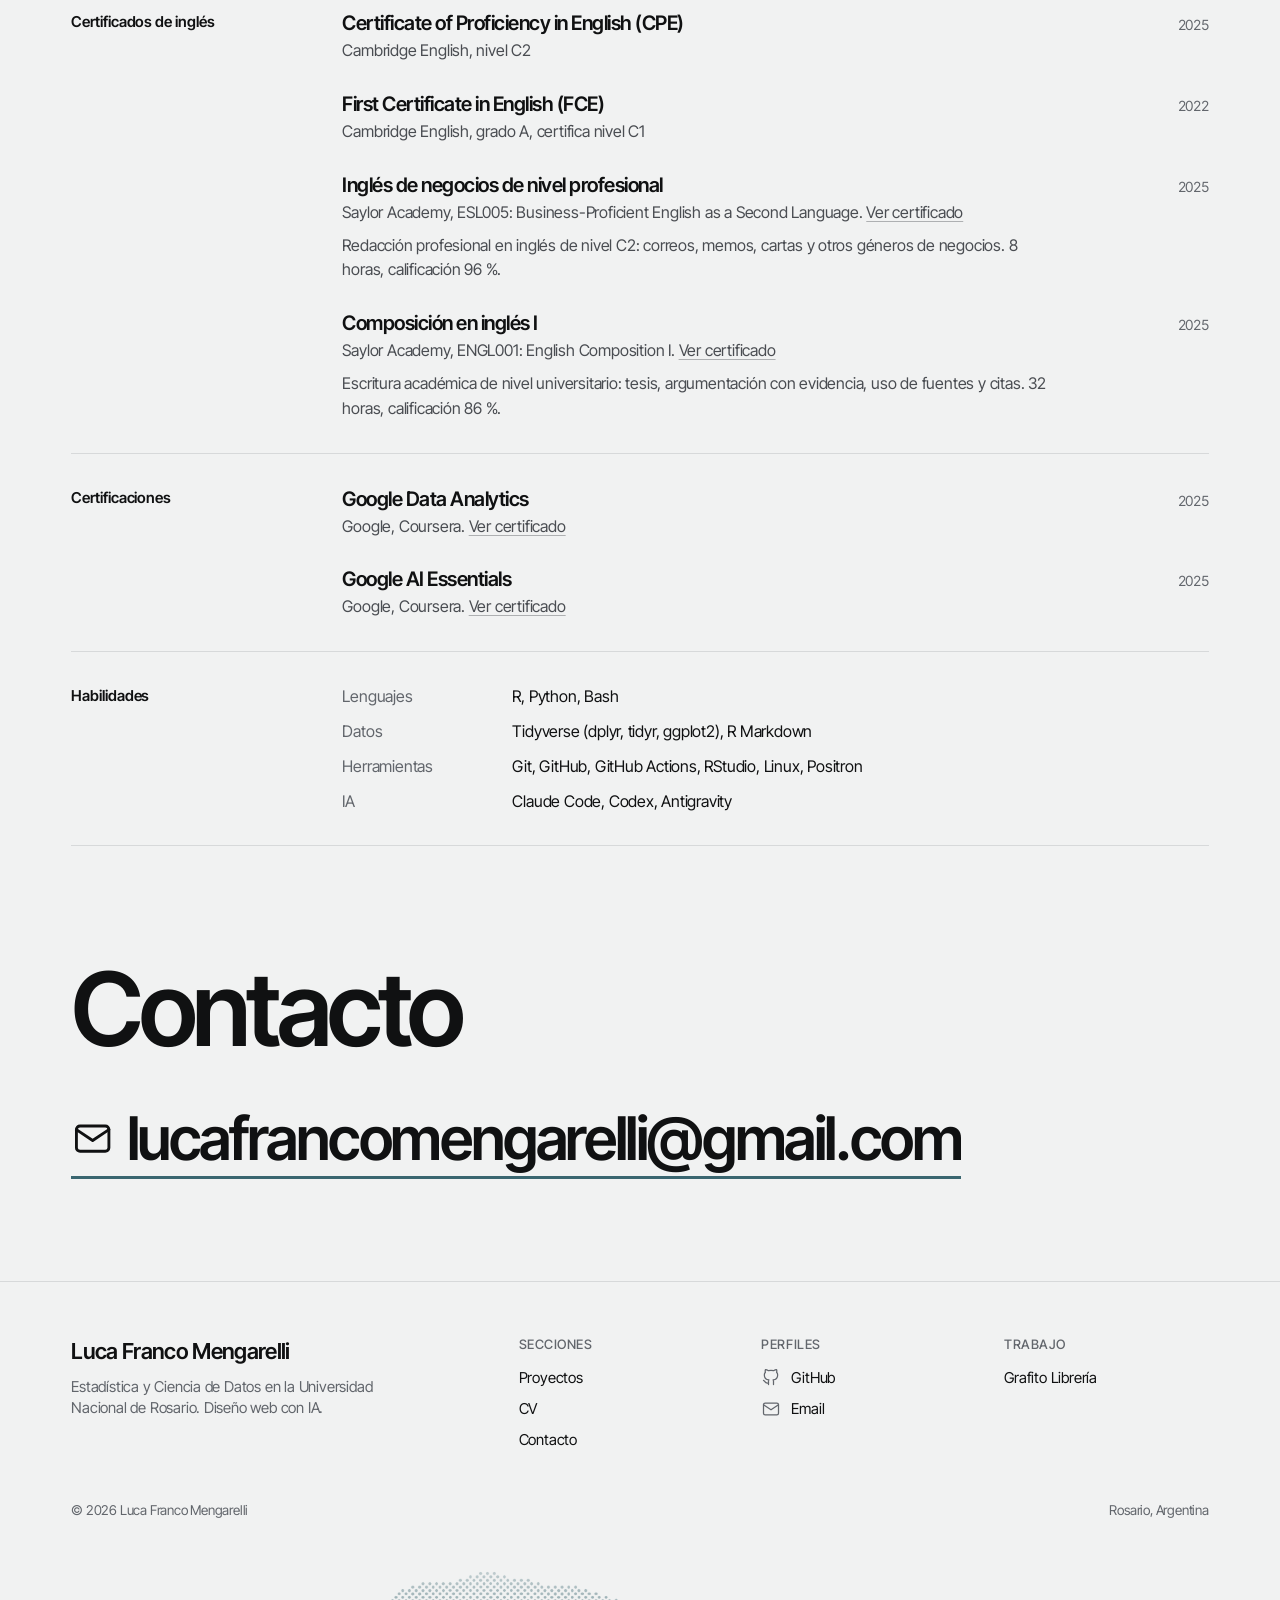
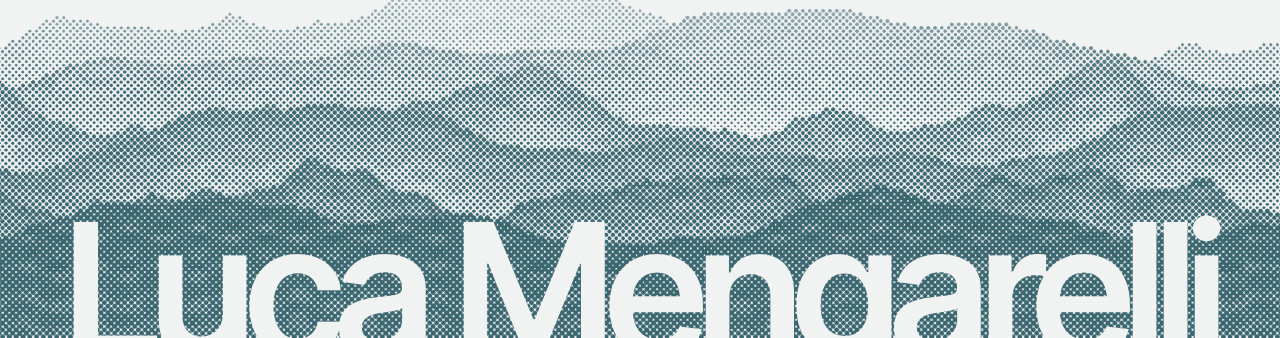
==== commit 8e5423d3: "animaciones de entrada suaves y sin seleccion de texto" ====
--- a/index.html
+++ b/index.html
@@ -26,7 +26,8 @@
 <meta name="twitter:image" content="https://lfmen.github.io/assets/img/og.jpg">
 <link rel="preload" href="assets/fonts/inter-tight-latin-wght-normal.woff2" as="font" type="font/woff2" crossorigin>
 <link rel="preload" href="assets/img/buho.jpg" as="image">
-<link rel="stylesheet" href="assets/style.css?v=4">
+<script>document.documentElement.classList.add('js')</script>
+<link rel="stylesheet" href="assets/style.css?v=9">
 </head>
 <body>
 <svg width="0" height="0" style="position:absolute" aria-hidden="true" focusable="false">
@@ -287,6 +288,6 @@
   </div>
 </footer>
 
-<script src="assets/main.js"></script>
+<script src="assets/main.js?v=7"></script>
 </body>
 </html>
--- a/assets/style.css
+++ b/assets/style.css
@@ -203,9 +203,15 @@
 .contact-mail .ico { width: 0.72em; height: 0.72em; margin-top: 0.02em; stroke-width: 1.6; }
 @media (prefers-reduced-motion: reduce) { .hero-ico { transition: none; } }
 
-/* ---------- Movimiento: solo la entrada del texto sobre la imagen ---------- */
+/* ---------- Movimiento: entrada del texto sobre la imagen ---------- */
 @media (prefers-reduced-motion: no-preference) {
-  .hero-copy > *, @media (prefers-reduced-motion: reduce) { html { scroll-behavior: auto; } }
+  .hero-copy > * { opacity: 0; transform: translateY(16px); animation: in .8s cubic-bezier(.2,.7,.2,1) forwards; }
+  .hero-copy > :nth-child(2) { animation-delay: .08s; }
+  .hero-copy > :nth-child(3) { animation-delay: .16s; }
+  .hero-copy > :nth-child(4) { animation-delay: .24s; }
+  @keyframes in { to { opacity: 1; transform: none; } }
+}
+@media (prefers-reduced-motion: reduce) { html { scroll-behavior: auto; } }
 
 /* ---------- Responsive ---------- */
 @media (max-width: 960px) {
@@ -227,4 +233,30 @@
   .top .wrap { justify-content: center; }
   .hero { min-height: 92dvh; }
   .hero-img { object-position: 41% 50%; }
-  +  .top nav { gap: 16px; font-size: 14px; }
+  .item-head { flex-direction: column; gap: 0; }
+  .kv { grid-template-columns: 1fr; gap: 2px; }
+  .kv dd { margin-bottom: 12px; }
+}
+
+/* ---------- Entradas suaves ---------- */
+@media (prefers-reduced-motion: no-preference) {
+  /* barra superior: baja y aparece */
+  .top { animation: nav-in .9s cubic-bezier(.2,.7,.2,1) .15s both; }
+  @keyframes nav-in { from { opacity: 0; transform: translateY(-14px); } to { opacity: 1; transform: none; } }
+
+  /* portada: la pintura se funde desde oscuro mientras se acomoda */
+  .hero-img { animation: hero-in 1.8s cubic-bezier(.2,.7,.2,1) both; }
+  @keyframes hero-in { from { opacity: 0; transform: scale(1.05); filter: brightness(.55); } to { opacity: 1; transform: none; filter: none; } }
+  .hero-ico { animation: in .8s cubic-bezier(.2,.7,.2,1) both; }
+  .hero-ico:nth-child(1) { animation-delay: .55s; }
+  .hero-ico:nth-child(2) { animation-delay: .68s; }
+
+  /* resto de la pagina: aparece al llegar, de a poco */
+  .js .rv { opacity: 0; transform: translateY(26px); transition: opacity 1s cubic-bezier(.2,.7,.2,1), transform 1s cubic-bezier(.2,.7,.2,1), box-shadow .3s; transition-delay: var(--d, 0s); }
+  .js .rv.in { opacity: 1; transform: none; }
+}
+
+/* ---------- Sin seleccion de texto ---------- */
+html, body { -webkit-user-select: none; user-select: none; -webkit-touch-callout: none; -webkit-tap-highlight-color: transparent; }
+img, svg { -webkit-user-drag: none; user-select: none; }
